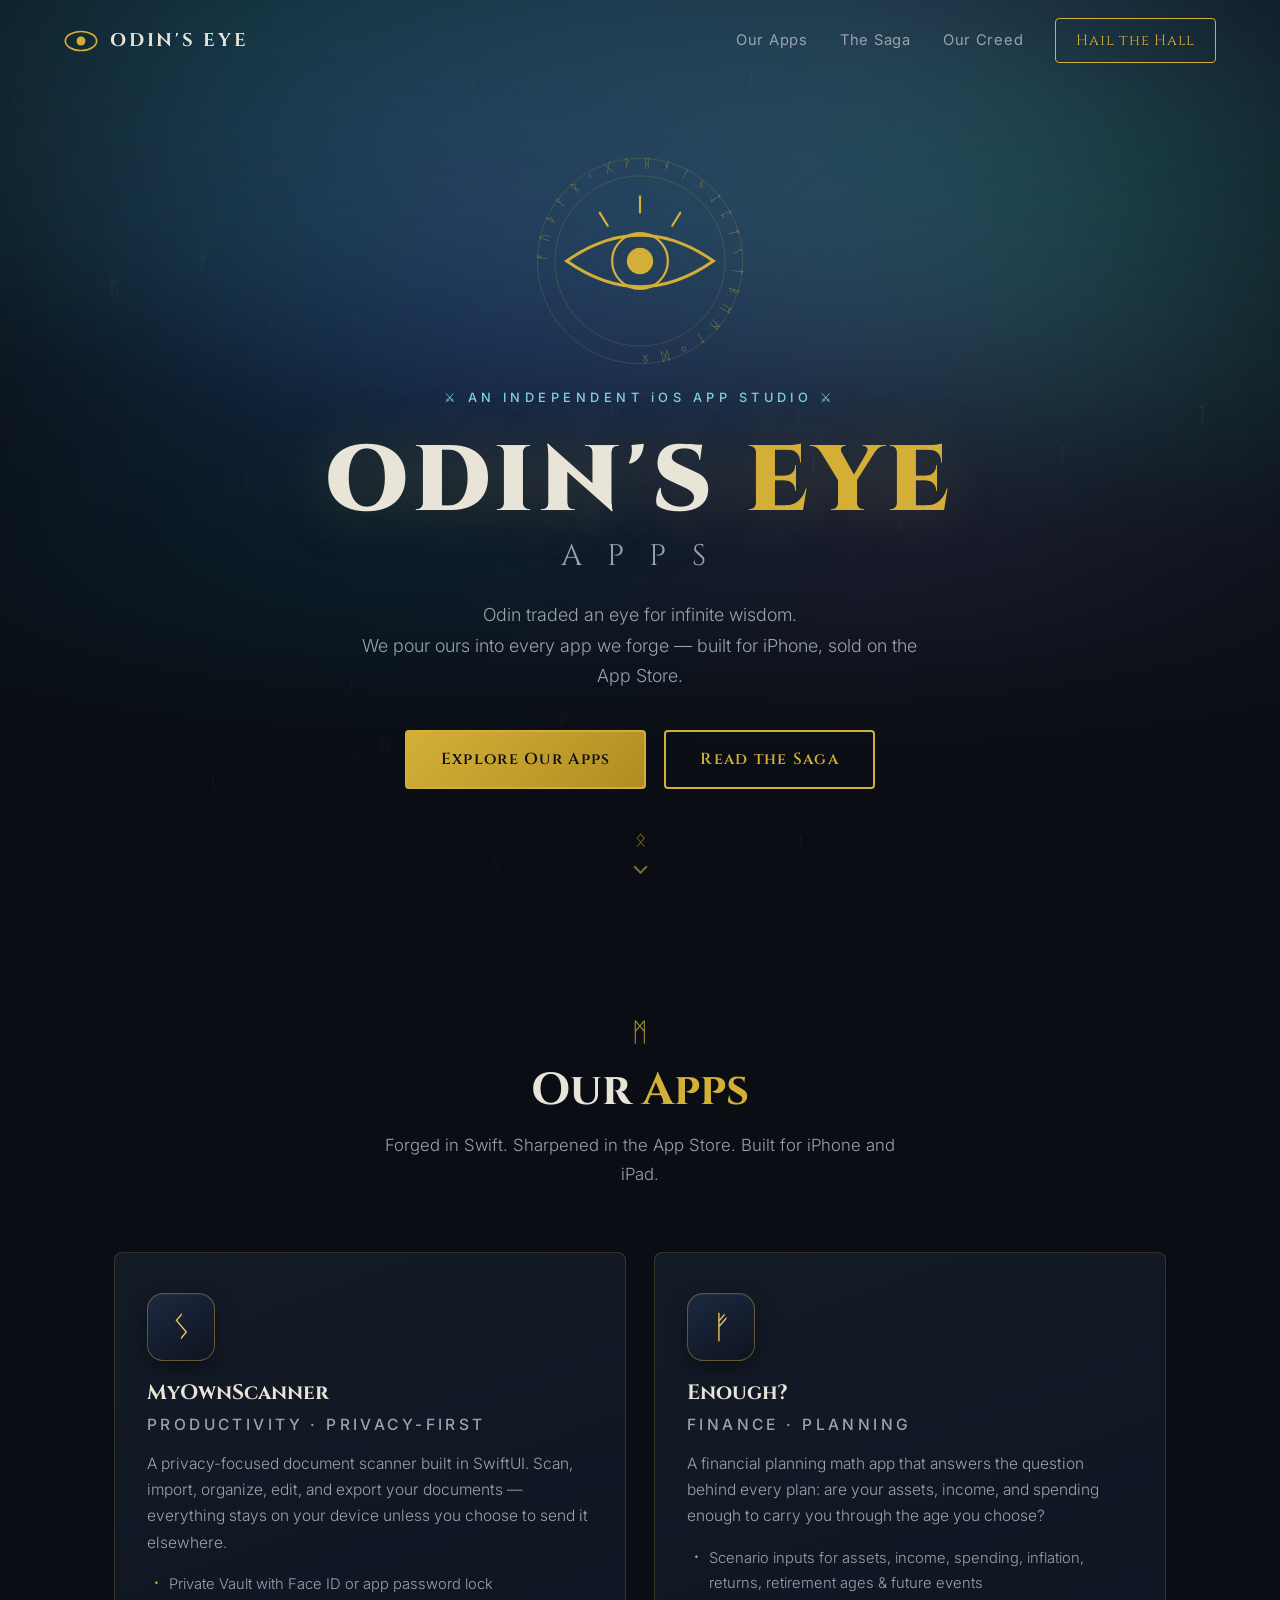
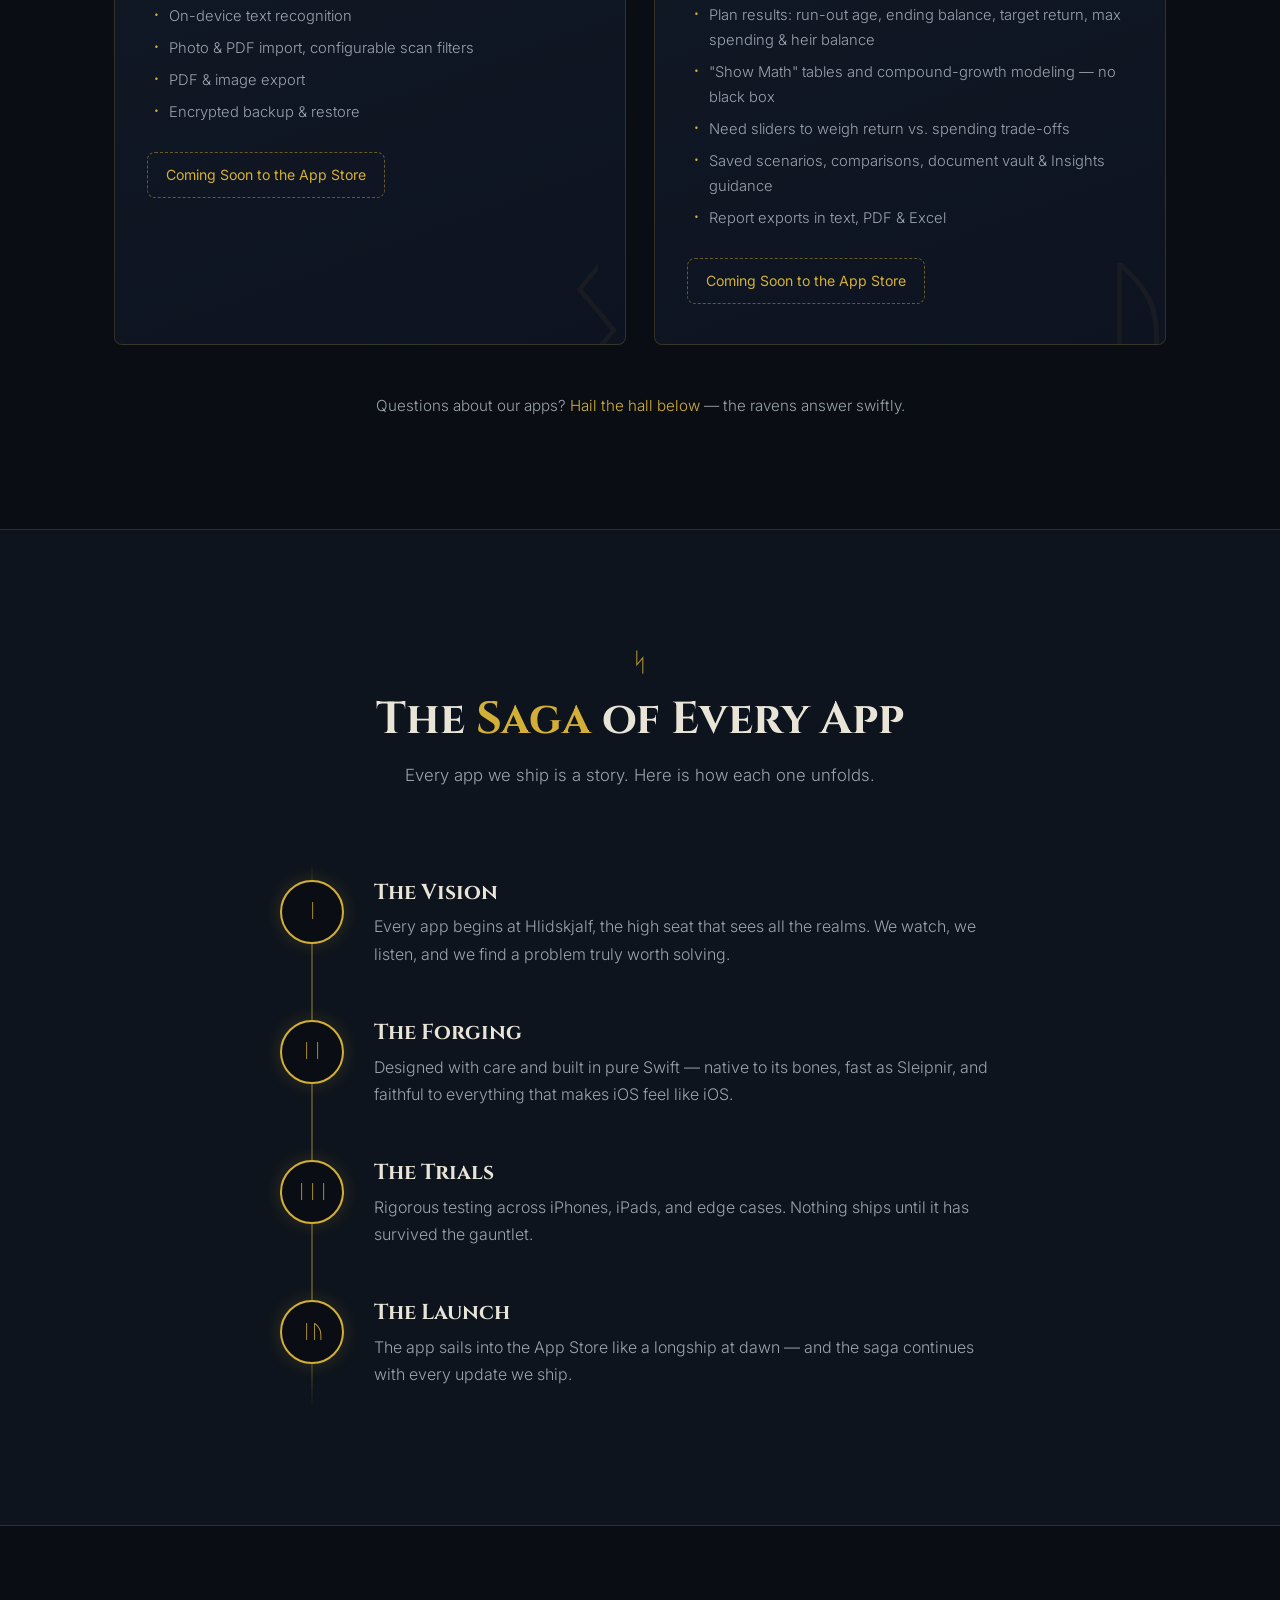
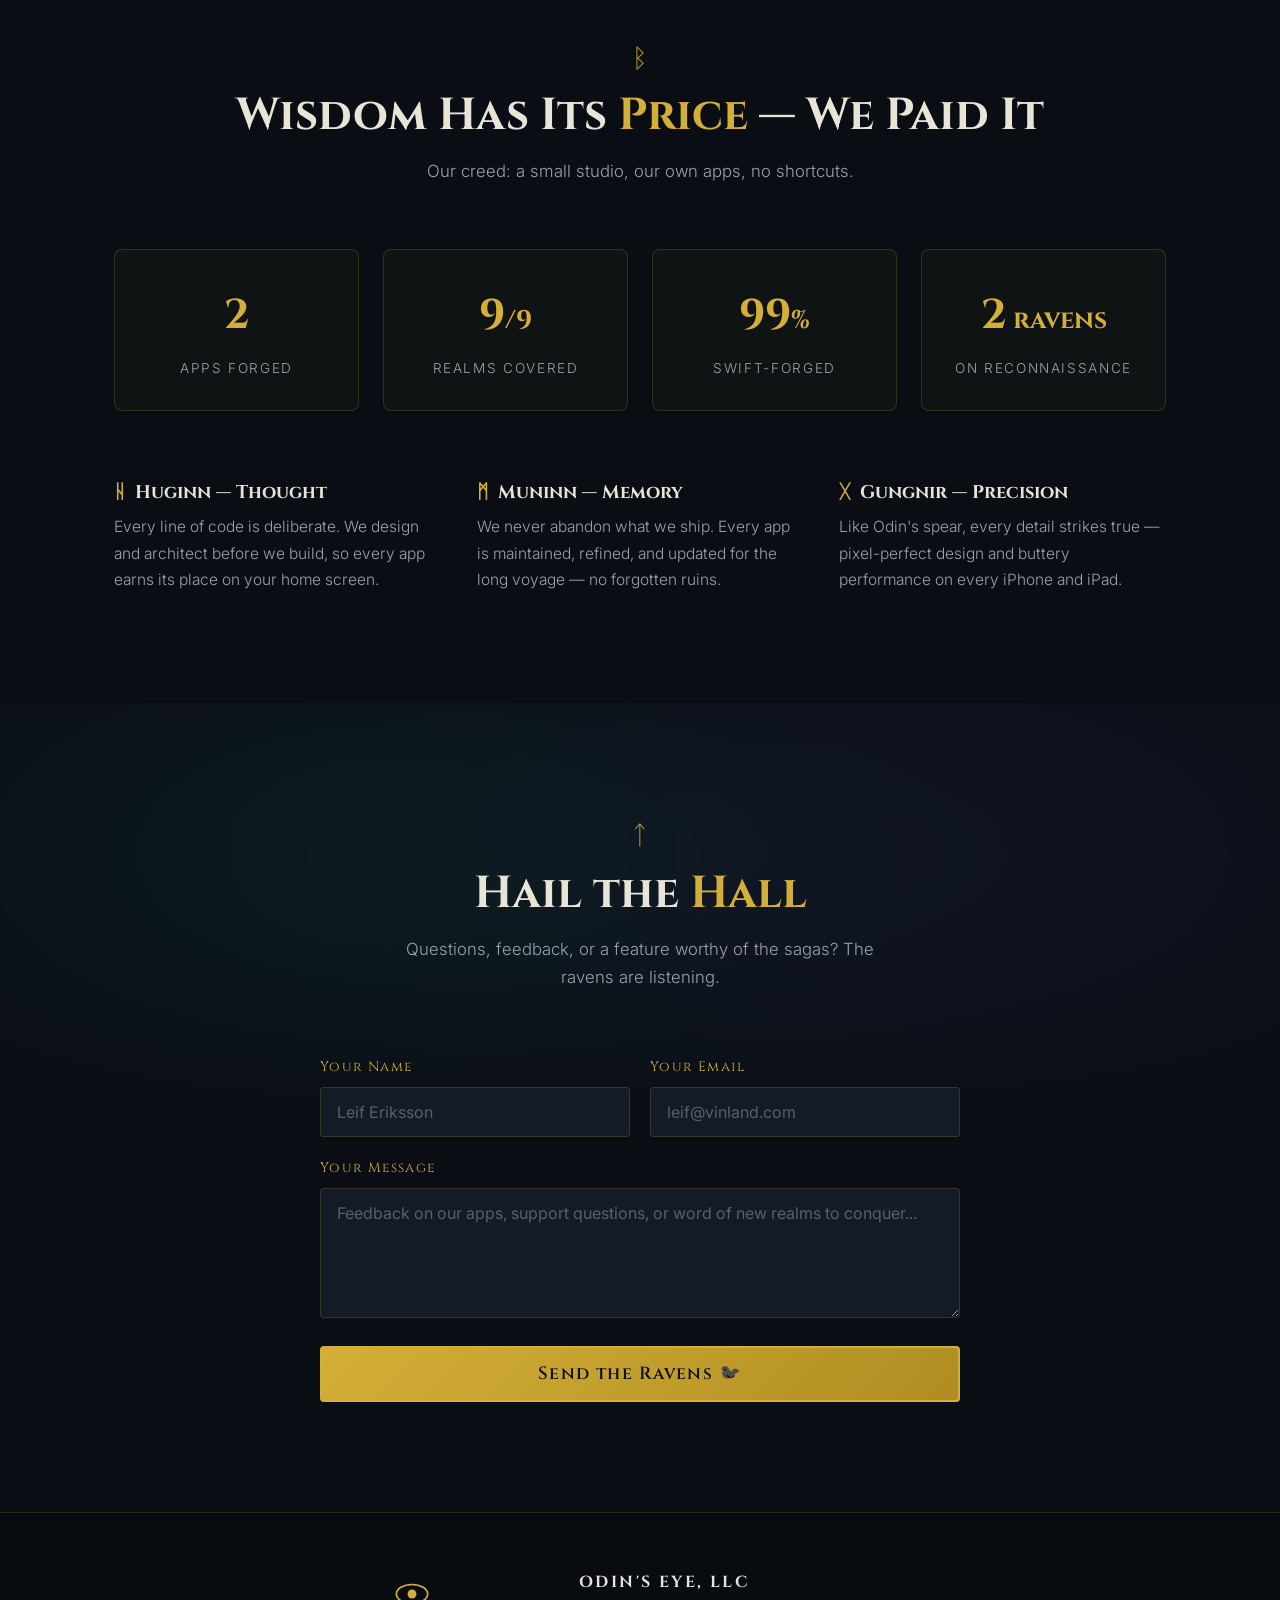
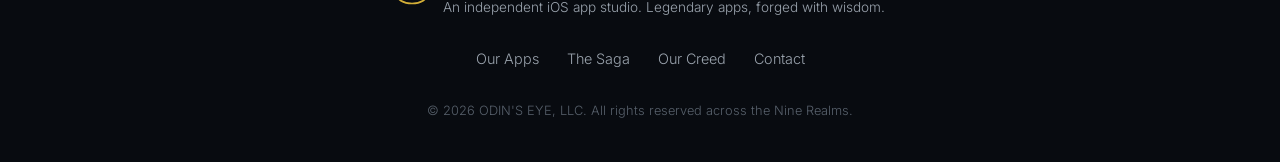
==== index.html @ e886abc3 "Mark both apps as coming soon to the App Store Replace the dead download links with non-clickable da" ====
<!DOCTYPE html>
<html lang="en">
<head>
  <meta charset="UTF-8" />
  <meta name="viewport" content="width=device-width, initial-scale=1.0" />
  <title>Odin's Eye Apps — Independent iOS App Studio</title>
  <meta name="description" content="ODIN'S EYE, LLC is an independent iOS app studio. We craft and sell legendary apps for iPhone and iPad on the App Store." />
  <link rel="preconnect" href="https://fonts.googleapis.com" />
  <link rel="preconnect" href="https://fonts.gstatic.com" crossorigin />
  <link href="https://fonts.googleapis.com/css2?family=Cinzel:wght@400;600;700;900&family=Inter:wght@300;400;500;600&display=swap" rel="stylesheet" />
  <link rel="stylesheet" href="styles.css" />
  <link rel="icon" type="image/svg+xml" href='data:image/svg+xml,<svg xmlns="http://www.w3.org/2000/svg" viewBox="0 0 100 100"><circle cx="50" cy="50" r="45" fill="none" stroke="%23d4af37" stroke-width="6"/><circle cx="50" cy="50" r="14" fill="%23d4af37"/></svg>' />
</head>
<body>

  <!-- ===== Navigation ===== -->
  <header class="nav" id="nav">
    <div class="nav-inner">
      <a href="#top" class="nav-brand">
        <svg class="nav-eye" viewBox="0 0 100 100" aria-hidden="true">
          <ellipse cx="50" cy="50" rx="46" ry="28" fill="none" stroke="currentColor" stroke-width="5"/>
          <circle cx="50" cy="50" r="13" fill="currentColor"/>
        </svg>
        <span>ODIN'S EYE</span>
      </a>
      <nav class="nav-links">
        <a href="#apps">Our Apps</a>
        <a href="#saga">The Saga</a>
        <a href="#wisdom">Our Creed</a>
        <a href="#contact" class="nav-cta">Hail the Hall</a>
      </nav>
      <button class="nav-toggle" id="navToggle" aria-label="Toggle menu">
        <span></span><span></span><span></span>
      </button>
    </div>
  </header>

  <!-- ===== Hero ===== -->
  <section class="hero" id="top">
    <canvas id="runeCanvas" aria-hidden="true"></canvas>
    <div class="aurora aurora-1"></div>
    <div class="aurora aurora-2"></div>
    <div class="aurora aurora-3"></div>

    <div class="hero-content">
      <div class="hero-emblem" aria-hidden="true">
        <svg viewBox="0 0 300 300">
          <!-- rotating rune ring -->
          <g class="rune-ring">
            <circle cx="150" cy="150" r="140" fill="none" stroke="rgba(212,175,55,0.25)" stroke-width="1"/>
            <circle cx="150" cy="150" r="116" fill="none" stroke="rgba(212,175,55,0.25)" stroke-width="1"/>
            <text class="ring-runes">
              <textPath href="#runePath" startOffset="0%">ᚠ ᚢ ᚦ ᚨ ᚱ ᚲ ᚷ ᚹ ᚺ ᚾ ᛁ ᛃ ᛇ ᛈ ᛉ ᛊ ᛏ ᛒ ᛖ ᛗ ᛚ ᛜ ᛞ ᛟ</textPath>
            </text>
            <path id="runePath" d="M 150,150 m -128,0 a 128,128 0 1,1 256,0 a 128,128 0 1,1 -256,0" fill="none"/>
          </g>
          <!-- the eye -->
          <g class="emblem-eye">
            <path d="M 50 150 Q 150 80 250 150 Q 150 220 50 150 Z" fill="none" stroke="#d4af37" stroke-width="4"/>
            <circle cx="150" cy="150" r="38" fill="none" stroke="#d4af37" stroke-width="3"/>
            <circle class="emblem-pupil" cx="150" cy="150" r="18" fill="#d4af37"/>
            <!-- lashes / rays -->
            <g stroke="#d4af37" stroke-width="3" stroke-linecap="round">
              <line x1="150" y1="62" x2="150" y2="84"/>
              <line x1="95"  y1="84" x2="106" y2="102"/>
              <line x1="205" y1="84" x2="194" y2="102"/>
            </g>
          </g>
        </svg>
      </div>

      <p class="hero-kicker">⚔ AN INDEPENDENT iOS APP STUDIO ⚔</p>
      <h1 class="hero-title">ODIN'S<span class="gold"> EYE</span><span class="hero-sub-line">APPS</span></h1>
      <p class="hero-tagline">
        Odin traded an eye for infinite wisdom.<br/>
        We pour ours into every app we forge — built for iPhone, sold on the App Store.
      </p>
      <div class="hero-actions">
        <a href="#apps" class="btn btn-gold">Explore Our Apps</a>
        <a href="#saga" class="btn btn-ghost">Read the Saga</a>
      </div>
    </div>

    <a href="#apps" class="scroll-hint" aria-label="Scroll down">
      <span class="rune-glyph">ᛟ</span>
      <span class="scroll-arrow"></span>
    </a>
  </section>

  <!-- ===== Our Apps ===== -->
  <section class="section" id="apps">
    <div class="container">
      <div class="section-head reveal">
        <span class="section-rune">ᛗ</span>
        <h2>Our <span class="gold">Apps</span></h2>
        <p>Forged in Swift. Sharpened in the App Store. Built for iPhone and iPad.</p>
      </div>

      <div class="cards">
        <article class="card app-card reveal">
          <div class="app-icon" aria-hidden="true">ᛊ</div>
          <h3>MyOwnScanner</h3>
          <p class="app-type">Productivity · Privacy-First</p>
          <p>A privacy-focused document scanner built in SwiftUI. Scan, import, organize, edit, and export your documents — everything stays on your device unless you choose to send it elsewhere.</p>
          <ul class="app-features">
            <li>Private Vault with Face ID or app password lock</li>
            <li>On-device text recognition</li>
            <li>Photo &amp; PDF import, configurable scan filters</li>
            <li>PDF &amp; image export</li>
            <li>Encrypted backup &amp; restore</li>
          </ul>
          <span class="store-badge store-badge-soon">Coming Soon to the App Store</span>
          <span class="card-rune" aria-hidden="true">ᛊ</span>
        </article>

        <article class="card app-card reveal">
          <div class="app-icon" aria-hidden="true">ᚠ</div>
          <h3>Enough?</h3>
          <p class="app-type">Finance · Planning</p>
          <p>A financial planning math app that answers the question behind every plan: are your assets, income, and spending enough to carry you through the age you choose?</p>
          <ul class="app-features">
            <li>Scenario inputs for assets, income, spending, inflation, returns, retirement ages &amp; future events</li>
            <li>Plan results: run-out age, ending balance, target return, max spending &amp; heir balance</li>
            <li>"Show Math" tables and compound-growth modeling — no black box</li>
            <li>Need sliders to weigh return vs. spending trade-offs</li>
            <li>Saved scenarios, comparisons, document vault &amp; Insights guidance</li>
            <li>Report exports in text, PDF &amp; Excel</li>
          </ul>
          <span class="store-badge store-badge-soon">Coming Soon to the App Store</span>
          <span class="card-rune" aria-hidden="true">ᚢ</span>
        </article>
      </div>

      <p class="apps-note reveal">Questions about our apps? <a href="#contact">Hail the hall below</a> — the ravens answer swiftly.</p>
    </div>
  </section>

  <!-- ===== Process / The Saga ===== -->
  <section class="section section-alt" id="saga">
    <div class="container">
      <div class="section-head reveal">
        <span class="section-rune">ᛋ</span>
        <h2>The <span class="gold">Saga</span> of Every App</h2>
        <p>Every app we ship is a story. Here is how each one unfolds.</p>
      </div>

      <ol class="saga">
        <li class="saga-step reveal">
          <div class="saga-marker">ᛁ</div>
          <div class="saga-body">
            <h3>The Vision</h3>
            <p>Every app begins at Hlidskjalf, the high seat that sees all the realms. We watch, we listen, and we find a problem truly worth solving.</p>
          </div>
        </li>
        <li class="saga-step reveal">
          <div class="saga-marker">ᛁᛁ</div>
          <div class="saga-body">
            <h3>The Forging</h3>
            <p>Designed with care and built in pure Swift — native to its bones, fast as Sleipnir, and faithful to everything that makes iOS feel like iOS.</p>
          </div>
        </li>
        <li class="saga-step reveal">
          <div class="saga-marker">ᛁᛁᛁ</div>
          <div class="saga-body">
            <h3>The Trials</h3>
            <p>Rigorous testing across iPhones, iPads, and edge cases. Nothing ships until it has survived the gauntlet.</p>
          </div>
        </li>
        <li class="saga-step reveal">
          <div class="saga-marker">ᛁᚢ</div>
          <div class="saga-body">
            <h3>The Launch</h3>
            <p>The app sails into the App Store like a longship at dawn — and the saga continues with every update we ship.</p>
          </div>
        </li>
      </ol>
    </div>
  </section>

  <!-- ===== Why Us ===== -->
  <section class="section" id="wisdom">
    <div class="container">
      <div class="section-head reveal">
        <span class="section-rune">ᛒ</span>
        <h2>Wisdom Has Its <span class="gold">Price</span> — We Paid It</h2>
        <p>Our creed: a small studio, our own apps, no shortcuts.</p>
      </div>

      <div class="stats reveal">
        <div class="stat">
          <span class="stat-number" data-count="2">0</span><span class="stat-suffix"></span>
          <span class="stat-label">Apps Forged</span>
        </div>
        <div class="stat">
          <span class="stat-number" data-count="9">0</span><span class="stat-suffix">/9</span>
          <span class="stat-label">Realms Covered</span>
        </div>
        <div class="stat">
          <span class="stat-number" data-count="100">0</span><span class="stat-suffix">%</span>
          <span class="stat-label">Swift-Forged</span>
        </div>
        <div class="stat">
          <span class="stat-number" data-count="2">0</span><span class="stat-suffix"> ravens</span>
          <span class="stat-label">On Reconnaissance</span>
        </div>
      </div>

      <div class="virtues">
        <div class="virtue reveal">
          <h3><span class="rune-glyph gold">ᚺ</span> Huginn — Thought</h3>
          <p>Every line of code is deliberate. We design and architect before we build, so every app earns its place on your home screen.</p>
        </div>
        <div class="virtue reveal">
          <h3><span class="rune-glyph gold">ᛗ</span> Muninn — Memory</h3>
          <p>We never abandon what we ship. Every app is maintained, refined, and updated for the long voyage — no forgotten ruins.</p>
        </div>
        <div class="virtue reveal">
          <h3><span class="rune-glyph gold">ᚷ</span> Gungnir — Precision</h3>
          <p>Like Odin's spear, every detail strikes true — pixel-perfect design and buttery performance on every iPhone and iPad.</p>
        </div>
      </div>
    </div>
  </section>

  <!-- ===== Contact ===== -->
  <section class="section section-contact" id="contact">
    <div class="aurora aurora-contact"></div>
    <div class="container">
      <div class="section-head reveal">
        <span class="section-rune">ᛏ</span>
        <h2>Hail the <span class="gold">Hall</span></h2>
        <p>Questions, feedback, or a feature worthy of the sagas? The ravens are listening.</p>
      </div>

      <form class="contact-form reveal" id="contactForm">
        <div class="form-row">
          <label>
            <span>Your Name</span>
            <input type="text" name="name" placeholder="Leif Eriksson" required />
          </label>
          <label>
            <span>Your Email</span>
            <input type="email" name="email" placeholder="leif@vinland.com" required />
          </label>
        </div>
        <label>
          <span>Your Message</span>
          <textarea name="message" rows="5" placeholder="Feedback on our apps, support questions, or word of new realms to conquer..." required></textarea>
        </label>
        <button type="submit" class="btn btn-gold btn-full">Send the Ravens <span aria-hidden="true">🐦‍⬛</span></button>
        <p class="form-note" id="formNote" hidden>⚡ Message received. The ravens fly to us — we'll answer within one sunrise.</p>
      </form>
    </div>
  </section>

  <!-- ===== Footer ===== -->
  <footer class="footer">
    <div class="container footer-inner">
      <div class="footer-brand">
        <svg class="nav-eye" viewBox="0 0 100 100" aria-hidden="true">
          <ellipse cx="50" cy="50" rx="46" ry="28" fill="none" stroke="currentColor" stroke-width="5"/>
          <circle cx="50" cy="50" r="13" fill="currentColor"/>
        </svg>
        <div>
          <strong>ODIN'S EYE, LLC</strong>
          <p>An independent iOS app studio. Legendary apps, forged with wisdom.</p>
        </div>
      </div>
      <div class="footer-links">
        <a href="#apps">Our Apps</a>
        <a href="#saga">The Saga</a>
        <a href="#wisdom">Our Creed</a>
        <a href="#contact">Contact</a>
      </div>
      <p class="footer-legal">© <span id="year"></span> ODIN'S EYE, LLC. All rights reserved across the Nine Realms.</p>
    </div>
  </footer>

  <script src="script.js"></script>
</body>
</html>
---- styles.css ----
/* ============================================================
   ODIN'S EYE APPS — Nordic landing page
   ============================================================ */

:root {
  --bg: #0a0e14;
  --bg-alt: #0e141d;
  --surface: #131b27;
  --line: rgba(212, 175, 55, 0.18);
  --gold: #d4af37;
  --gold-bright: #f0cc5a;
  --ice: #7fd1e0;
  --text: #e8e4d8;
  --text-dim: #9aa3ad;
  --font-display: "Cinzel", serif;
  --font-body: "Inter", system-ui, sans-serif;
}

* { margin: 0; padding: 0; box-sizing: border-box; }

html { scroll-behavior: smooth; }

body {
  background: var(--bg);
  color: var(--text);
  font-family: var(--font-body);
  font-weight: 300;
  line-height: 1.7;
  overflow-x: hidden;
}

h1, h2, h3 { font-family: var(--font-display); font-weight: 700; line-height: 1.2; }

.gold { color: var(--gold); }

.container { max-width: 1100px; margin: 0 auto; padding: 0 24px; }

/* ===== Buttons ===== */
.btn {
  display: inline-block;
  padding: 14px 34px;
  font-family: var(--font-display);
  font-size: 1rem;
  font-weight: 600;
  letter-spacing: 0.08em;
  text-decoration: none;
  border: 2px solid var(--gold);
  border-radius: 4px;
  transition: all 0.3s ease;
  cursor: pointer;
}

.btn-gold {
  background: linear-gradient(135deg, var(--gold), #b08d22);
  color: #0a0e14;
}
.btn-gold:hover {
  background: linear-gradient(135deg, var(--gold-bright), var(--gold));
  box-shadow: 0 0 28px rgba(212, 175, 55, 0.45);
  transform: translateY(-2px);
}

.btn-ghost { background: transparent; color: var(--gold); }
.btn-ghost:hover {
  background: rgba(212, 175, 55, 0.1);
  box-shadow: 0 0 20px rgba(212, 175, 55, 0.25);
  transform: translateY(-2px);
}

.btn-full { width: 100%; font-size: 1.1rem; }

/* ===== Navigation ===== */
.nav {
  position: fixed;
  top: 0; left: 0; right: 0;
  z-index: 100;
  transition: background 0.4s ease, box-shadow 0.4s ease;
}
.nav.scrolled {
  background: rgba(10, 14, 20, 0.92);
  backdrop-filter: blur(12px);
  box-shadow: 0 1px 0 var(--line);
}

.nav-inner {
  max-width: 1200px;
  margin: 0 auto;
  padding: 18px 24px;
  display: flex;
  align-items: center;
  justify-content: space-between;
}

.nav-brand {
  display: flex;
  align-items: center;
  gap: 12px;
  font-family: var(--font-display);
  font-weight: 700;
  font-size: 1.15rem;
  letter-spacing: 0.15em;
  color: var(--text);
  text-decoration: none;
}
.nav-eye { width: 34px; height: 34px; color: var(--gold); flex-shrink: 0; }

.nav-links { display: flex; align-items: center; gap: 32px; }
.nav-links a {
  color: var(--text-dim);
  text-decoration: none;
  font-size: 0.92rem;
  font-weight: 400;
  letter-spacing: 0.05em;
  transition: color 0.25s;
}
.nav-links a:hover { color: var(--gold-bright); }

.nav-cta {
  padding: 9px 20px;
  border: 1.5px solid var(--gold);
  border-radius: 4px;
  color: var(--gold) !important;
  font-family: var(--font-display);
}
.nav-cta:hover { background: rgba(212, 175, 55, 0.12); }

.nav-toggle { display: none; background: none; border: none; flex-direction: column; gap: 5px; padding: 6px; cursor: pointer; }
.nav-toggle span { width: 26px; height: 2px; background: var(--gold); transition: 0.3s; }

/* ===== Hero ===== */
.hero {
  position: relative;
  min-height: 100vh;
  display: flex;
  align-items: center;
  justify-content: center;
  text-align: center;
  overflow: hidden;
  background:
    radial-gradient(ellipse 80% 60% at 50% -10%, rgba(30, 58, 95, 0.55), transparent),
    var(--bg);
}

#runeCanvas {
  position: absolute;
  inset: 0;
  width: 100%;
  height: 100%;
  opacity: 0.6;
}

/* aurora ribbons */
.aurora {
  position: absolute;
  width: 130%;
  height: 380px;
  filter: blur(70px);
  opacity: 0.16;
  pointer-events: none;
  animation: auroraDrift 16s ease-in-out infinite alternate;
}
.aurora-1 { top: -8%; left: -20%; background: linear-gradient(100deg, transparent, #2dd4bf, #7fd1e0, transparent); }
.aurora-2 { top: 8%; left: -5%; background: linear-gradient(80deg, transparent, #6366f1, #2dd4bf, transparent); animation-delay: -6s; animation-duration: 21s; }
.aurora-3 { top: 30%; left: -15%; background: linear-gradient(95deg, transparent, #0ea5e9, #a78bfa, transparent); animation-delay: -11s; animation-duration: 26s; opacity: 0.1; }

@keyframes auroraDrift {
  from { transform: translateX(-6%) skewY(-4deg) scaleY(1); }
  to   { transform: translateX(6%)  skewY(3deg)  scaleY(1.25); }
}

.hero-content { position: relative; z-index: 2; padding: 120px 24px 80px; max-width: 860px; }

.hero-emblem { width: 220px; margin: 0 auto 8px; }
.hero-emblem svg { width: 100%; height: auto; overflow: visible; }

.rune-ring { transform-origin: 150px 150px; animation: ringSpin 60s linear infinite; }
@keyframes ringSpin { to { transform: rotate(360deg); } }

.ring-runes {
  font-size: 17px;
  fill: rgba(212, 175, 55, 0.55);
  letter-spacing: 6px;
}

.emblem-pupil { animation: pupilPulse 4s ease-in-out infinite; transform-origin: 150px 150px; }
@keyframes pupilPulse {
  0%, 100% { opacity: 1; transform: scale(1); }
  50%      { opacity: 0.7; transform: scale(0.82); }
}

.hero-kicker {
  font-size: 0.8rem;
  letter-spacing: 0.35em;
  color: var(--ice);
  margin-bottom: 18px;
  font-weight: 500;
}

.hero-title {
  font-size: clamp(3rem, 9vw, 5.8rem);
  font-weight: 900;
  letter-spacing: 0.06em;
  text-shadow: 0 0 60px rgba(212, 175, 55, 0.25);
}
.hero-sub-line {
  display: block;
  font-size: 0.32em;
  letter-spacing: 0.85em;
  margin-left: 0.4em;
  color: var(--text-dim);
  font-weight: 400;
}

.hero-tagline {
  margin: 26px auto 38px;
  max-width: 560px;
  font-size: 1.12rem;
  color: var(--text-dim);
}

.hero-actions { display: flex; gap: 18px; justify-content: center; flex-wrap: wrap; }

.scroll-hint {
  position: absolute;
  bottom: 28px;
  left: 50%;
  transform: translateX(-50%);
  display: flex;
  flex-direction: column;
  align-items: center;
  gap: 6px;
  color: var(--gold);
  text-decoration: none;
  opacity: 0.6;
  animation: hintBob 2.4s ease-in-out infinite;
  z-index: 2;
}
.scroll-arrow {
  width: 10px; height: 10px;
  border-right: 2px solid var(--gold);
  border-bottom: 2px solid var(--gold);
  transform: rotate(45deg);
}
@keyframes hintBob {
  0%, 100% { transform: translateX(-50%) translateY(0); }
  50%      { transform: translateX(-50%) translateY(8px); }
}

.rune-glyph { font-size: 1.2rem; }

/* ===== Sections ===== */
.section { padding: 110px 0; position: relative; }
.section-alt { background: var(--bg-alt); border-top: 1px solid var(--line); border-bottom: 1px solid var(--line); }

.section-head { text-align: center; margin-bottom: 64px; }
.section-rune {
  display: inline-block;
  font-size: 1.6rem;
  color: var(--gold);
  opacity: 0.8;
  margin-bottom: 10px;
}
.section-head h2 { font-size: clamp(1.9rem, 4.5vw, 2.8rem); margin-bottom: 14px; }
.section-head p { color: var(--text-dim); font-size: 1.05rem; max-width: 520px; margin: 0 auto; }

/* ===== Cards ===== */
.cards { display: grid; grid-template-columns: repeat(auto-fit, minmax(280px, 1fr)); gap: 28px; }

.card {
  position: relative;
  background: linear-gradient(160deg, var(--surface), #0d1320);
  border: 1px solid var(--line);
  border-radius: 8px;
  padding: 40px 32px;
  overflow: hidden;
  transition: transform 0.35s ease, border-color 0.35s ease, box-shadow 0.35s ease;
}
.card:hover {
  transform: translateY(-8px);
  border-color: rgba(212, 175, 55, 0.5);
  box-shadow: 0 18px 44px rgba(0, 0, 0, 0.5), 0 0 30px rgba(212, 175, 55, 0.08);
}

.card-icon { width: 56px; height: 56px; color: var(--gold); margin-bottom: 22px; }
.card-icon svg { width: 100%; height: 100%; }

.card h3 { font-size: 1.3rem; margin-bottom: 12px; }
.card p { color: var(--text-dim); font-size: 0.97rem; }

/* app showcase cards */
.app-icon {
  width: 68px;
  height: 68px;
  border-radius: 16px;
  display: flex;
  align-items: center;
  justify-content: center;
  font-size: 2rem;
  color: var(--gold-bright);
  background: linear-gradient(150deg, #1d2940, #0e1420);
  border: 1px solid rgba(212, 175, 55, 0.4);
  box-shadow: inset 0 1px 0 rgba(255, 255, 255, 0.06), 0 8px 20px rgba(0, 0, 0, 0.4);
  margin-bottom: 20px;
}

.app-type {
  font-size: 0.75rem;
  letter-spacing: 0.22em;
  text-transform: uppercase;
  color: var(--ice);
  margin: -6px 0 12px;
  font-weight: 500;
}

.app-features {
  list-style: none;
  margin: 16px 0 0;
  padding: 0;
}
.app-features li {
  position: relative;
  padding-left: 22px;
  color: var(--text-dim);
  font-size: 0.92rem;
  margin-bottom: 7px;
}
.app-features li::before {
  content: "᛫";
  position: absolute;
  left: 4px;
  color: var(--gold);
  font-size: 1.1rem;
  line-height: 1.4;
}

.store-badge {
  display: inline-block;
  margin-top: 20px;
  padding: 10px 18px;
  border: 1.5px solid var(--text-dim);
  border-radius: 8px;
  color: var(--text);
  text-decoration: none;
  font-size: 0.88rem;
  font-weight: 400;
  transition: border-color 0.3s, color 0.3s, box-shadow 0.3s;
  position: relative;
  z-index: 1;
}
.store-badge:hover {
  border-color: var(--gold);
  color: var(--gold-bright);
  box-shadow: 0 0 16px rgba(212, 175, 55, 0.2);
}

.store-badge-soon {
  border-style: dashed;
  border-color: rgba(212, 175, 55, 0.45);
  color: var(--gold);
  cursor: default;
}
.store-badge-soon:hover {
  border-color: rgba(212, 175, 55, 0.45);
  color: var(--gold);
  box-shadow: none;
}

.apps-note {
  text-align: center;
  margin-top: 48px;
  color: var(--text-dim);
  font-size: 0.95rem;
}
.apps-note a { color: var(--gold); text-decoration: none; }
.apps-note a:hover { color: var(--gold-bright); }

.card-rune {
  position: absolute;
  bottom: -22px;
  right: -6px;
  font-size: 7rem;
  color: rgba(212, 175, 55, 0.06);
  pointer-events: none;
  line-height: 1;
}

/* ===== Saga timeline ===== */
.saga { list-style: none; max-width: 720px; margin: 0 auto; position: relative; }
.saga::before {
  content: "";
  position: absolute;
  left: 31px;
  top: 8px;
  bottom: 8px;
  width: 2px;
  background: linear-gradient(to bottom, transparent, var(--gold) 12%, var(--gold) 88%, transparent);
  opacity: 0.35;
}

.saga-step { display: flex; gap: 30px; padding: 26px 0; position: relative; }

.saga-marker {
  flex-shrink: 0;
  width: 64px;
  height: 64px;
  border: 2px solid var(--gold);
  border-radius: 50%;
  background: var(--bg);
  color: var(--gold);
  font-family: var(--font-display);
  font-size: 1.2rem;
  display: flex;
  align-items: center;
  justify-content: center;
  z-index: 1;
  box-shadow: 0 0 18px rgba(212, 175, 55, 0.18);
}

.saga-body h3 { font-size: 1.35rem; margin-bottom: 8px; }
.saga-body p { color: var(--text-dim); }

/* ===== Stats ===== */
.stats {
  display: grid;
  grid-template-columns: repeat(auto-fit, minmax(180px, 1fr));
  gap: 24px;
  margin-bottom: 70px;
  text-align: center;
}

.stat {
  padding: 30px 16px;
  border: 1px solid var(--line);
  border-radius: 8px;
  background: rgba(212, 175, 55, 0.03);
}
.stat-number, .stat-suffix {
  font-family: var(--font-display);
  font-size: 2.6rem;
  font-weight: 700;
  color: var(--gold);
}
.stat-suffix { font-size: 1.6rem; }
.stat-label {
  display: block;
  margin-top: 6px;
  font-size: 0.85rem;
  letter-spacing: 0.12em;
  text-transform: uppercase;
  color: var(--text-dim);
}

/* ===== Virtues ===== */
.virtues { display: grid; grid-template-columns: repeat(auto-fit, minmax(280px, 1fr)); gap: 36px; }
.virtue h3 { font-size: 1.15rem; margin-bottom: 10px; display: flex; align-items: center; gap: 10px; }
.virtue p { color: var(--text-dim); font-size: 0.97rem; }

/* ===== Contact ===== */
.section-contact { overflow: hidden; }
.aurora-contact {
  position: absolute;
  top: 0; left: -15%;
  width: 130%;
  height: 300px;
  background: linear-gradient(90deg, transparent, #2dd4bf, #6366f1, transparent);
  filter: blur(90px);
  opacity: 0.08;
  animation: auroraDrift 20s ease-in-out infinite alternate;
}

.contact-form { max-width: 640px; margin: 0 auto; position: relative; z-index: 1; }

.form-row { display: grid; grid-template-columns: 1fr 1fr; gap: 20px; }

.contact-form label { display: block; margin-bottom: 20px; }
.contact-form label span {
  display: block;
  font-family: var(--font-display);
  font-size: 0.85rem;
  letter-spacing: 0.1em;
  color: var(--gold);
  margin-bottom: 8px;
}

.contact-form input,
.contact-form textarea {
  width: 100%;
  padding: 14px 16px;
  background: var(--surface);
  border: 1px solid var(--line);
  border-radius: 4px;
  color: var(--text);
  font-family: var(--font-body);
  font-size: 1rem;
  transition: border-color 0.3s, box-shadow 0.3s;
  resize: vertical;
}
.contact-form input:focus,
.contact-form textarea:focus {
  outline: none;
  border-color: var(--gold);
  box-shadow: 0 0 14px rgba(212, 175, 55, 0.18);
}
.contact-form ::placeholder { color: #57606b; }

.form-note {
  margin-top: 18px;
  text-align: center;
  color: var(--ice);
  font-size: 0.95rem;
}

/* ===== Footer ===== */
.footer {
  border-top: 1px solid var(--line);
  padding: 56px 0 40px;
  background: #080b10;
}

.footer-inner { display: flex; flex-direction: column; align-items: center; gap: 28px; text-align: center; }

.footer-brand { display: flex; align-items: center; gap: 14px; color: var(--gold); }
.footer-brand strong {
  font-family: var(--font-display);
  letter-spacing: 0.15em;
  color: var(--text);
  display: block;
}
.footer-brand p { color: var(--text-dim); font-size: 0.85rem; }

.footer-links { display: flex; gap: 28px; flex-wrap: wrap; justify-content: center; }
.footer-links a { color: var(--text-dim); text-decoration: none; font-size: 0.9rem; transition: color 0.25s; }
.footer-links a:hover { color: var(--gold-bright); }

.footer-legal { color: #57606b; font-size: 0.8rem; }

/* ===== Reveal animation ===== */
.reveal { opacity: 0; transform: translateY(28px); transition: opacity 0.7s ease, transform 0.7s ease; }
.reveal.visible { opacity: 1; transform: translateY(0); }

@media (prefers-reduced-motion: reduce) {
  *, *::before, *::after { animation: none !important; transition: none !important; }
  .reveal { opacity: 1; transform: none; }
  html { scroll-behavior: auto; }
}

/* ===== Mobile ===== */
@media (max-width: 760px) {
  .nav-links {
    position: fixed;
    top: 64px; right: 0;
    flex-direction: column;
    align-items: flex-end;
    gap: 0;
    background: rgba(10, 14, 20, 0.97);
    backdrop-filter: blur(12px);
    width: 100%;
    padding: 12px 24px 24px;
    border-bottom: 1px solid var(--line);
    transform: translateY(-130%);
    transition: transform 0.35s ease;
  }
  .nav-links.open { transform: translateY(0); }
  .nav-links a { padding: 12px 0; font-size: 1.05rem; }
  .nav-cta { margin-top: 10px; }

  .nav-toggle { display: flex; }

  .hero-emblem { width: 170px; }
  .form-row { grid-template-columns: 1fr; gap: 0; }
  .section { padding: 80px 0; }
  .saga::before { left: 23px; }
  .saga-marker { width: 48px; height: 48px; font-size: 1rem; }
  .saga-step { gap: 20px; }
}
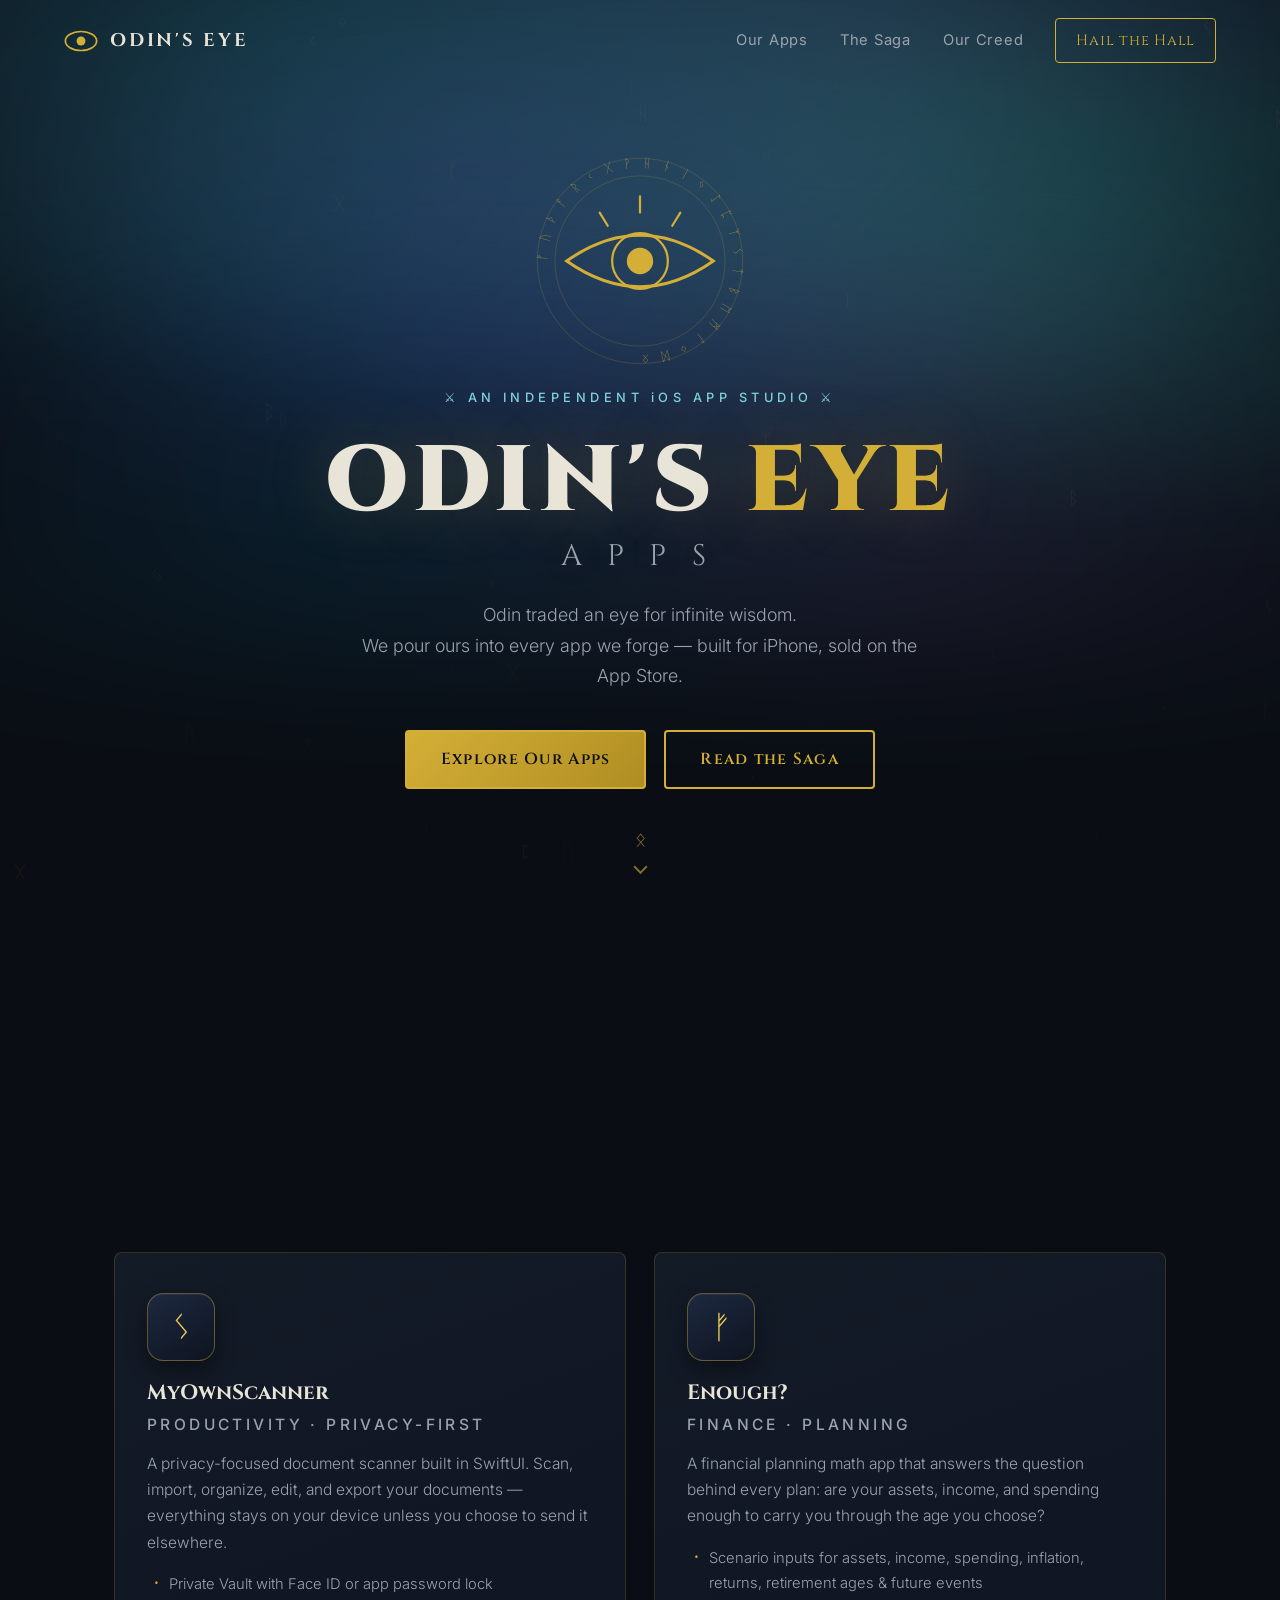
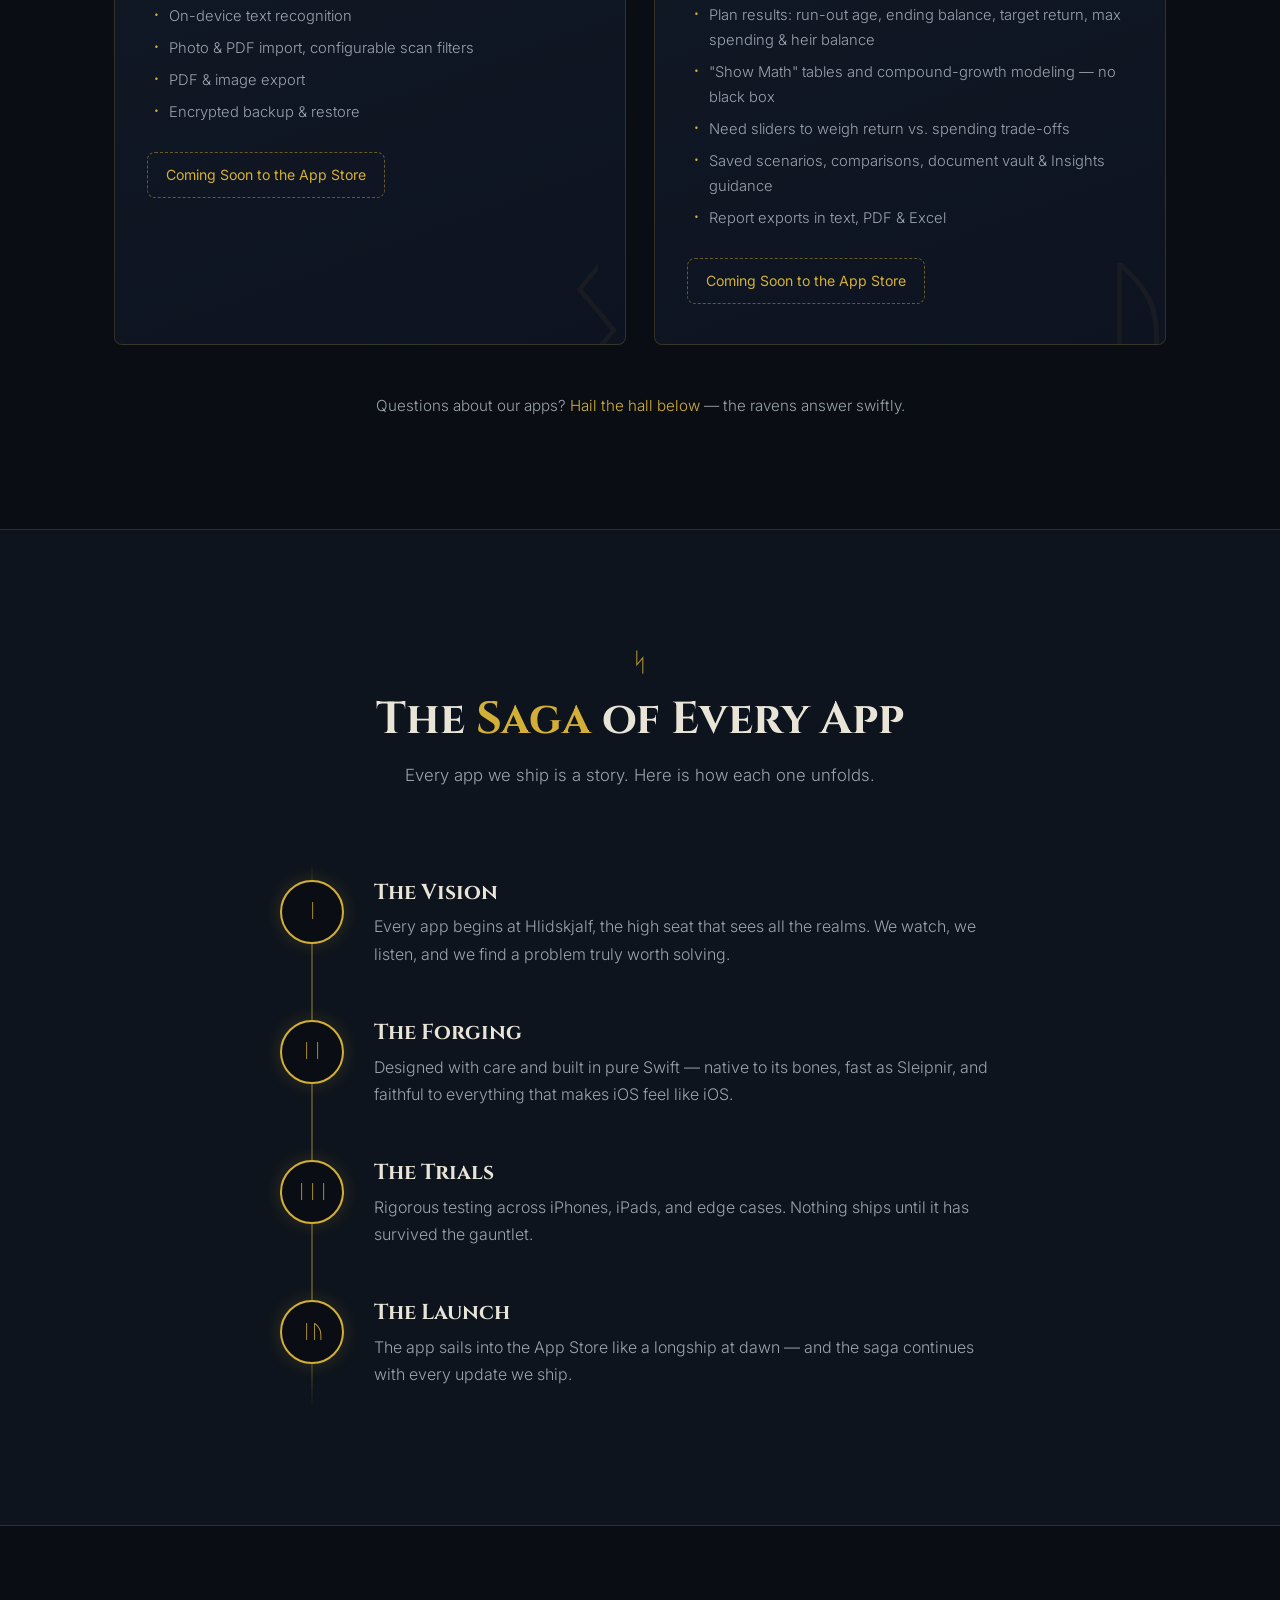
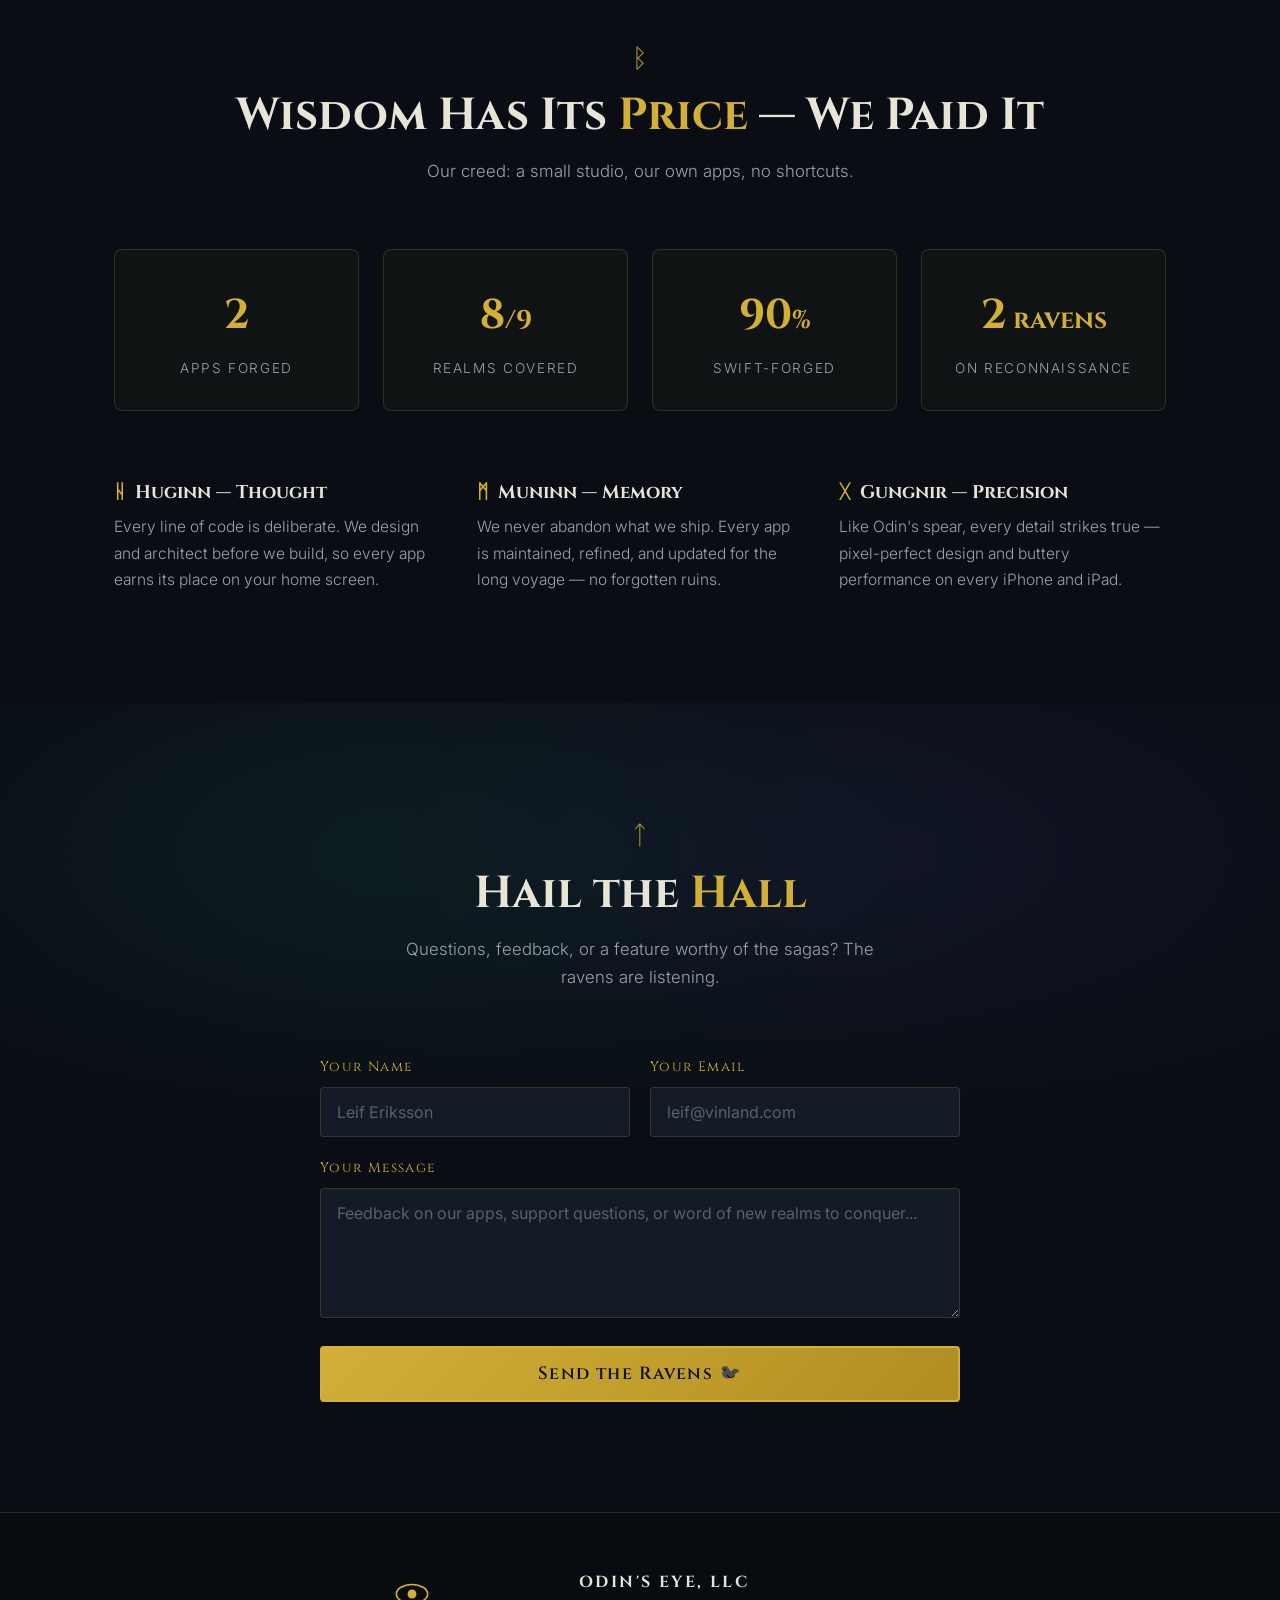
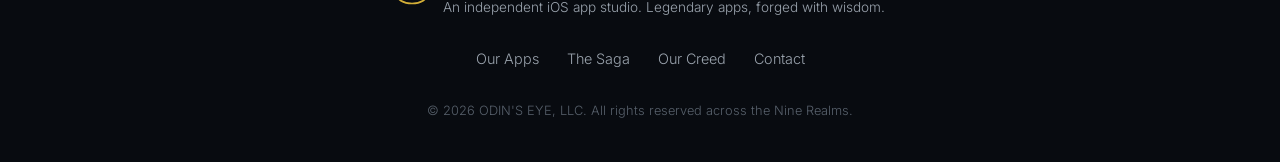
==== commit 0e7723f0: "Wire contact form to Formspree POST submissions to the Formspree endpoint with a JSON Accept header," ====
--- a/index.html
+++ b/index.html
@@ -232,7 +232,7 @@
         <p>Questions, feedback, or a feature worthy of the sagas? The ravens are listening.</p>
       </div>
 
-      <form class="contact-form reveal" id="contactForm">
+      <form class="contact-form reveal" id="contactForm" action="https://formspree.io/f/xojznkdk" method="POST">
         <div class="form-row">
           <label>
             <span>Your Name</span>
--- a/styles.css
+++ b/styles.css
@@ -509,6 +509,9 @@
   color: var(--ice);
   font-size: 0.95rem;
 }
+.form-note-error { color: #e0907f; }
+
+.btn:disabled { opacity: 0.6; cursor: wait; transform: none; }
 
 /* ===== Footer ===== */
 .footer {
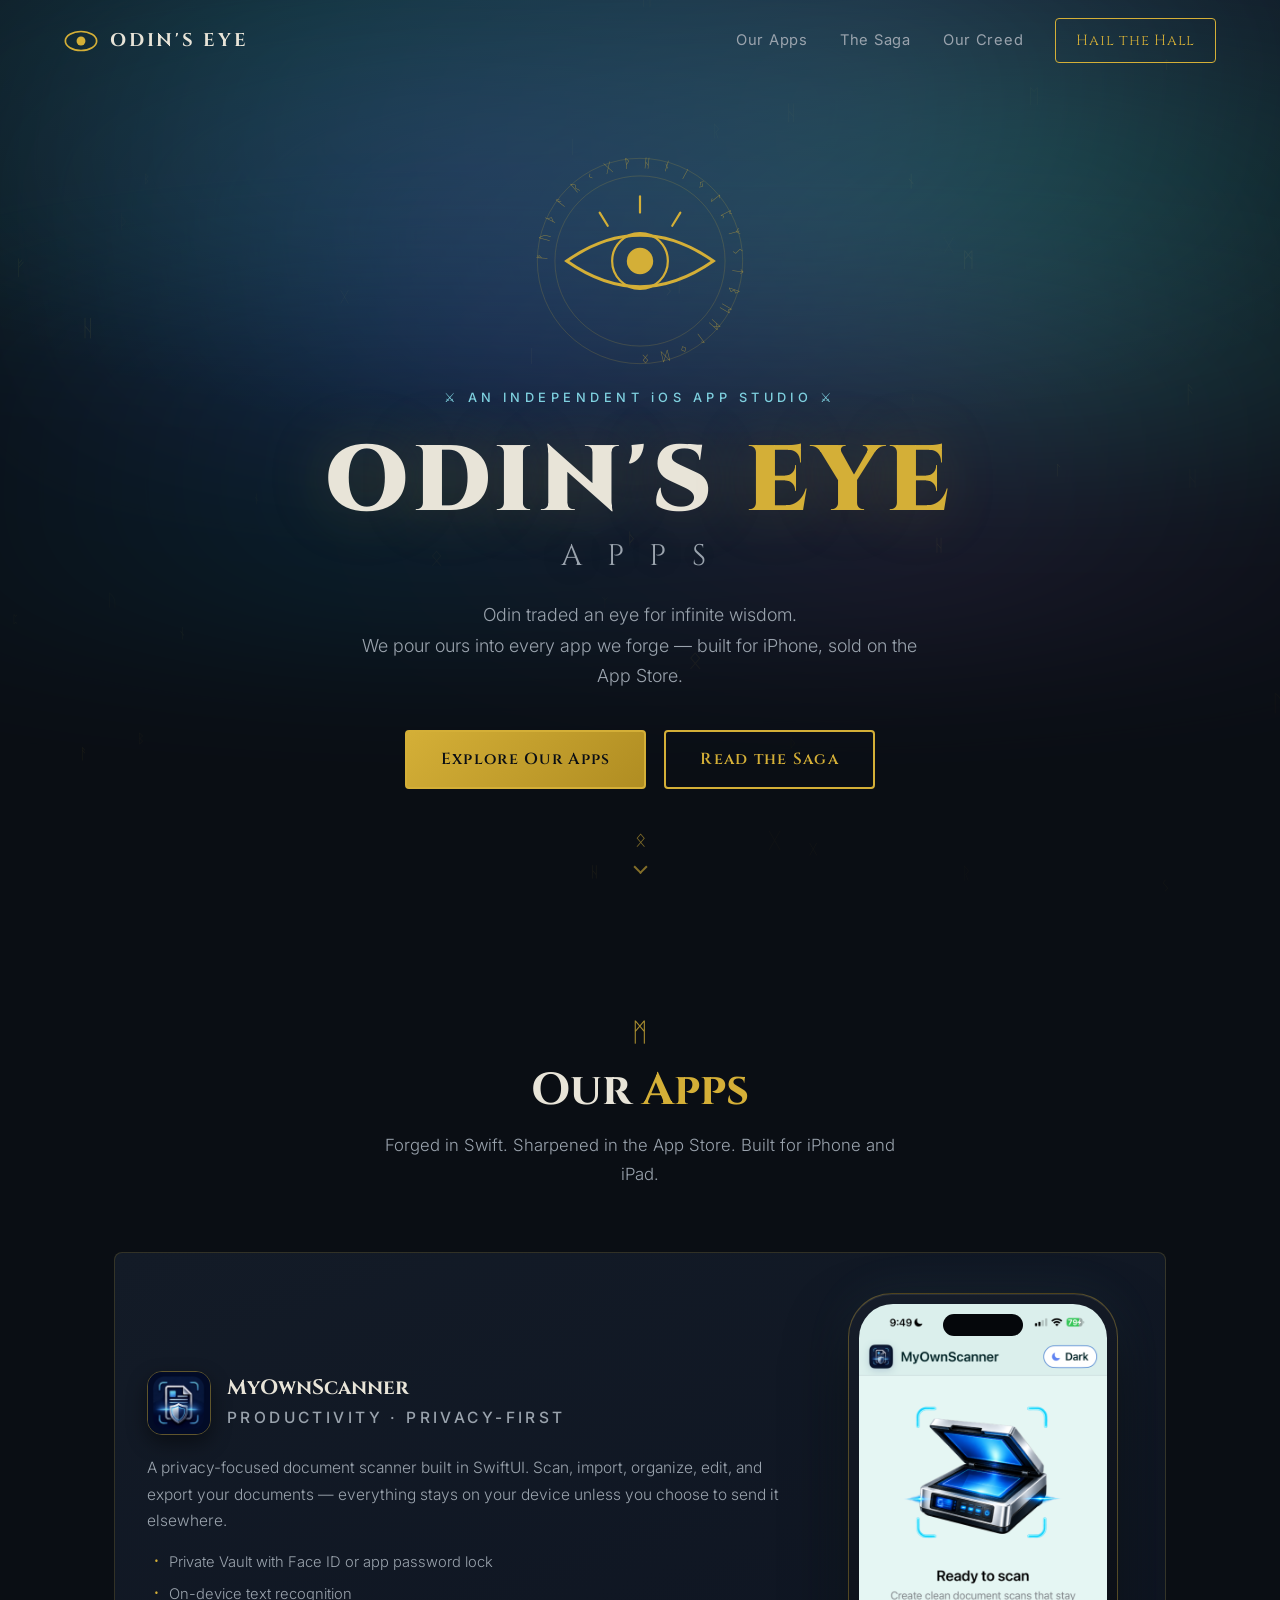
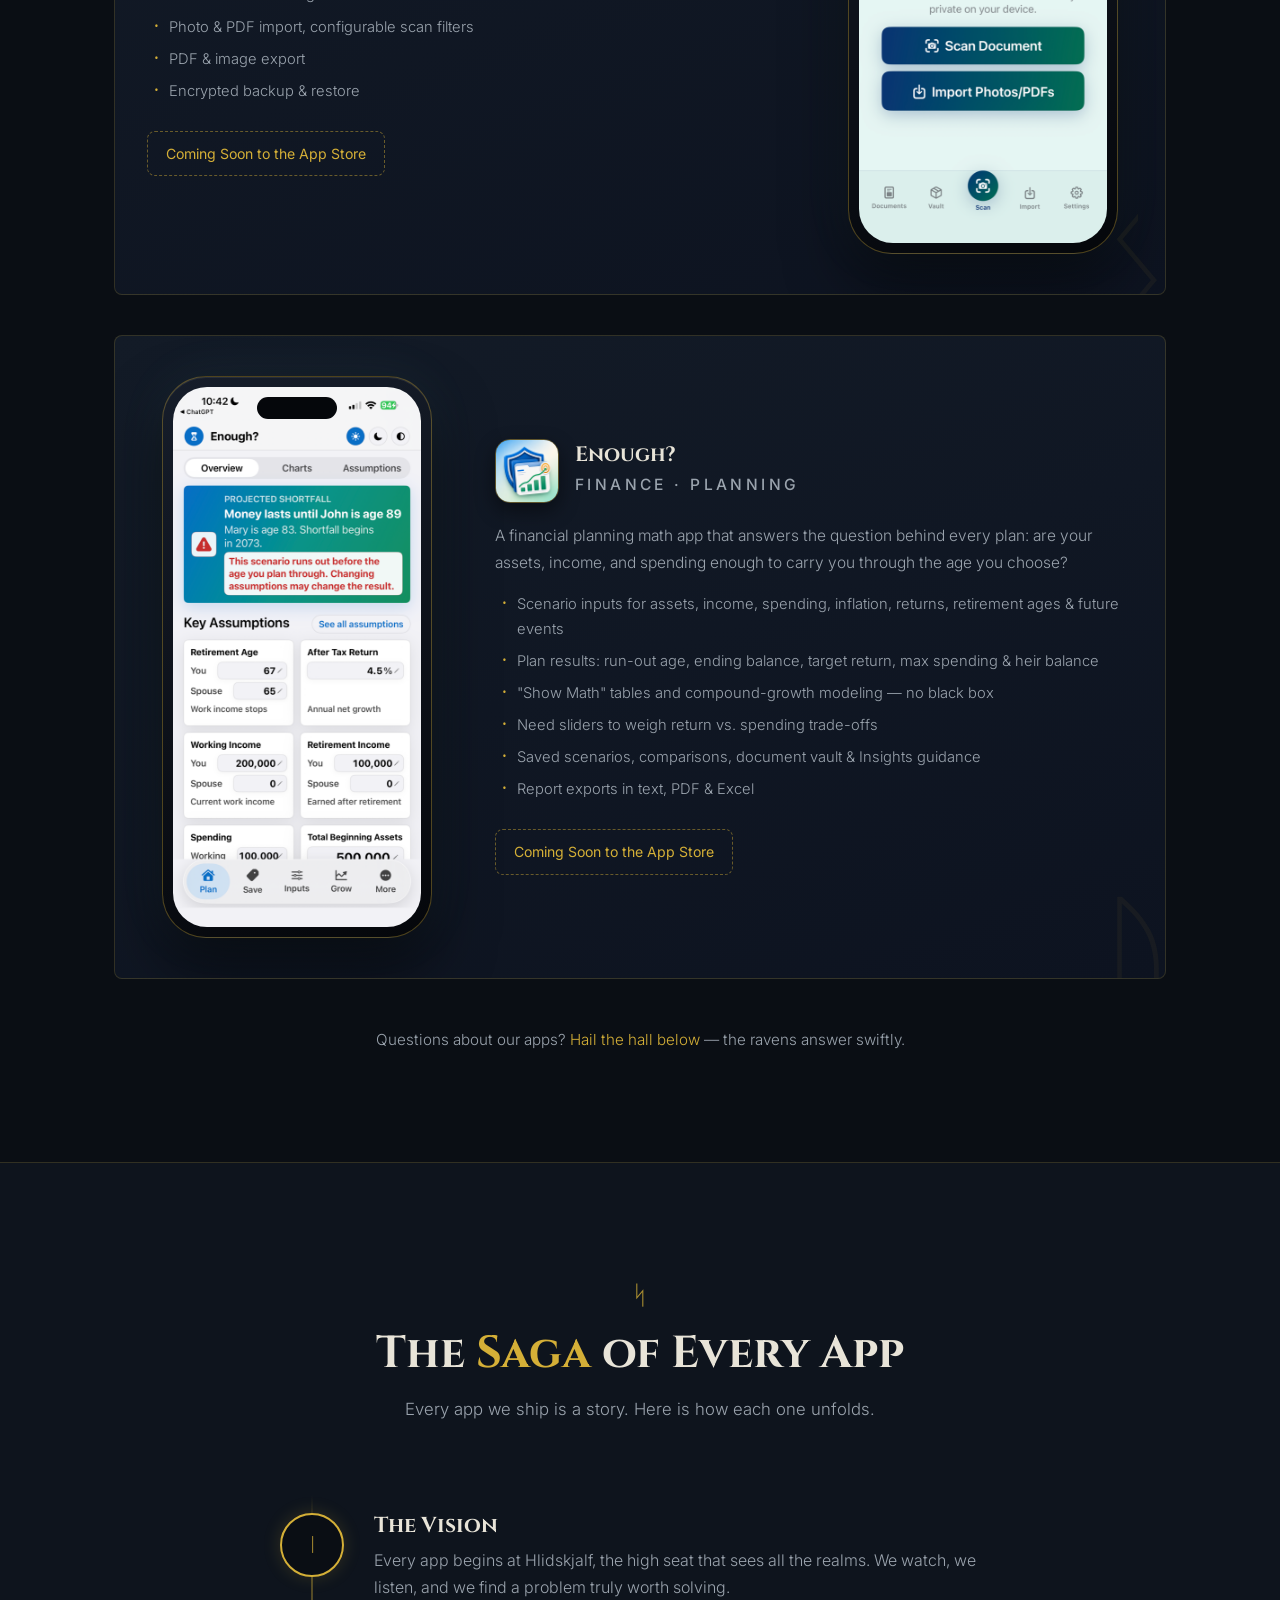
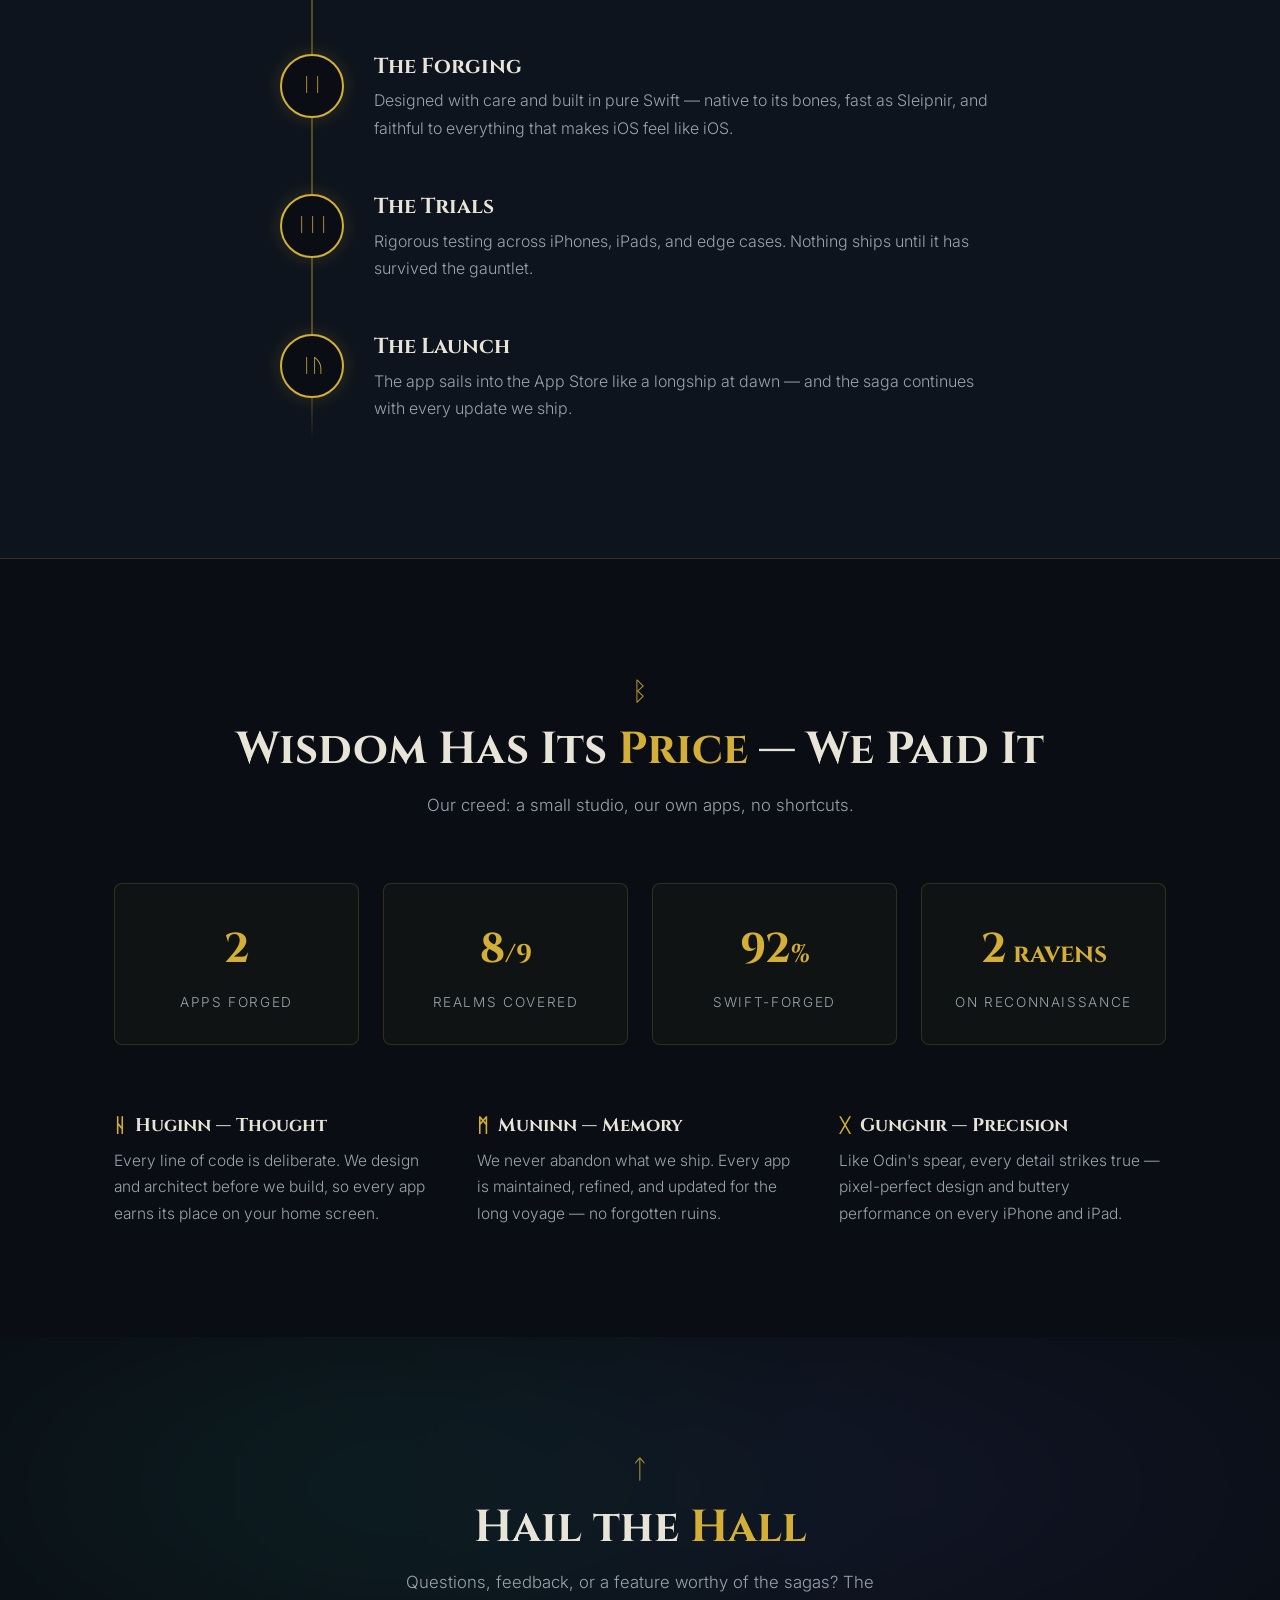
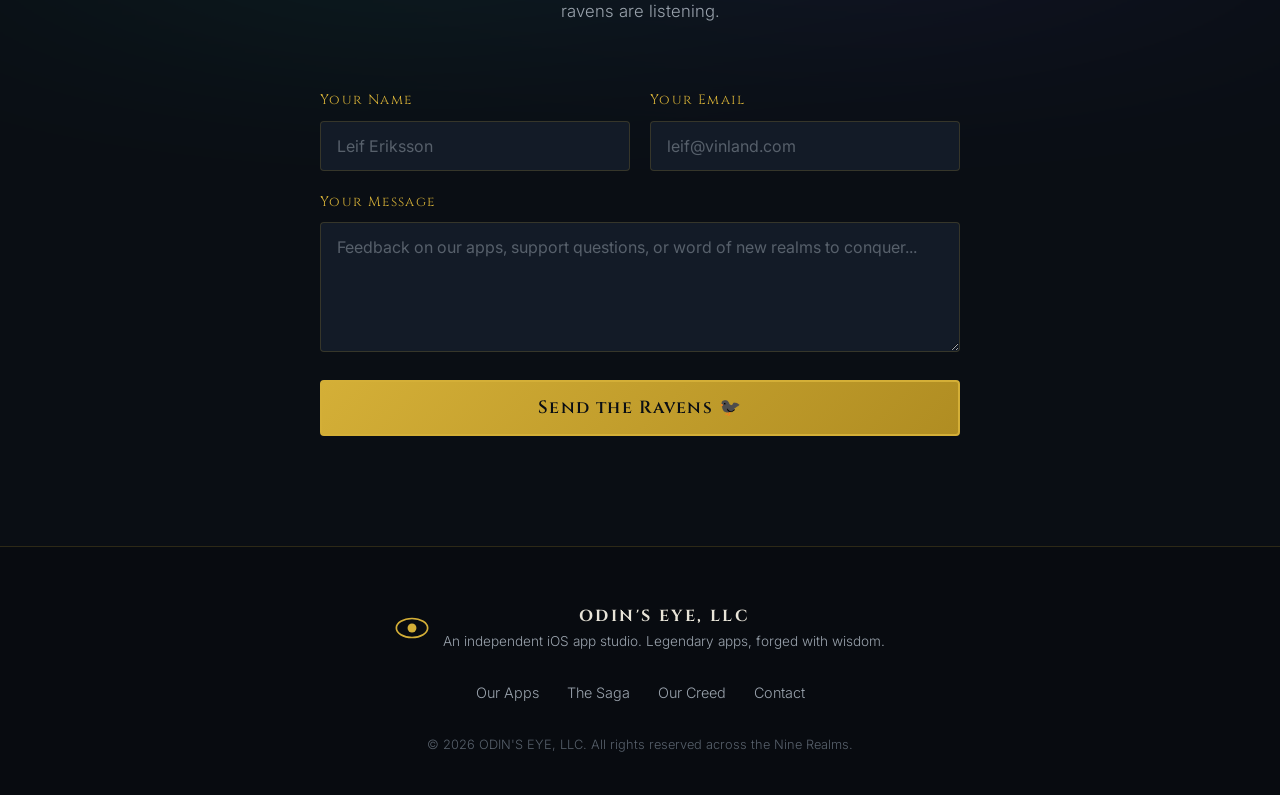
==== commit fb7010dd: "Add app icons and framed screenshots to app cards Show each app's real icon beside its name and its " ====
--- a/index.html
+++ b/index.html
@@ -98,35 +98,57 @@
 
       <div class="cards">
         <article class="card app-card reveal">
-          <div class="app-icon" aria-hidden="true">ᛊ</div>
-          <h3>MyOwnScanner</h3>
-          <p class="app-type">Productivity · Privacy-First</p>
-          <p>A privacy-focused document scanner built in SwiftUI. Scan, import, organize, edit, and export your documents — everything stays on your device unless you choose to send it elsewhere.</p>
-          <ul class="app-features">
-            <li>Private Vault with Face ID or app password lock</li>
-            <li>On-device text recognition</li>
-            <li>Photo &amp; PDF import, configurable scan filters</li>
-            <li>PDF &amp; image export</li>
-            <li>Encrypted backup &amp; restore</li>
-          </ul>
-          <span class="store-badge store-badge-soon">Coming Soon to the App Store</span>
+          <div class="app-info">
+            <div class="app-head">
+              <img class="app-icon-img" src="assets/myownscanner-icon.png" alt="MyOwnScanner app icon" />
+              <div>
+                <h3>MyOwnScanner</h3>
+                <p class="app-type">Productivity · Privacy-First</p>
+              </div>
+            </div>
+            <p>A privacy-focused document scanner built in SwiftUI. Scan, import, organize, edit, and export your documents — everything stays on your device unless you choose to send it elsewhere.</p>
+            <ul class="app-features">
+              <li>Private Vault with Face ID or app password lock</li>
+              <li>On-device text recognition</li>
+              <li>Photo &amp; PDF import, configurable scan filters</li>
+              <li>PDF &amp; image export</li>
+              <li>Encrypted backup &amp; restore</li>
+            </ul>
+            <span class="store-badge store-badge-soon">Coming Soon to the App Store</span>
+          </div>
+          <div class="app-phone">
+            <div class="phone-frame">
+              <img src="assets/myownscanner-screen.png" alt="MyOwnScanner scan screen on an iPhone" />
+            </div>
+          </div>
           <span class="card-rune" aria-hidden="true">ᛊ</span>
         </article>
 
         <article class="card app-card reveal">
-          <div class="app-icon" aria-hidden="true">ᚠ</div>
-          <h3>Enough?</h3>
-          <p class="app-type">Finance · Planning</p>
-          <p>A financial planning math app that answers the question behind every plan: are your assets, income, and spending enough to carry you through the age you choose?</p>
-          <ul class="app-features">
-            <li>Scenario inputs for assets, income, spending, inflation, returns, retirement ages &amp; future events</li>
-            <li>Plan results: run-out age, ending balance, target return, max spending &amp; heir balance</li>
-            <li>"Show Math" tables and compound-growth modeling — no black box</li>
-            <li>Need sliders to weigh return vs. spending trade-offs</li>
-            <li>Saved scenarios, comparisons, document vault &amp; Insights guidance</li>
-            <li>Report exports in text, PDF &amp; Excel</li>
-          </ul>
-          <span class="store-badge store-badge-soon">Coming Soon to the App Store</span>
+          <div class="app-info">
+            <div class="app-head">
+              <img class="app-icon-img" src="assets/enough-icon.png" alt="Enough? app icon" />
+              <div>
+                <h3>Enough?</h3>
+                <p class="app-type">Finance · Planning</p>
+              </div>
+            </div>
+            <p>A financial planning math app that answers the question behind every plan: are your assets, income, and spending enough to carry you through the age you choose?</p>
+            <ul class="app-features">
+              <li>Scenario inputs for assets, income, spending, inflation, returns, retirement ages &amp; future events</li>
+              <li>Plan results: run-out age, ending balance, target return, max spending &amp; heir balance</li>
+              <li>"Show Math" tables and compound-growth modeling — no black box</li>
+              <li>Need sliders to weigh return vs. spending trade-offs</li>
+              <li>Saved scenarios, comparisons, document vault &amp; Insights guidance</li>
+              <li>Report exports in text, PDF &amp; Excel</li>
+            </ul>
+            <span class="store-badge store-badge-soon">Coming Soon to the App Store</span>
+          </div>
+          <div class="app-phone">
+            <div class="phone-frame">
+              <img src="assets/enough-screen.png" alt="Enough? plan overview screen on an iPhone" />
+            </div>
+          </div>
           <span class="card-rune" aria-hidden="true">ᚢ</span>
         </article>
       </div>
--- a/styles.css
+++ b/styles.css
@@ -288,19 +288,32 @@
 .card p { color: var(--text-dim); font-size: 0.97rem; }
 
 /* app showcase cards */
-.app-icon {
-  width: 68px;
-  height: 68px;
-  border-radius: 16px;
+#apps .cards { grid-template-columns: 1fr; gap: 40px; }
+
+.app-card {
+  display: grid;
+  grid-template-columns: 1fr 300px;
+  gap: 48px;
+  align-items: center;
+}
+.app-card:nth-child(even) { grid-template-columns: 300px 1fr; }
+.app-card:nth-child(even) .app-phone { order: -1; }
+
+.app-head {
   display: flex;
   align-items: center;
-  justify-content: center;
-  font-size: 2rem;
-  color: var(--gold-bright);
-  background: linear-gradient(150deg, #1d2940, #0e1420);
+  gap: 16px;
+  margin-bottom: 20px;
+}
+.app-head h3 { margin: 0; }
+
+.app-icon-img {
+  width: 64px;
+  height: 64px;
+  border-radius: 15px;
   border: 1px solid rgba(212, 175, 55, 0.4);
-  box-shadow: inset 0 1px 0 rgba(255, 255, 255, 0.06), 0 8px 20px rgba(0, 0, 0, 0.4);
-  margin-bottom: 20px;
+  box-shadow: 0 8px 20px rgba(0, 0, 0, 0.45);
+  flex-shrink: 0;
 }
 
 .app-type {
@@ -308,8 +321,43 @@
   letter-spacing: 0.22em;
   text-transform: uppercase;
   color: var(--ice);
-  margin: -6px 0 12px;
+  margin: 4px 0 0;
   font-weight: 500;
+}
+
+/* CSS iPhone frame around screenshots */
+.app-phone { display: flex; justify-content: center; }
+
+.phone-frame {
+  position: relative;
+  width: 100%;
+  max-width: 270px;
+  padding: 10px;
+  border-radius: 44px;
+  background: linear-gradient(160deg, #161d2a, #05070b);
+  border: 1px solid rgba(212, 175, 55, 0.35);
+  box-shadow:
+    0 30px 60px rgba(0, 0, 0, 0.55),
+    0 0 50px rgba(127, 209, 224, 0.07),
+    inset 0 1px 0 rgba(255, 255, 255, 0.08);
+}
+.phone-frame::before {
+  /* dynamic island */
+  content: "";
+  position: absolute;
+  top: 20px;
+  left: 50%;
+  transform: translateX(-50%);
+  width: 80px;
+  height: 22px;
+  border-radius: 12px;
+  background: #05070b;
+  z-index: 1;
+}
+.phone-frame img {
+  display: block;
+  width: 100%;
+  border-radius: 34px;
 }
 
 .app-features {
@@ -570,6 +618,9 @@
   .nav-toggle { display: flex; }
 
   .hero-emblem { width: 170px; }
+  .app-card,
+  .app-card:nth-child(even) { grid-template-columns: 1fr; gap: 32px; }
+  .app-card:nth-child(even) .app-phone { order: 0; }
   .form-row { grid-template-columns: 1fr; gap: 0; }
   .section { padding: 80px 0; }
   .saga::before { left: 23px; }
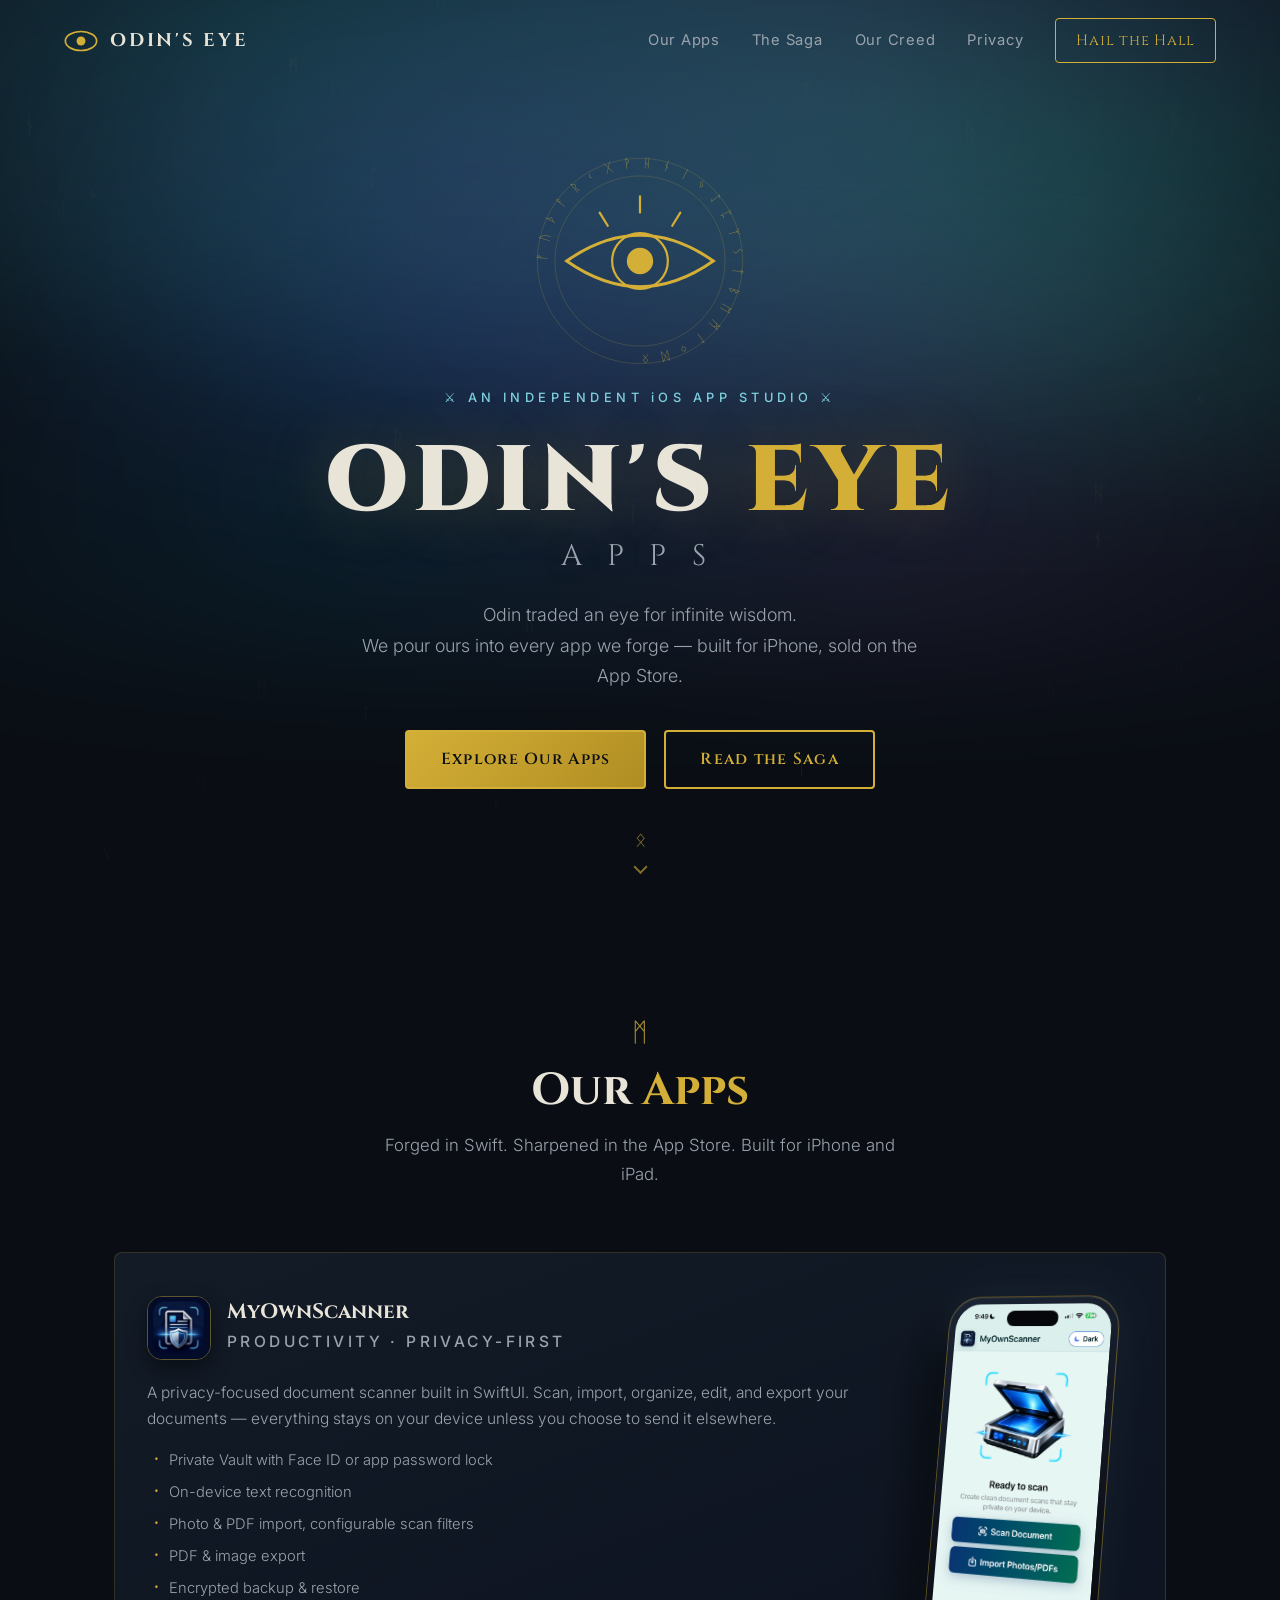
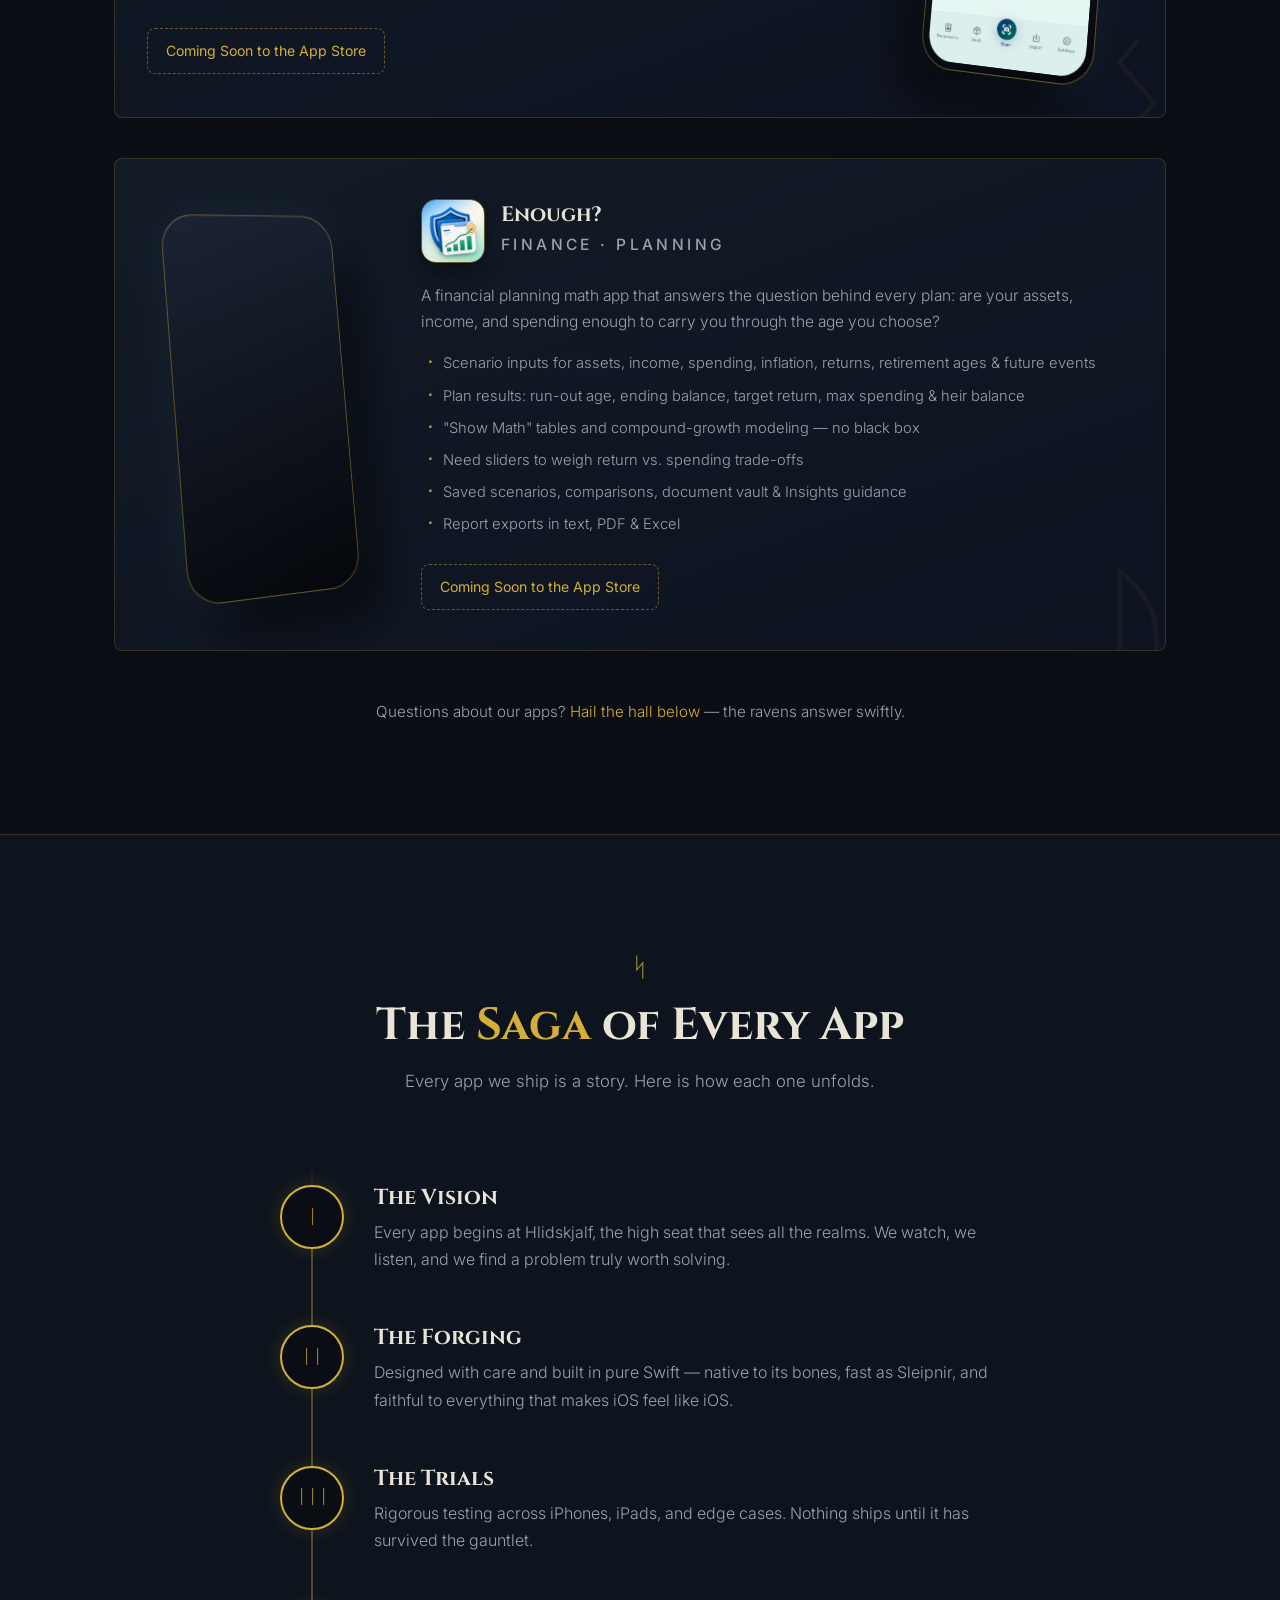
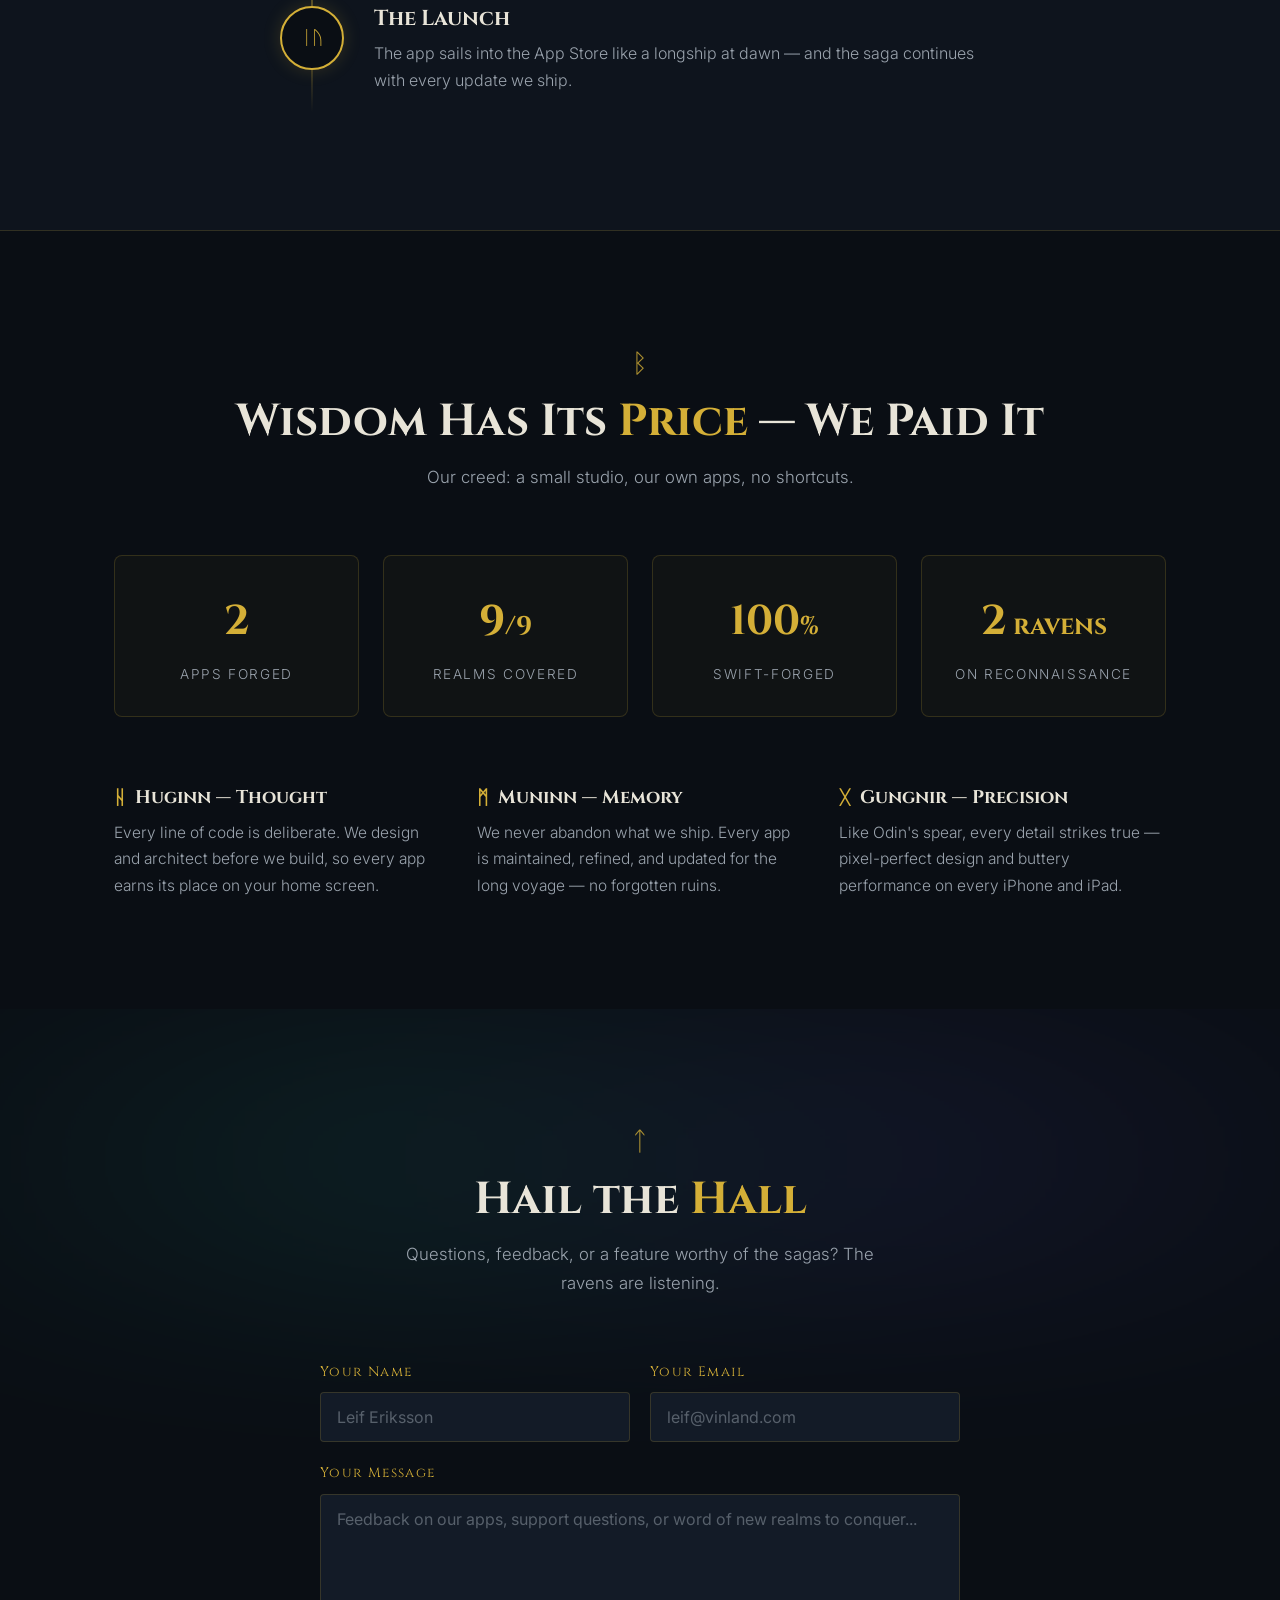
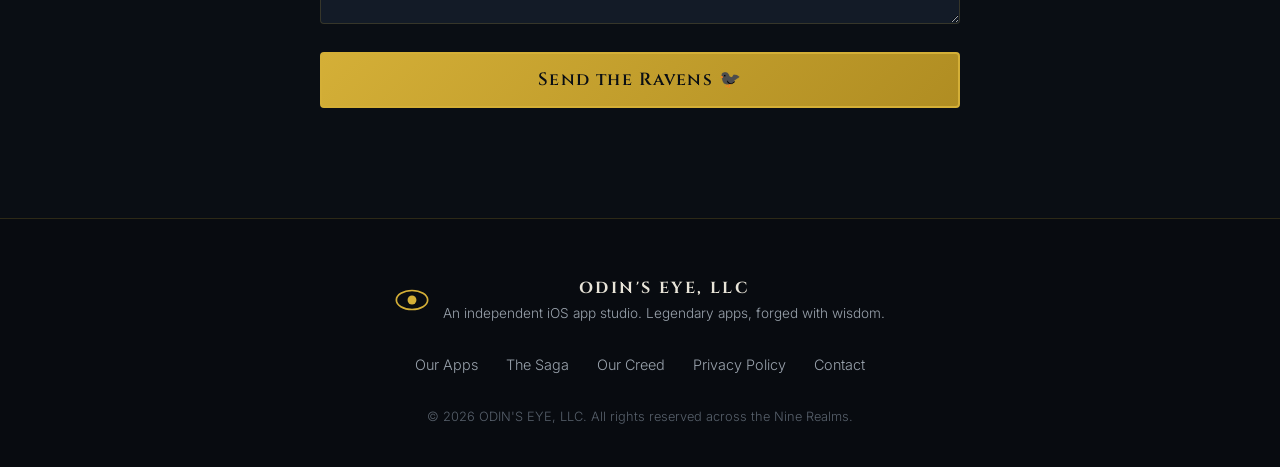
==== commit b2b752df: "Add Apple-focused privacy policy page Adapt the Private Pulse privacy policy for ODIN'S EYE, LLC, co" ====
--- a/index.html
+++ b/index.html
@@ -27,6 +27,7 @@
         <a href="#apps">Our Apps</a>
         <a href="#saga">The Saga</a>
         <a href="#wisdom">Our Creed</a>
+        <a href="privacy-policy.html">Privacy</a>
         <a href="#contact" class="nav-cta">Hail the Hall</a>
       </nav>
       <button class="nav-toggle" id="navToggle" aria-label="Toggle menu">
@@ -292,6 +293,7 @@
         <a href="#apps">Our Apps</a>
         <a href="#saga">The Saga</a>
         <a href="#wisdom">Our Creed</a>
+        <a href="privacy-policy.html">Privacy Policy</a>
         <a href="#contact">Contact</a>
       </div>
       <p class="footer-legal">© <span id="year"></span> ODIN'S EYE, LLC. All rights reserved across the Nine Realms.</p>
--- a/styles.css
+++ b/styles.css
@@ -292,11 +292,11 @@
 
 .app-card {
   display: grid;
-  grid-template-columns: 1fr 300px;
-  gap: 48px;
+  grid-template-columns: 1fr 230px;
+  gap: 44px;
   align-items: center;
 }
-.app-card:nth-child(even) { grid-template-columns: 300px 1fr; }
+.app-card:nth-child(even) { grid-template-columns: 230px 1fr; }
 .app-card:nth-child(even) .app-phone { order: -1; }
 
 .app-head {
@@ -325,39 +325,58 @@
   font-weight: 500;
 }
 
-/* CSS iPhone frame around screenshots */
-.app-phone { display: flex; justify-content: center; }
+/* angled iPhone mockup around screenshots */
+.app-phone {
+  display: flex;
+  justify-content: center;
+  perspective: 1100px;
+}
 
 .phone-frame {
   position: relative;
   width: 100%;
-  max-width: 270px;
-  padding: 10px;
-  border-radius: 44px;
-  background: linear-gradient(160deg, #161d2a, #05070b);
-  border: 1px solid rgba(212, 175, 55, 0.35);
+  max-width: 185px;
+  padding: 7px;
+  border-radius: 34px;
+  background: linear-gradient(160deg, #1b2434, #05070b);
+  border: 1px solid rgba(212, 175, 55, 0.4);
+  transform: rotateY(-22deg) rotateX(5deg) rotateZ(3deg);
+  transform-style: preserve-3d;
+  transition: transform 0.5s ease;
   box-shadow:
-    0 30px 60px rgba(0, 0, 0, 0.55),
-    0 0 50px rgba(127, 209, 224, 0.07),
+    -28px 36px 50px rgba(0, 0, 0, 0.55),
+    0 0 44px rgba(127, 209, 224, 0.08),
     inset 0 1px 0 rgba(255, 255, 255, 0.08);
 }
+/* mirror the tilt when the phone sits on the left */
+.app-card:nth-child(even) .phone-frame {
+  transform: rotateY(22deg) rotateX(5deg) rotateZ(-3deg);
+  box-shadow:
+    28px 36px 50px rgba(0, 0, 0, 0.55),
+    0 0 44px rgba(127, 209, 224, 0.08),
+    inset 0 1px 0 rgba(255, 255, 255, 0.08);
+}
+/* straighten gently on hover, as if turned toward the viewer */
+.app-card:hover .phone-frame { transform: rotateY(-8deg) rotateX(2deg) rotateZ(1deg); }
+.app-card:nth-child(even):hover .phone-frame { transform: rotateY(8deg) rotateX(2deg) rotateZ(-1deg); }
+
 .phone-frame::before {
   /* dynamic island */
   content: "";
   position: absolute;
-  top: 20px;
+  top: 14px;
   left: 50%;
   transform: translateX(-50%);
-  width: 80px;
-  height: 22px;
-  border-radius: 12px;
+  width: 56px;
+  height: 16px;
+  border-radius: 9px;
   background: #05070b;
   z-index: 1;
 }
 .phone-frame img {
   display: block;
   width: 100%;
-  border-radius: 34px;
+  border-radius: 27px;
 }
 
 .app-features {
@@ -584,6 +603,105 @@
 .footer-links a:hover { color: var(--gold-bright); }
 
 .footer-legal { color: #57606b; font-size: 0.8rem; }
+
+/* ===== Legal pages ===== */
+.legal-page { padding-top: 140px; }
+.legal-container { max-width: 780px; }
+
+.legal-head { text-align: center; margin-bottom: 40px; }
+.legal-kicker {
+  font-size: 0.75rem;
+  letter-spacing: 0.3em;
+  text-transform: uppercase;
+  color: var(--ice);
+  font-weight: 500;
+  margin-bottom: 10px;
+}
+.legal-head h1 {
+  font-size: clamp(2.2rem, 5vw, 3.2rem);
+  margin-bottom: 14px;
+}
+.legal-sub {
+  font-family: var(--font-display);
+  letter-spacing: 0.12em;
+  color: var(--text);
+  margin-bottom: 10px;
+}
+.legal-meta { color: var(--text-dim); font-size: 0.95rem; }
+.legal-meta strong { color: var(--text); font-weight: 500; }
+
+.legal-intro {
+  background: rgba(212, 175, 55, 0.05);
+  border: 1px solid var(--line);
+  border-radius: 8px;
+  padding: 24px 28px;
+  margin-bottom: 56px;
+  color: var(--text-dim);
+}
+.legal-intro strong { color: var(--text); font-weight: 500; }
+
+.legal-sections { list-style: none; display: flex; flex-direction: column; gap: 44px; }
+
+.legal-sections h2 {
+  display: flex;
+  align-items: baseline;
+  gap: 14px;
+  font-size: 1.25rem;
+  margin-bottom: 14px;
+}
+.legal-num {
+  flex-shrink: 0;
+  width: 30px;
+  height: 30px;
+  display: inline-flex;
+  align-items: center;
+  justify-content: center;
+  border: 1.5px solid var(--gold);
+  border-radius: 50%;
+  color: var(--gold);
+  font-size: 0.8rem;
+  transform: translateY(4px);
+}
+
+.legal-sections p,
+.legal-sections li {
+  color: var(--text-dim);
+  font-size: 0.98rem;
+}
+.legal-sections p { margin-bottom: 12px; }
+.legal-sections p:last-child { margin-bottom: 0; }
+.legal-sections strong { color: var(--text); font-weight: 500; }
+.legal-sections em { color: var(--text); }
+
+.legal-sections ul {
+  list-style: none;
+  padding: 0;
+  margin: 0 0 12px;
+}
+.legal-sections ul li {
+  position: relative;
+  padding-left: 24px;
+  margin-bottom: 9px;
+}
+.legal-sections ul li::before {
+  content: "᛫";
+  position: absolute;
+  left: 6px;
+  color: var(--gold);
+  font-size: 1.1rem;
+}
+
+.legal-sections a { color: var(--gold); text-decoration: none; }
+.legal-sections a:hover { color: var(--gold-bright); text-decoration: underline; }
+
+.legal-footer-note {
+  margin-top: 70px;
+  padding-top: 28px;
+  border-top: 1px solid var(--line);
+  text-align: center;
+  color: #57606b;
+  font-size: 0.85rem;
+}
 
 /* ===== Reveal animation ===== */
 .reveal { opacity: 0; transform: translateY(28px); transition: opacity 0.7s ease, transform 0.7s ease; }
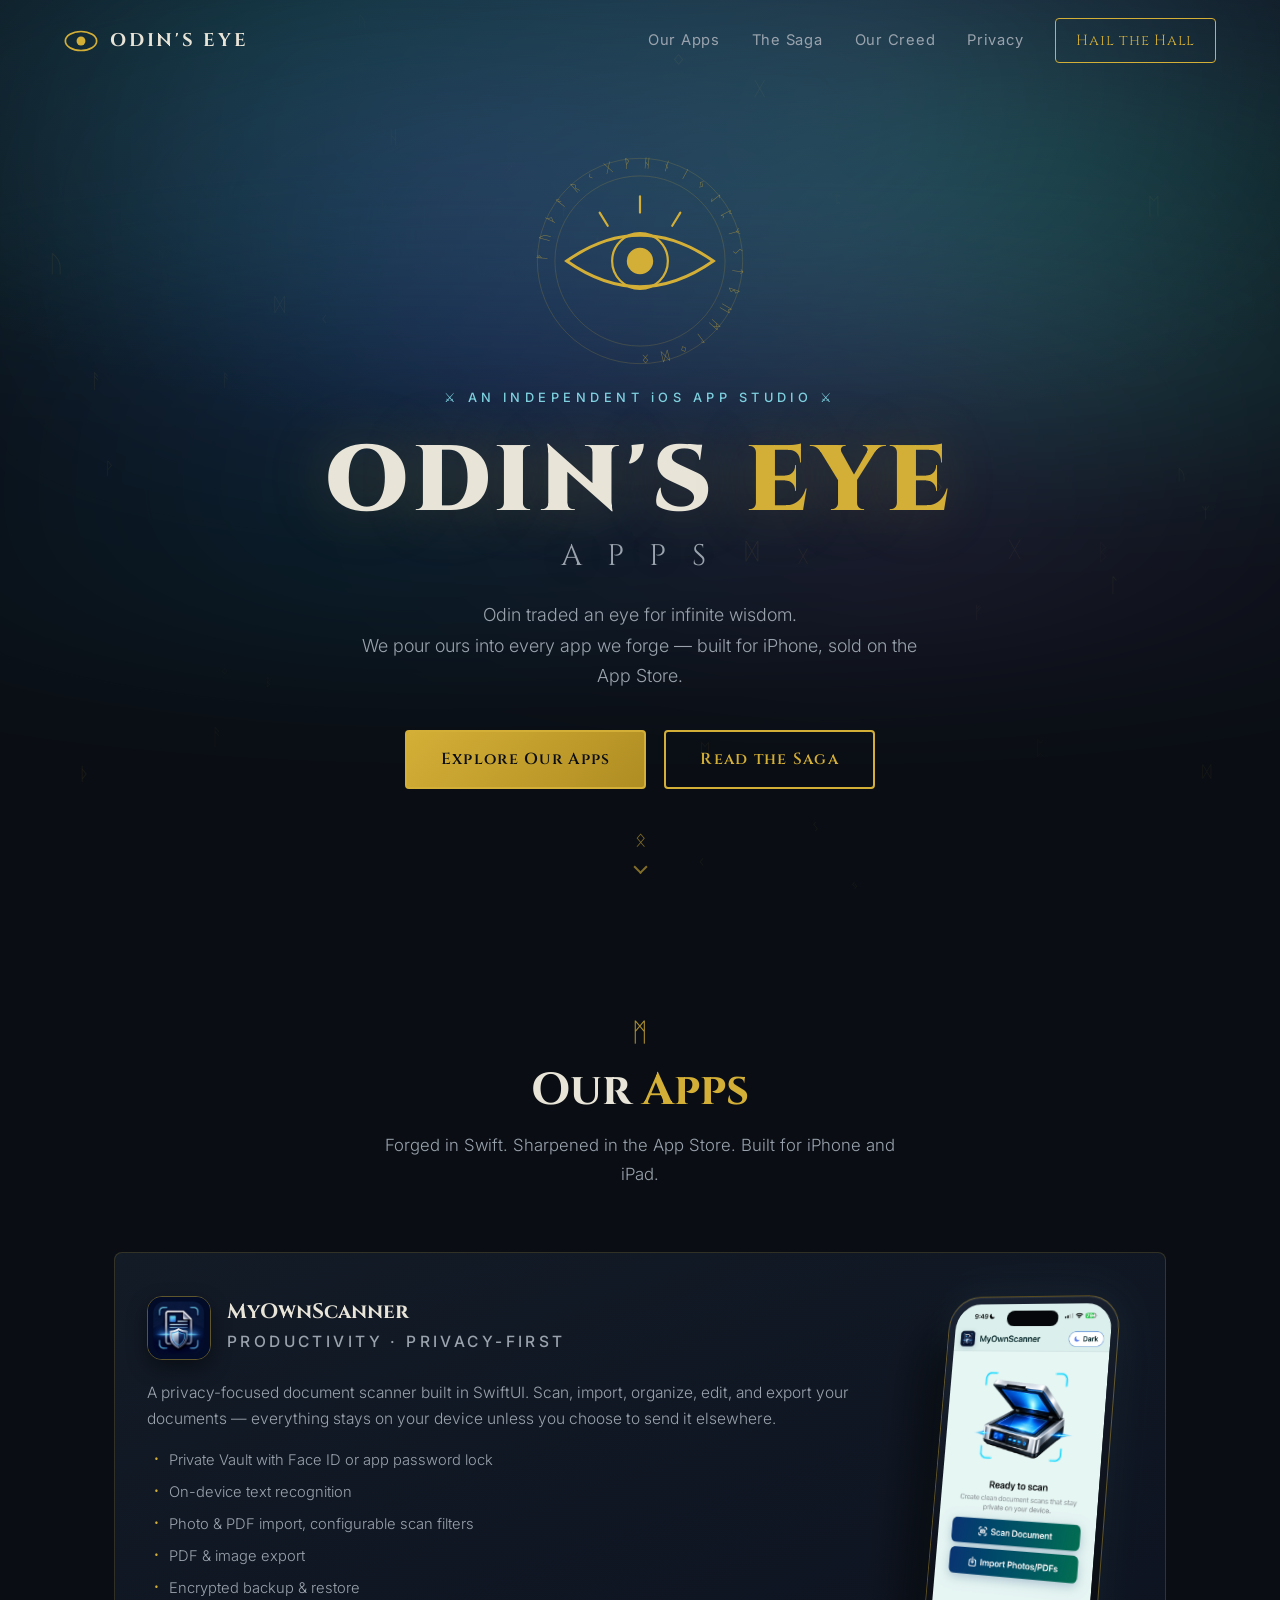
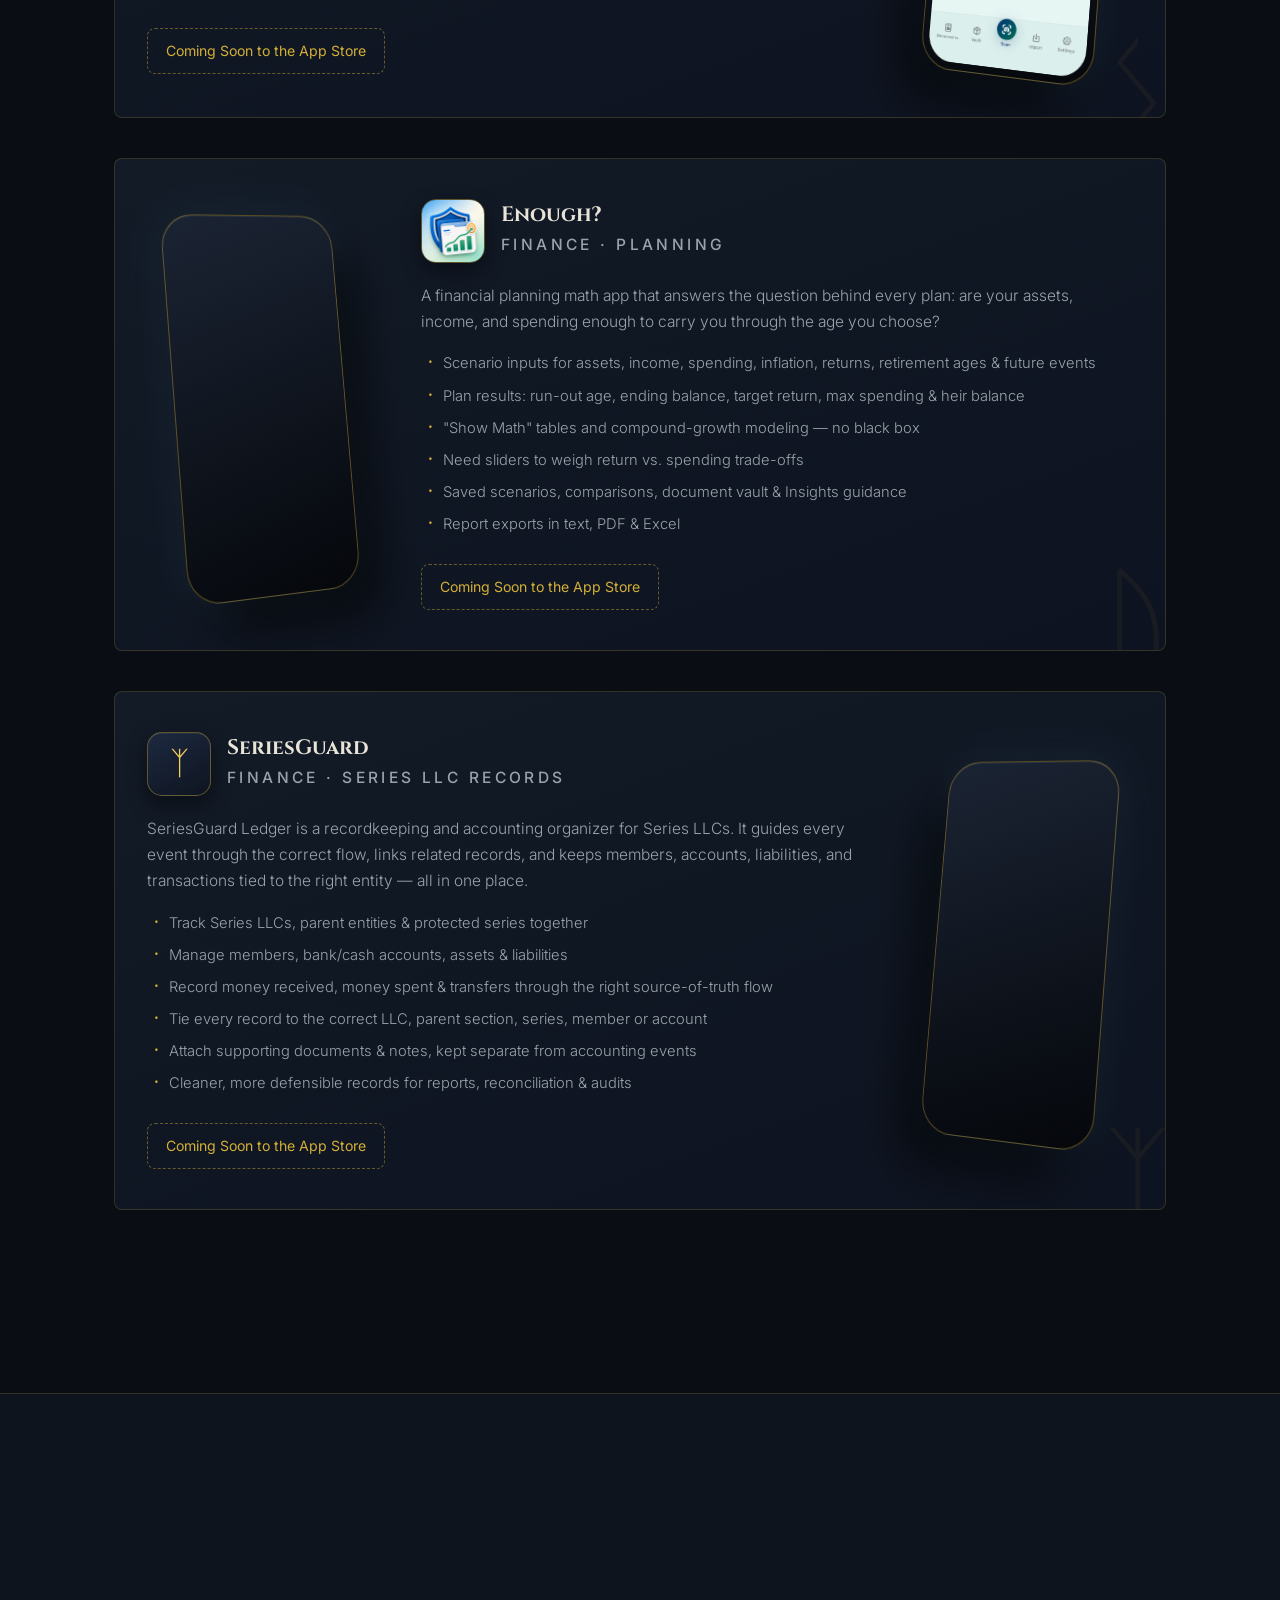
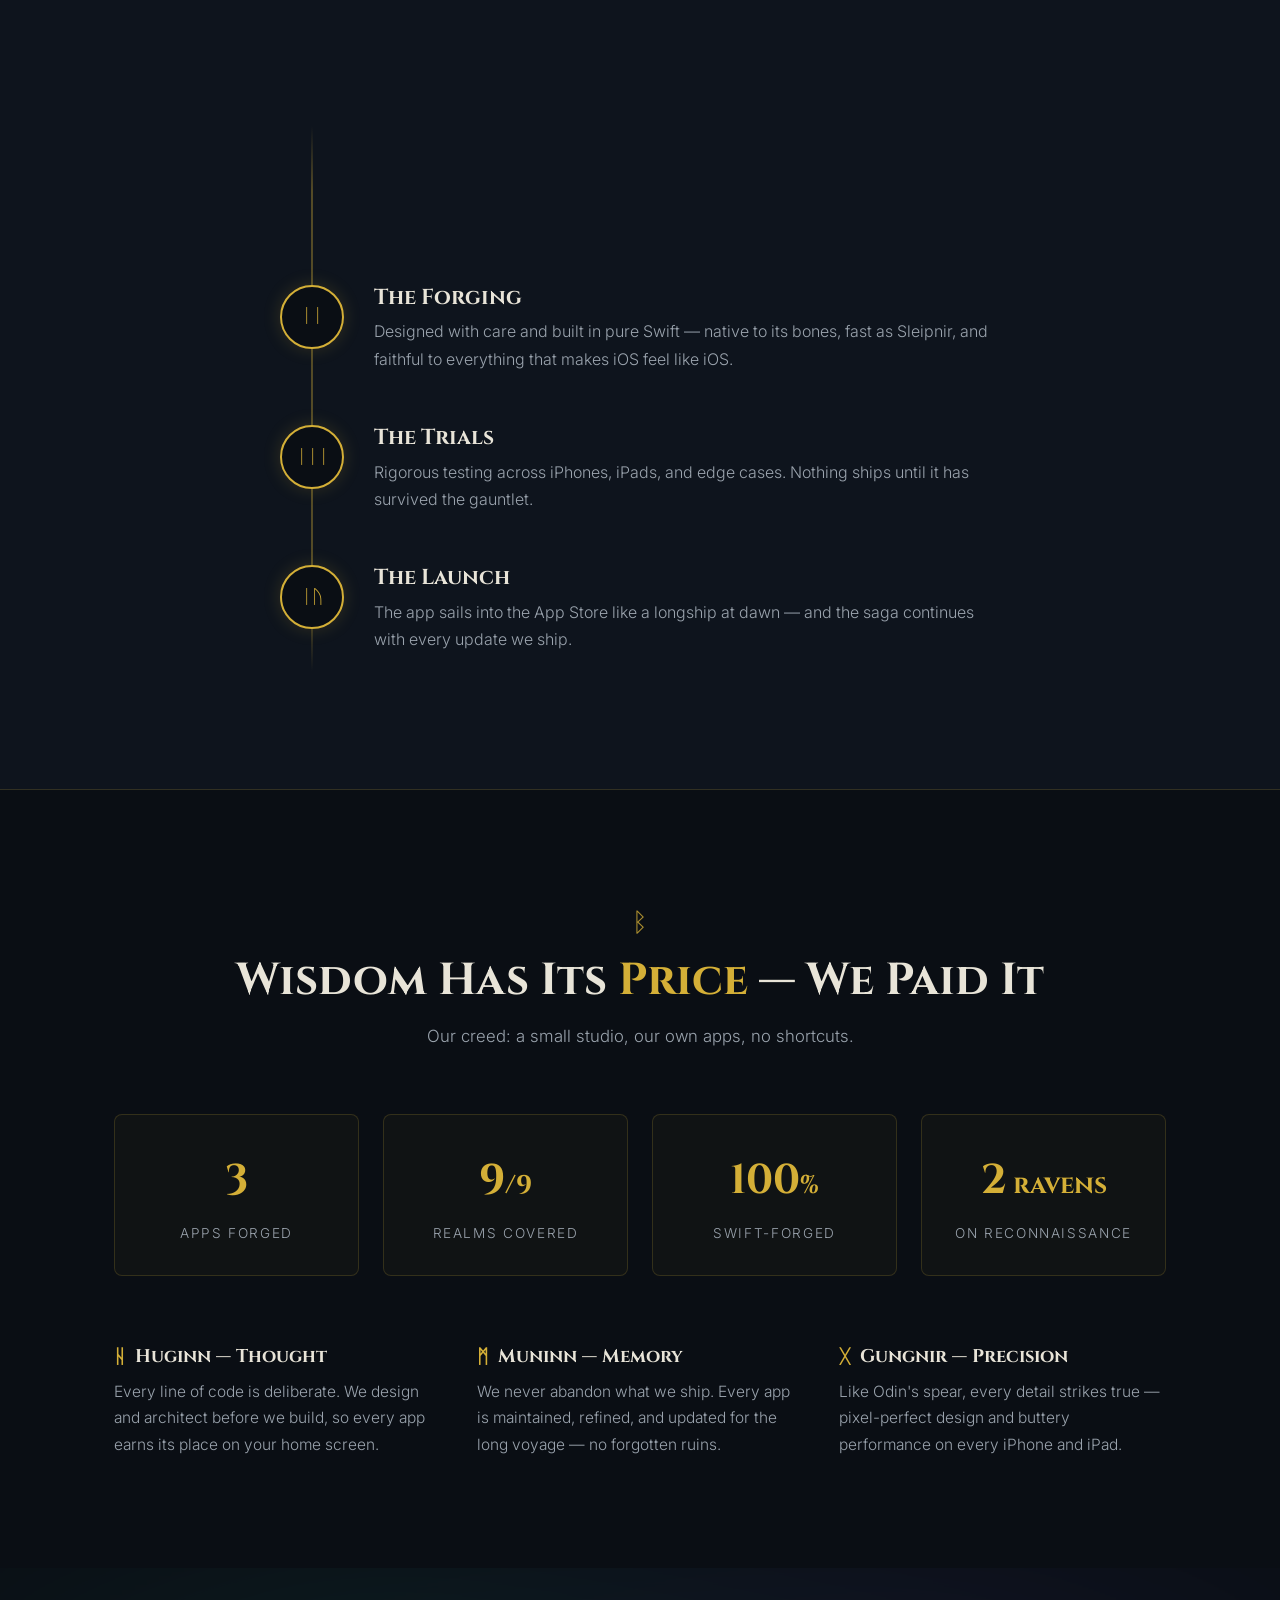
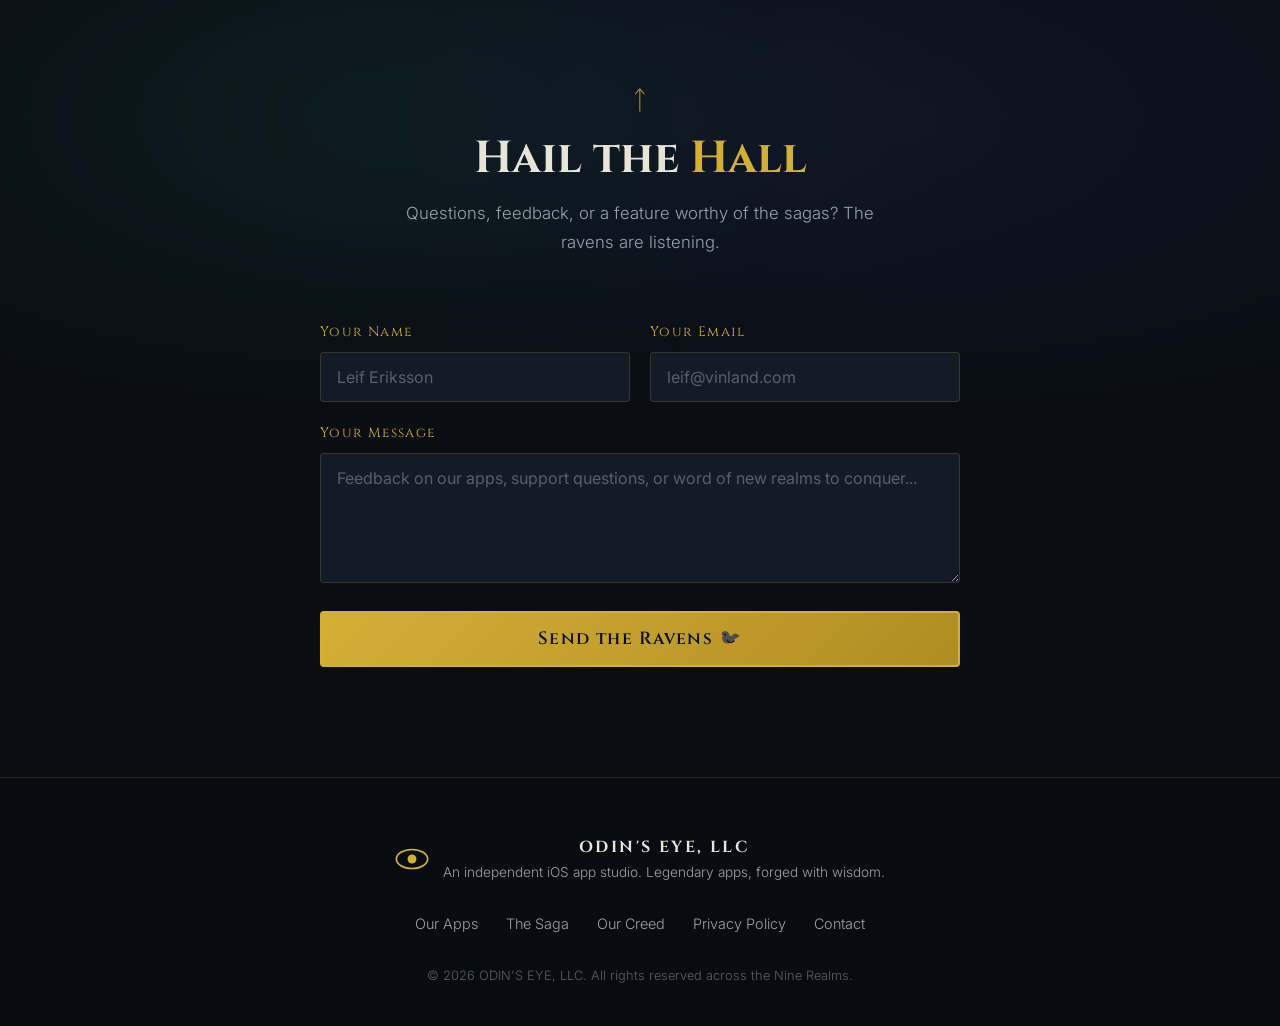
==== commit 2bd6e827: "Add SeriesGuard app card Add SeriesGuard (SeriesGuard Ledger) as a third showcase card — a recordkee" ====
--- a/index.html
+++ b/index.html
@@ -152,6 +152,38 @@
           </div>
           <span class="card-rune" aria-hidden="true">ᚢ</span>
         </article>
+
+        <article class="card app-card reveal">
+          <div class="app-info">
+            <div class="app-head">
+              <span class="app-icon-glyph" aria-hidden="true">ᛉ</span>
+              <div>
+                <h3>SeriesGuard</h3>
+                <p class="app-type">Finance · Series LLC Records</p>
+              </div>
+            </div>
+            <p>SeriesGuard Ledger is a recordkeeping and accounting organizer for Series LLCs. It guides every event through the correct flow, links related records, and keeps members, accounts, liabilities, and transactions tied to the right entity — all in one place.</p>
+            <ul class="app-features">
+              <li>Track Series LLCs, parent entities &amp; protected series together</li>
+              <li>Manage members, bank/cash accounts, assets &amp; liabilities</li>
+              <li>Record money received, money spent &amp; transfers through the right source-of-truth flow</li>
+              <li>Tie every record to the correct LLC, parent section, series, member or account</li>
+              <li>Attach supporting documents &amp; notes, kept separate from accounting events</li>
+              <li>Cleaner, more defensible records for reports, reconciliation &amp; audits</li>
+            </ul>
+            <span class="store-badge store-badge-soon">Coming Soon to the App Store</span>
+          </div>
+          <div class="app-phone">
+            <div class="phone-frame phone-soon">
+              <div class="phone-soon-screen">
+                <span class="phone-soon-rune" aria-hidden="true">ᛉ</span>
+                <span class="phone-soon-name">SeriesGuard</span>
+                <span class="phone-soon-label">Coming Soon</span>
+              </div>
+            </div>
+          </div>
+          <span class="card-rune" aria-hidden="true">ᛉ</span>
+        </article>
       </div>
 
       <p class="apps-note reveal">Questions about our apps? <a href="#contact">Hail the hall below</a> — the ravens answer swiftly.</p>
@@ -211,7 +243,7 @@
 
       <div class="stats reveal">
         <div class="stat">
-          <span class="stat-number" data-count="2">0</span><span class="stat-suffix"></span>
+          <span class="stat-number" data-count="3">0</span><span class="stat-suffix"></span>
           <span class="stat-label">Apps Forged</span>
         </div>
         <div class="stat">
--- a/styles.css
+++ b/styles.css
@@ -313,6 +313,22 @@
   border-radius: 15px;
   border: 1px solid rgba(212, 175, 55, 0.4);
   box-shadow: 0 8px 20px rgba(0, 0, 0, 0.45);
+  flex-shrink: 0;
+}
+
+/* rune icon box (placeholder until a real app icon exists) */
+.app-icon-glyph {
+  width: 64px;
+  height: 64px;
+  border-radius: 15px;
+  border: 1px solid rgba(212, 175, 55, 0.4);
+  box-shadow: inset 0 1px 0 rgba(255, 255, 255, 0.06), 0 8px 20px rgba(0, 0, 0, 0.45);
+  background: linear-gradient(150deg, #1d2940, #0e1420);
+  display: flex;
+  align-items: center;
+  justify-content: center;
+  font-size: 2rem;
+  color: var(--gold-bright);
   flex-shrink: 0;
 }
 
@@ -377,6 +393,39 @@
   display: block;
   width: 100%;
   border-radius: 27px;
+}
+
+/* "coming soon" placeholder screen (no screenshot yet) */
+.phone-soon-screen {
+  display: flex;
+  flex-direction: column;
+  align-items: center;
+  justify-content: center;
+  gap: 10px;
+  aspect-ratio: 1320 / 2868;
+  border-radius: 27px;
+  background:
+    radial-gradient(ellipse 90% 50% at 50% 30%, rgba(30, 58, 95, 0.6), transparent),
+    linear-gradient(170deg, #131b27, #070b11);
+  text-align: center;
+  padding: 0 18px;
+}
+.phone-soon-rune {
+  font-size: 3.4rem;
+  color: var(--gold);
+  text-shadow: 0 0 26px rgba(212, 175, 55, 0.4);
+}
+.phone-soon-name {
+  font-family: var(--font-display);
+  font-size: 1.05rem;
+  letter-spacing: 0.08em;
+  color: var(--text);
+}
+.phone-soon-label {
+  font-size: 0.68rem;
+  letter-spacing: 0.28em;
+  text-transform: uppercase;
+  color: var(--ice);
 }
 
 .app-features {
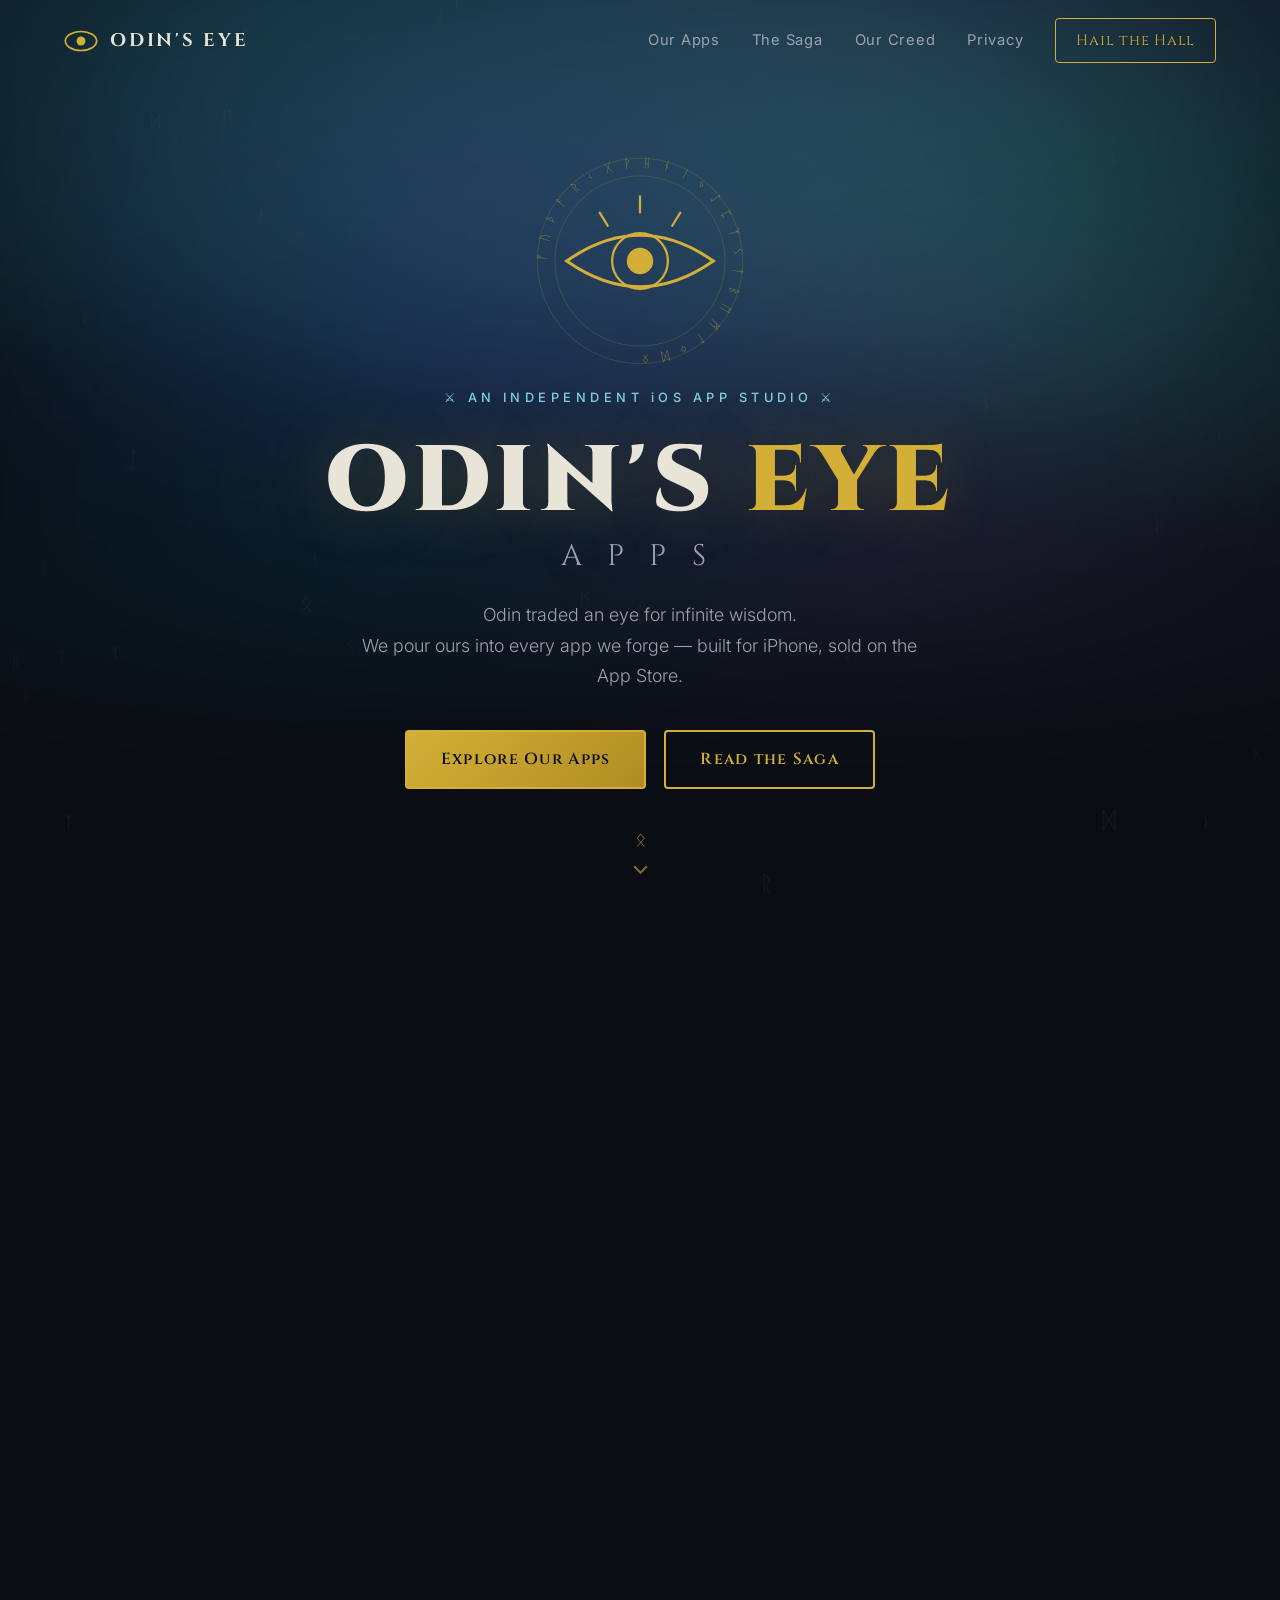
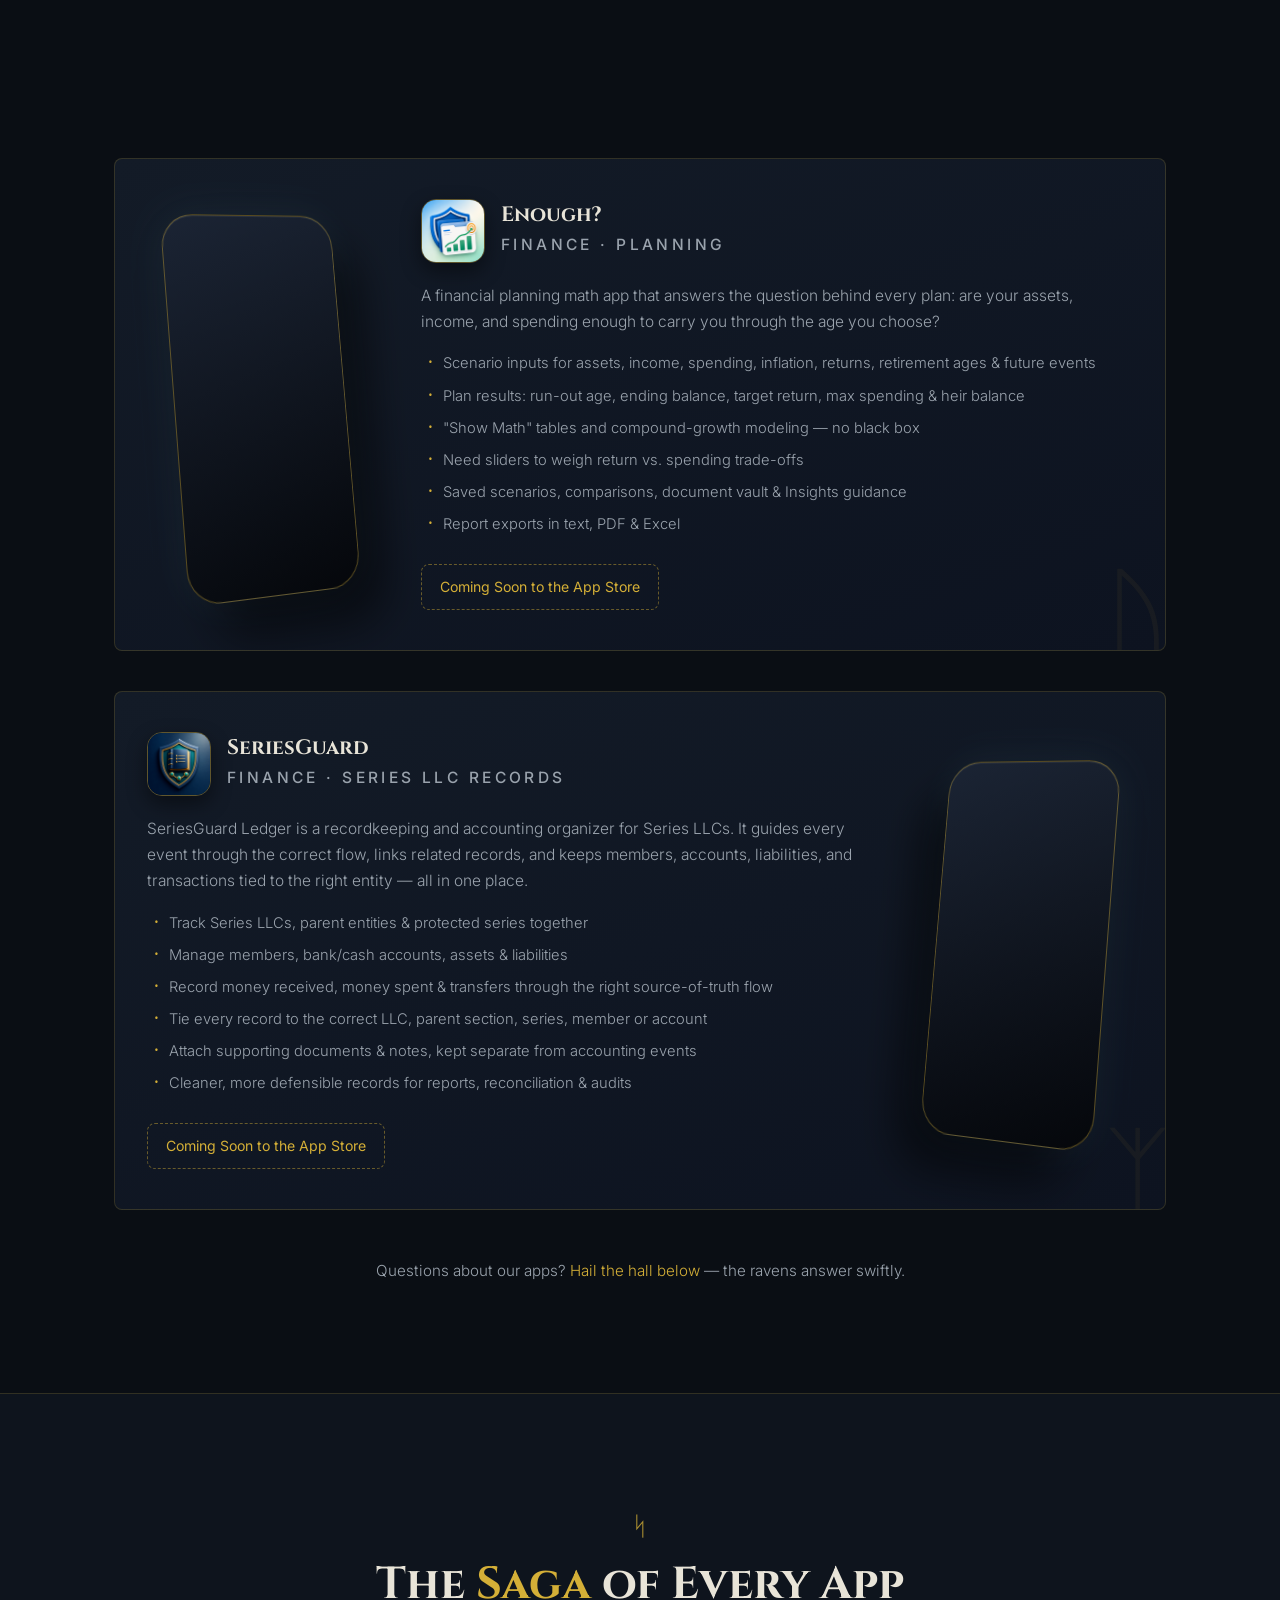
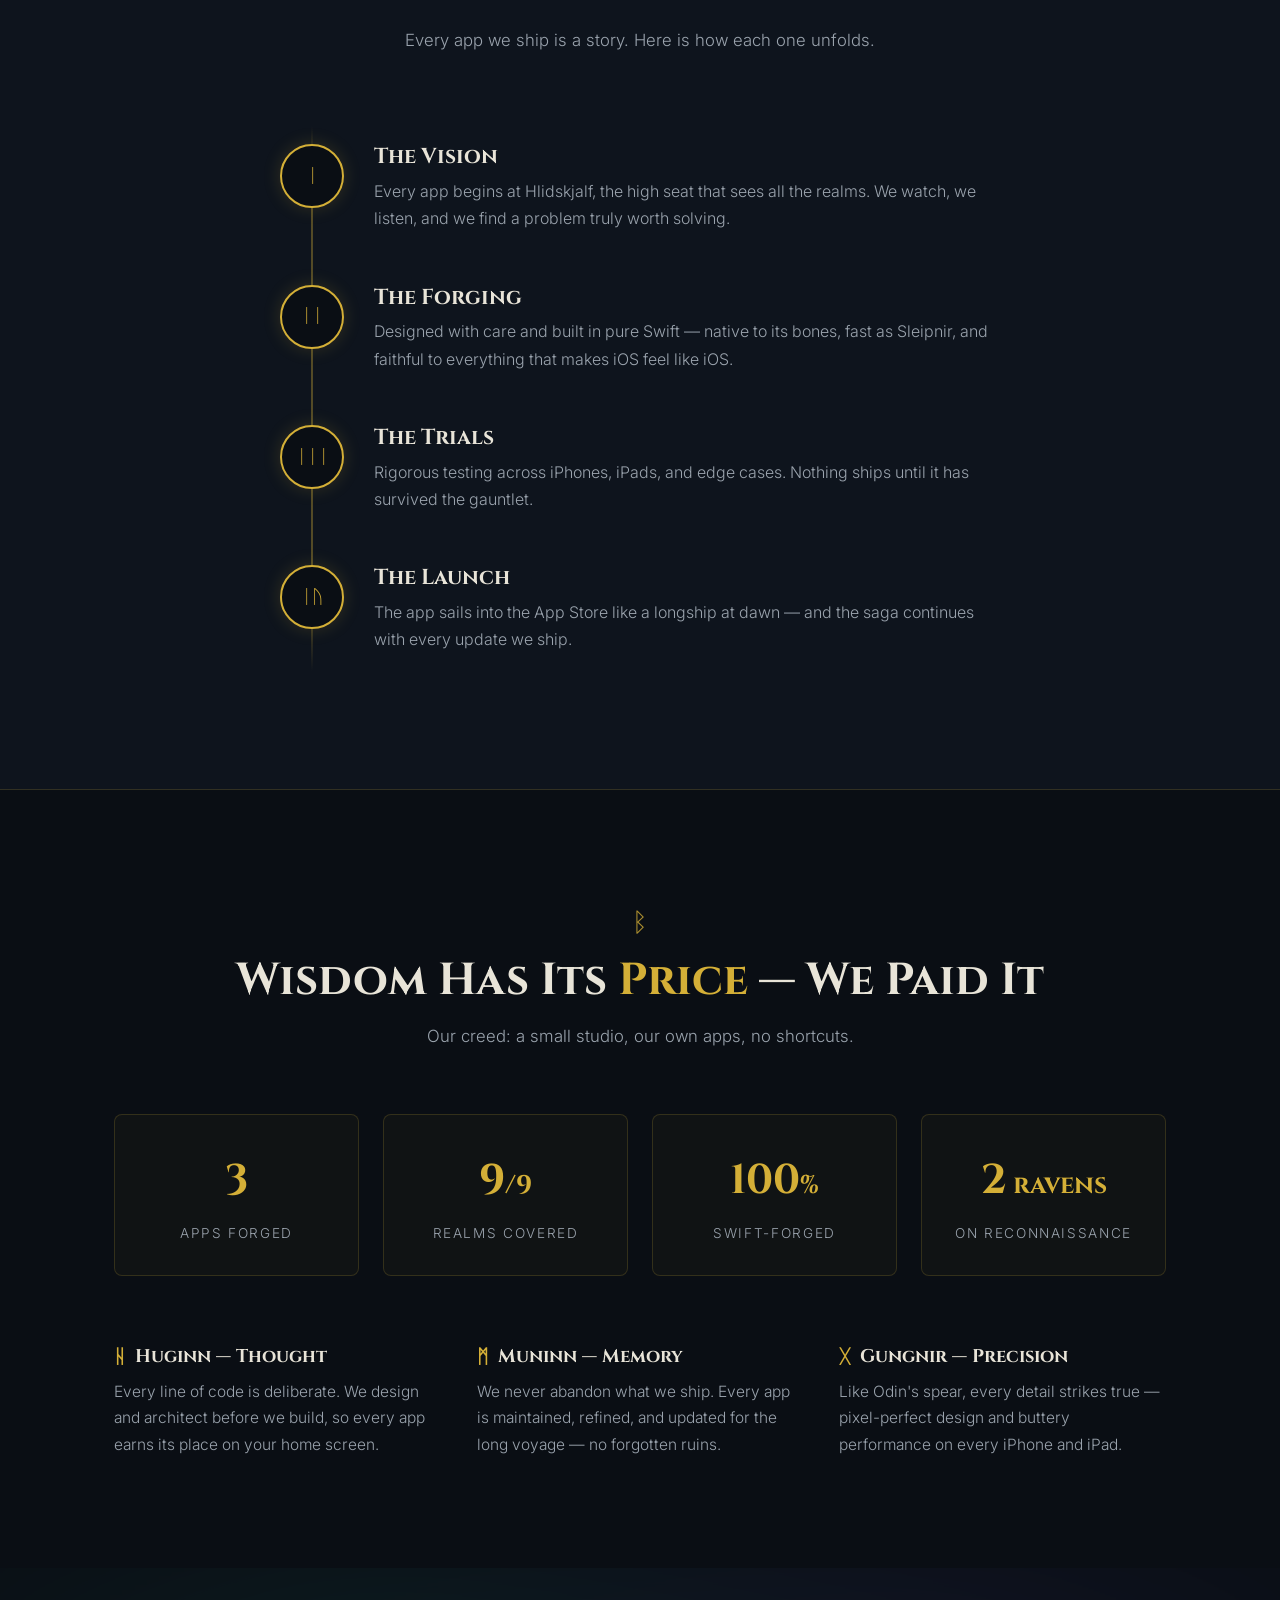
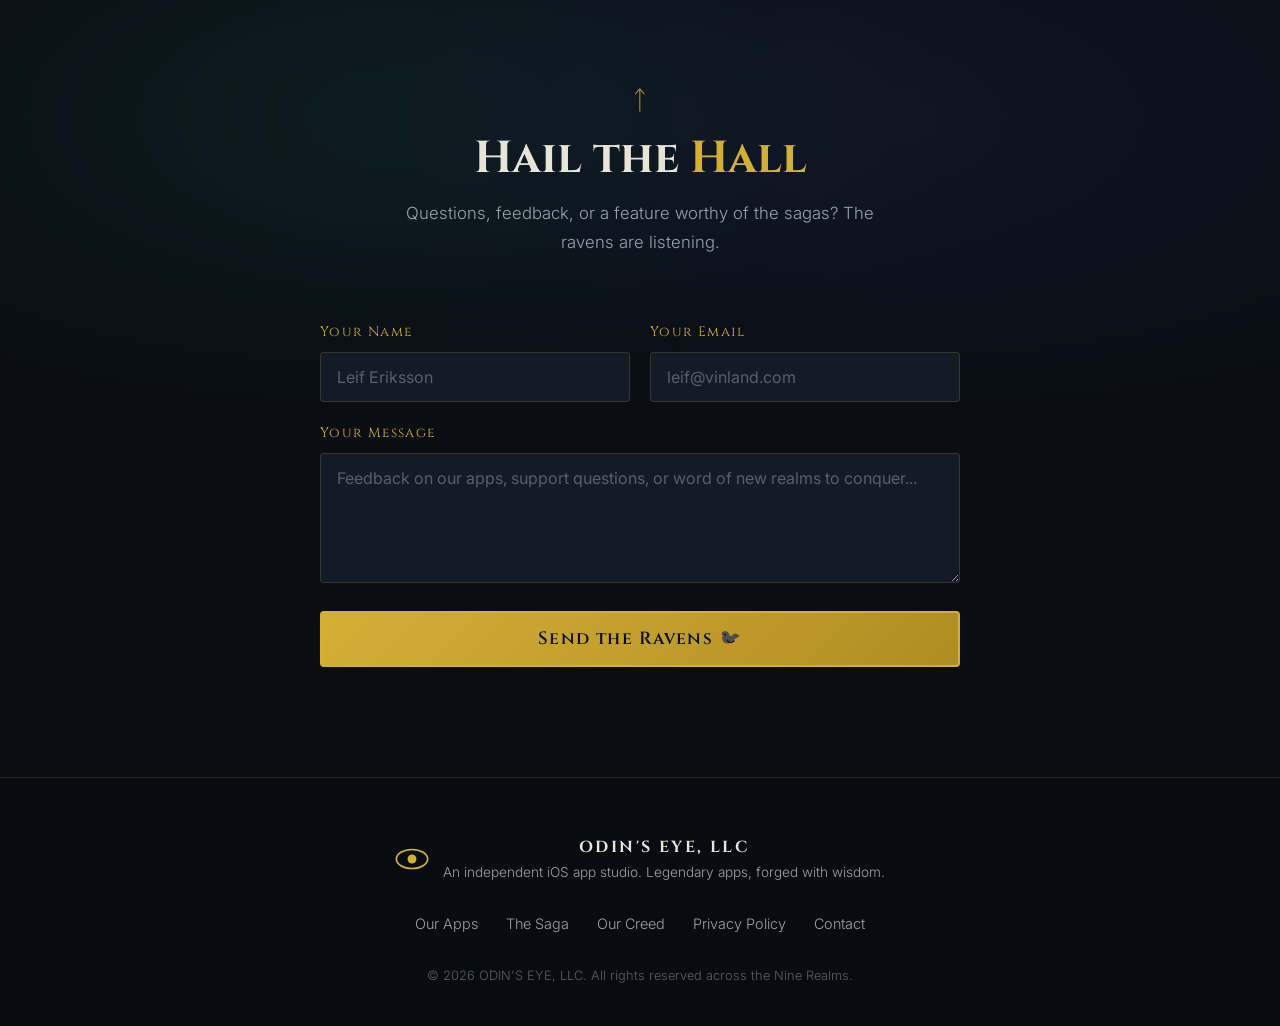
==== commit a37aa4a9: "Add real SeriesGuard app icon Replace the rune placeholder in the SeriesGuard card header with the a" ====
--- a/index.html
+++ b/index.html
@@ -156,7 +156,7 @@
         <article class="card app-card reveal">
           <div class="app-info">
             <div class="app-head">
-              <span class="app-icon-glyph" aria-hidden="true">ᛉ</span>
+              <img class="app-icon-img" src="assets/seriesguard-icon.png" alt="SeriesGuard app icon" />
               <div>
                 <h3>SeriesGuard</h3>
                 <p class="app-type">Finance · Series LLC Records</p>
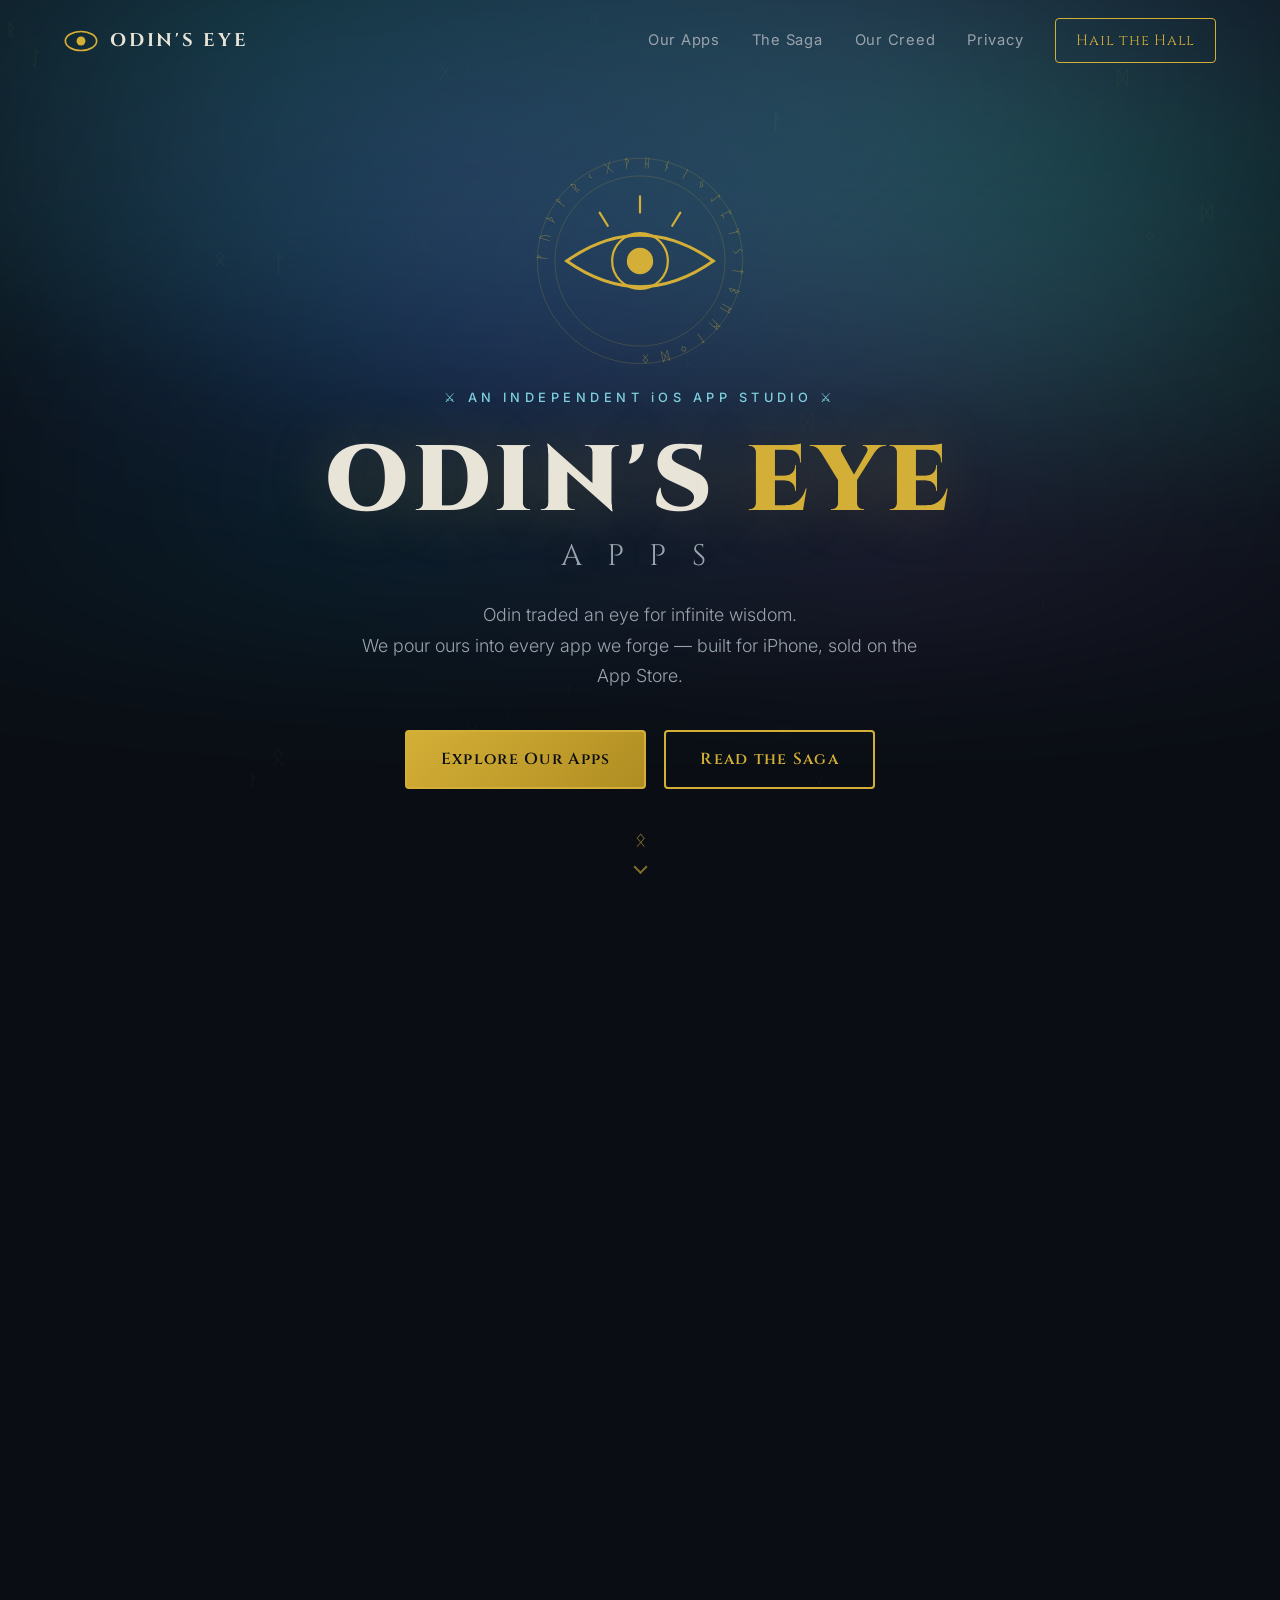
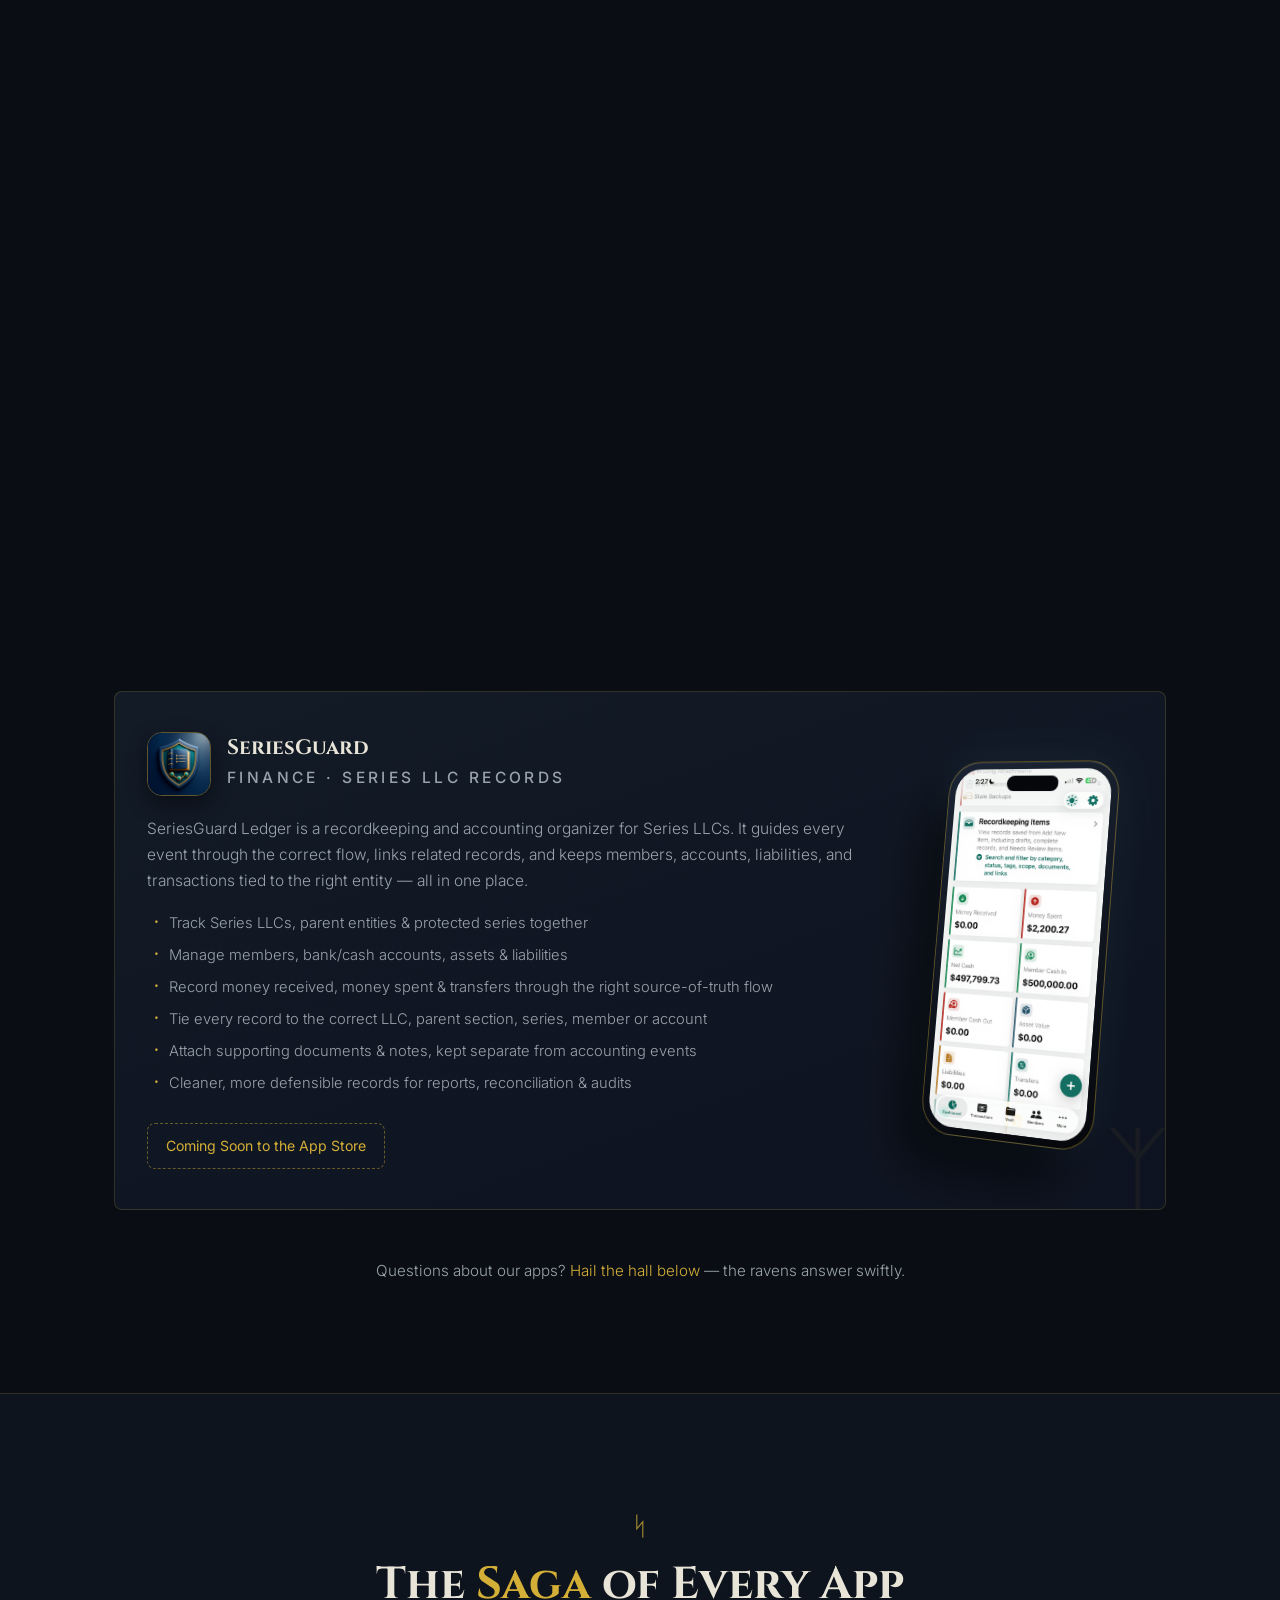
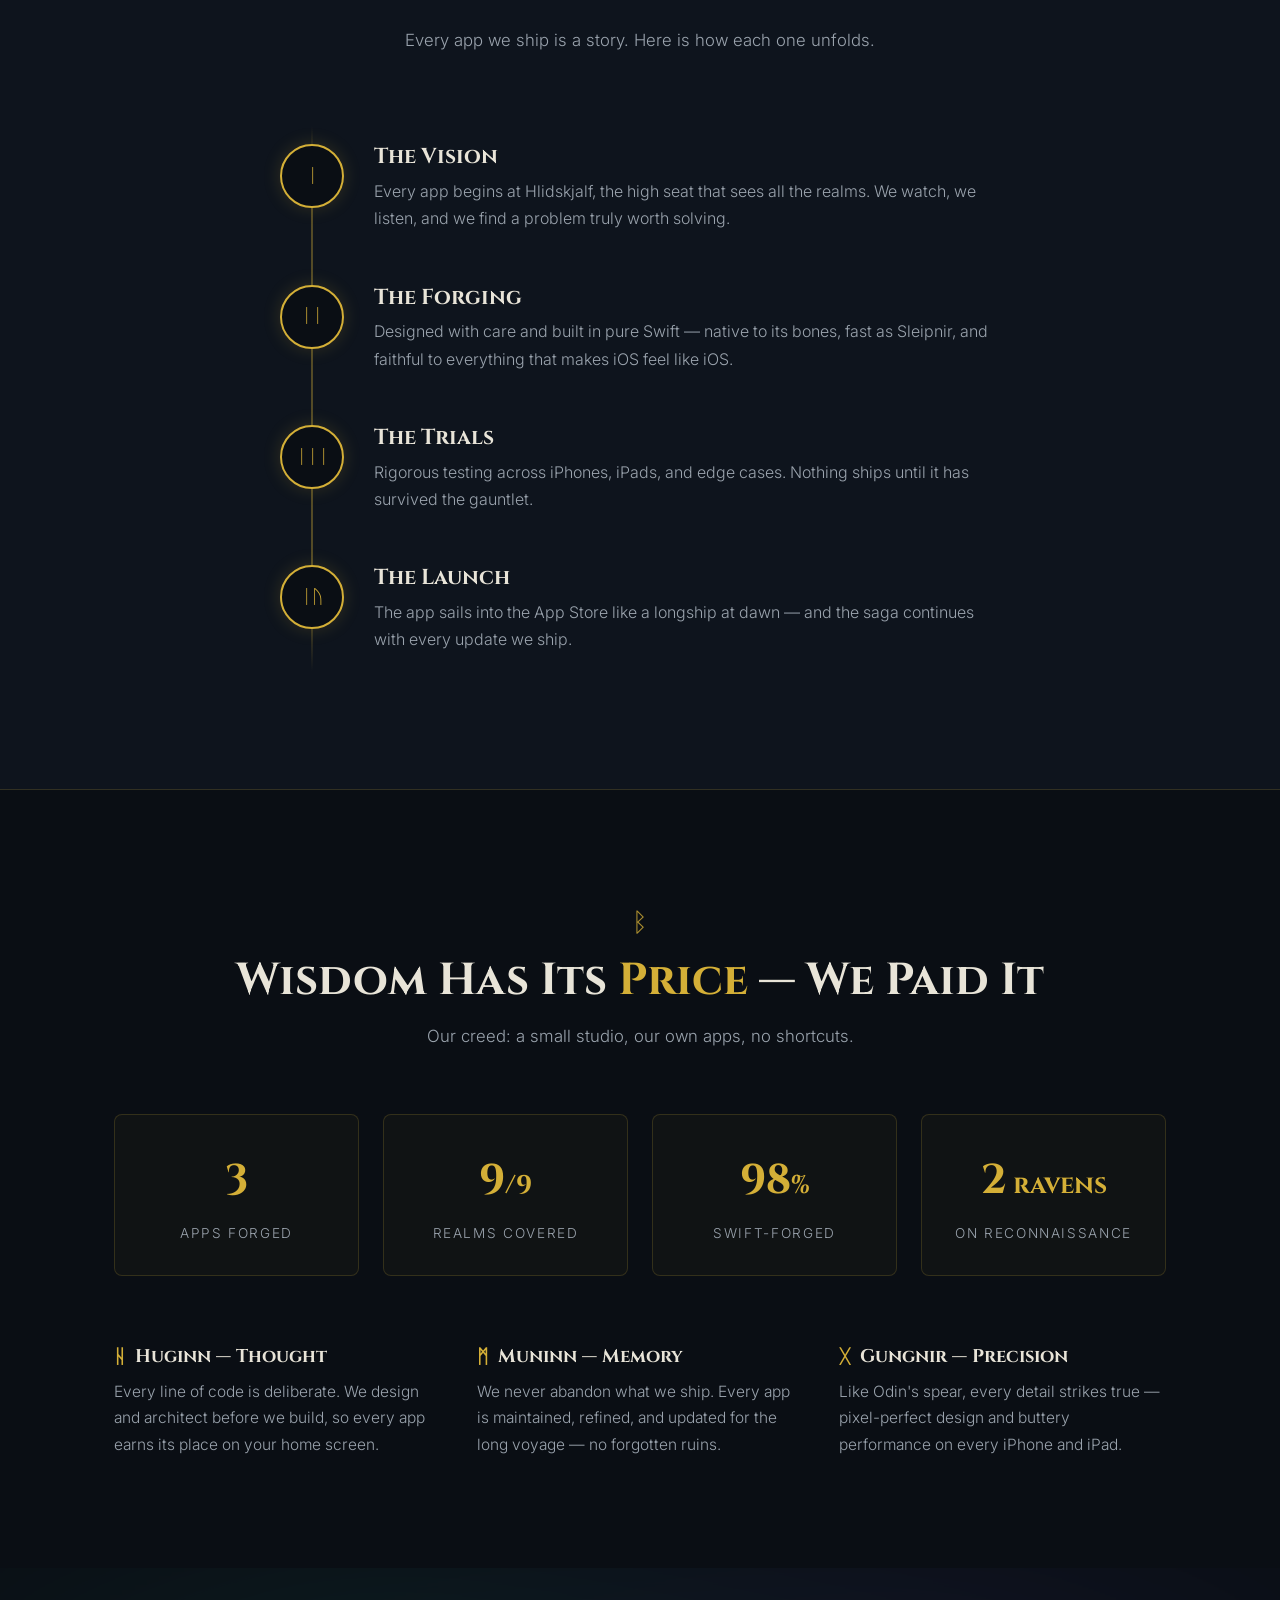
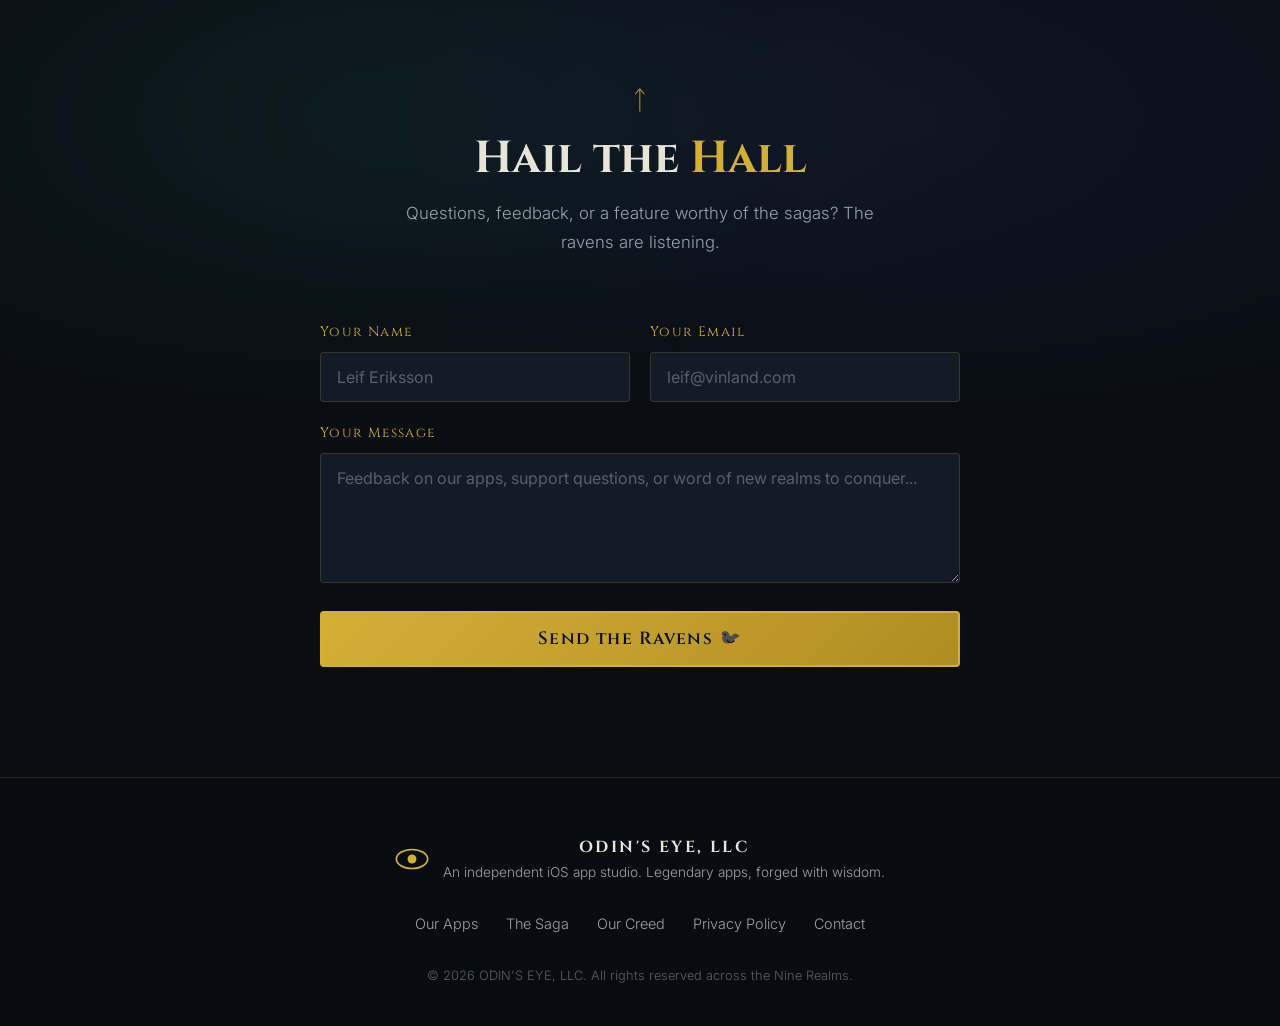
==== commit b3392585: "Add SeriesGuard screenshot to its app card Replace the "coming soon" placeholder phone with the real" ====
--- a/index.html
+++ b/index.html
@@ -174,12 +174,8 @@
             <span class="store-badge store-badge-soon">Coming Soon to the App Store</span>
           </div>
           <div class="app-phone">
-            <div class="phone-frame phone-soon">
-              <div class="phone-soon-screen">
-                <span class="phone-soon-rune" aria-hidden="true">ᛉ</span>
-                <span class="phone-soon-name">SeriesGuard</span>
-                <span class="phone-soon-label">Coming Soon</span>
-              </div>
+            <div class="phone-frame">
+              <img src="assets/seriesguard-screen.png" alt="SeriesGuard dashboard screen on an iPhone" />
             </div>
           </div>
           <span class="card-rune" aria-hidden="true">ᛉ</span>
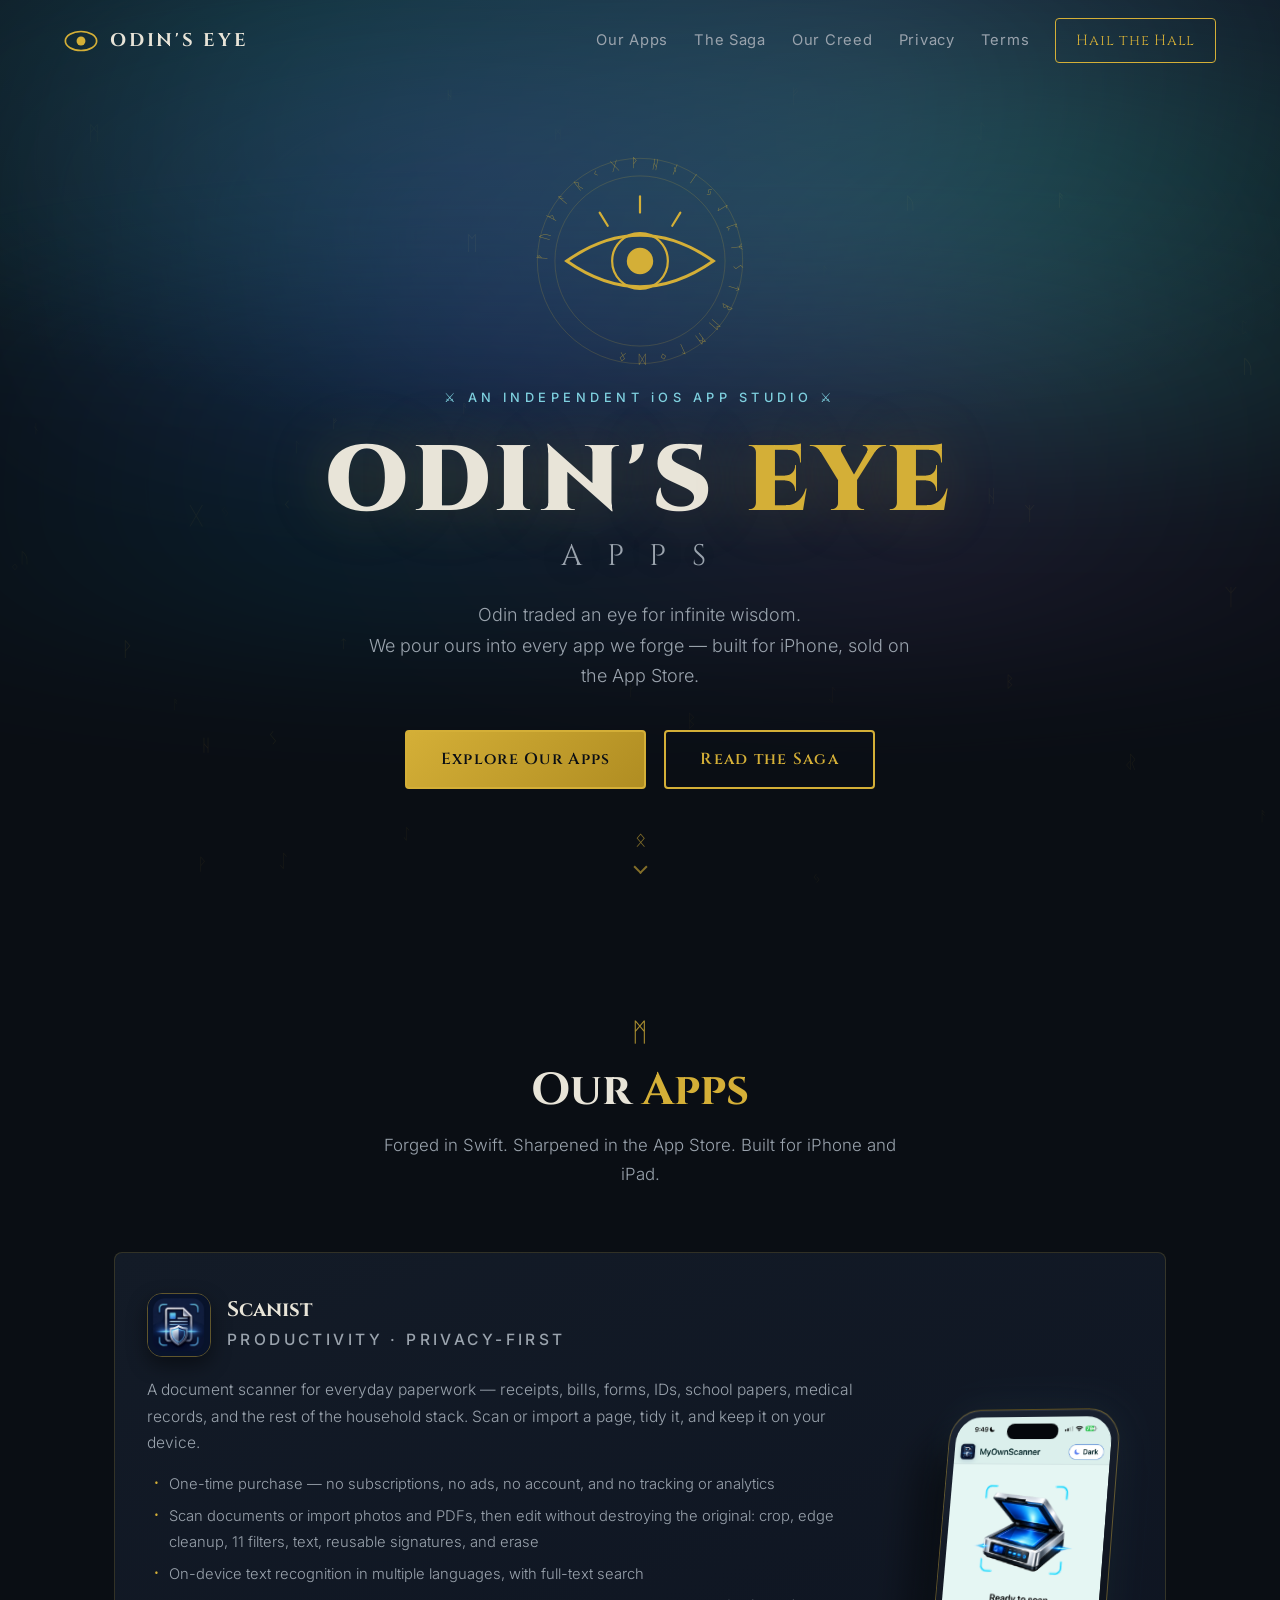
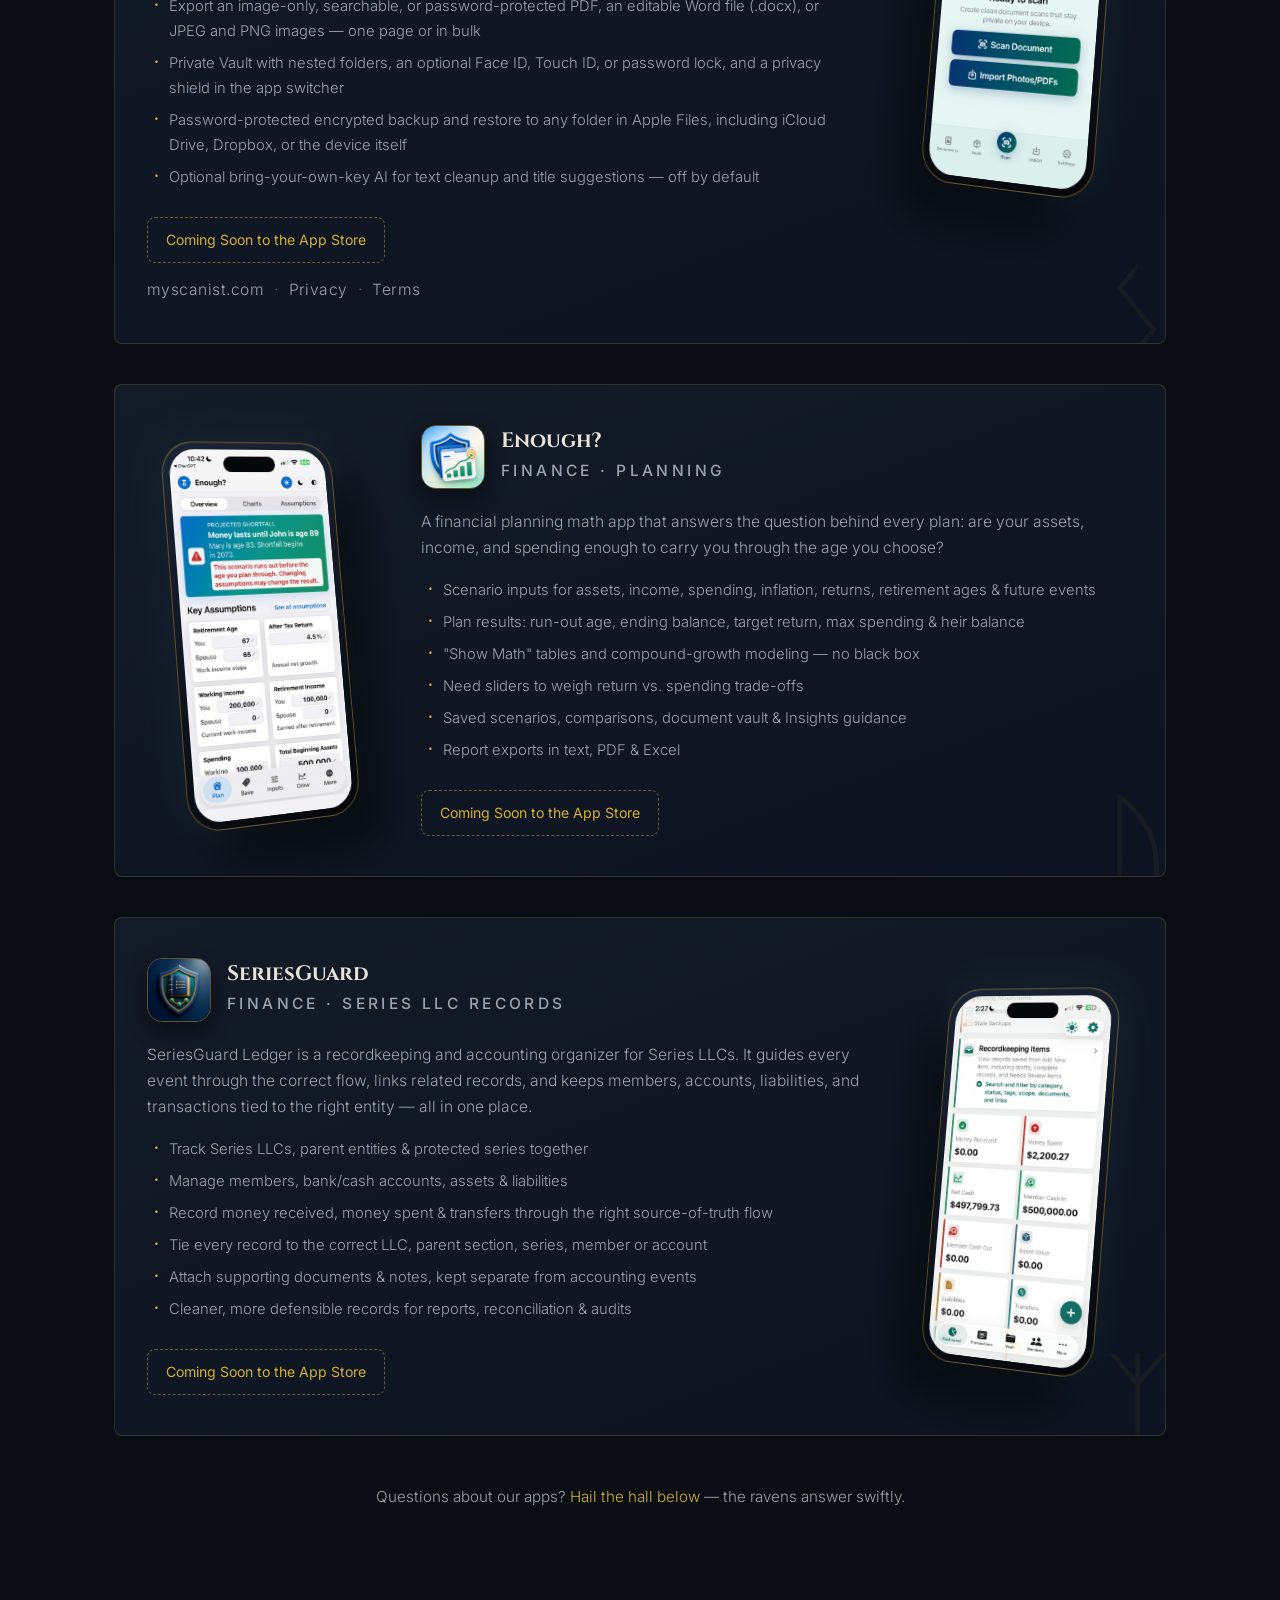
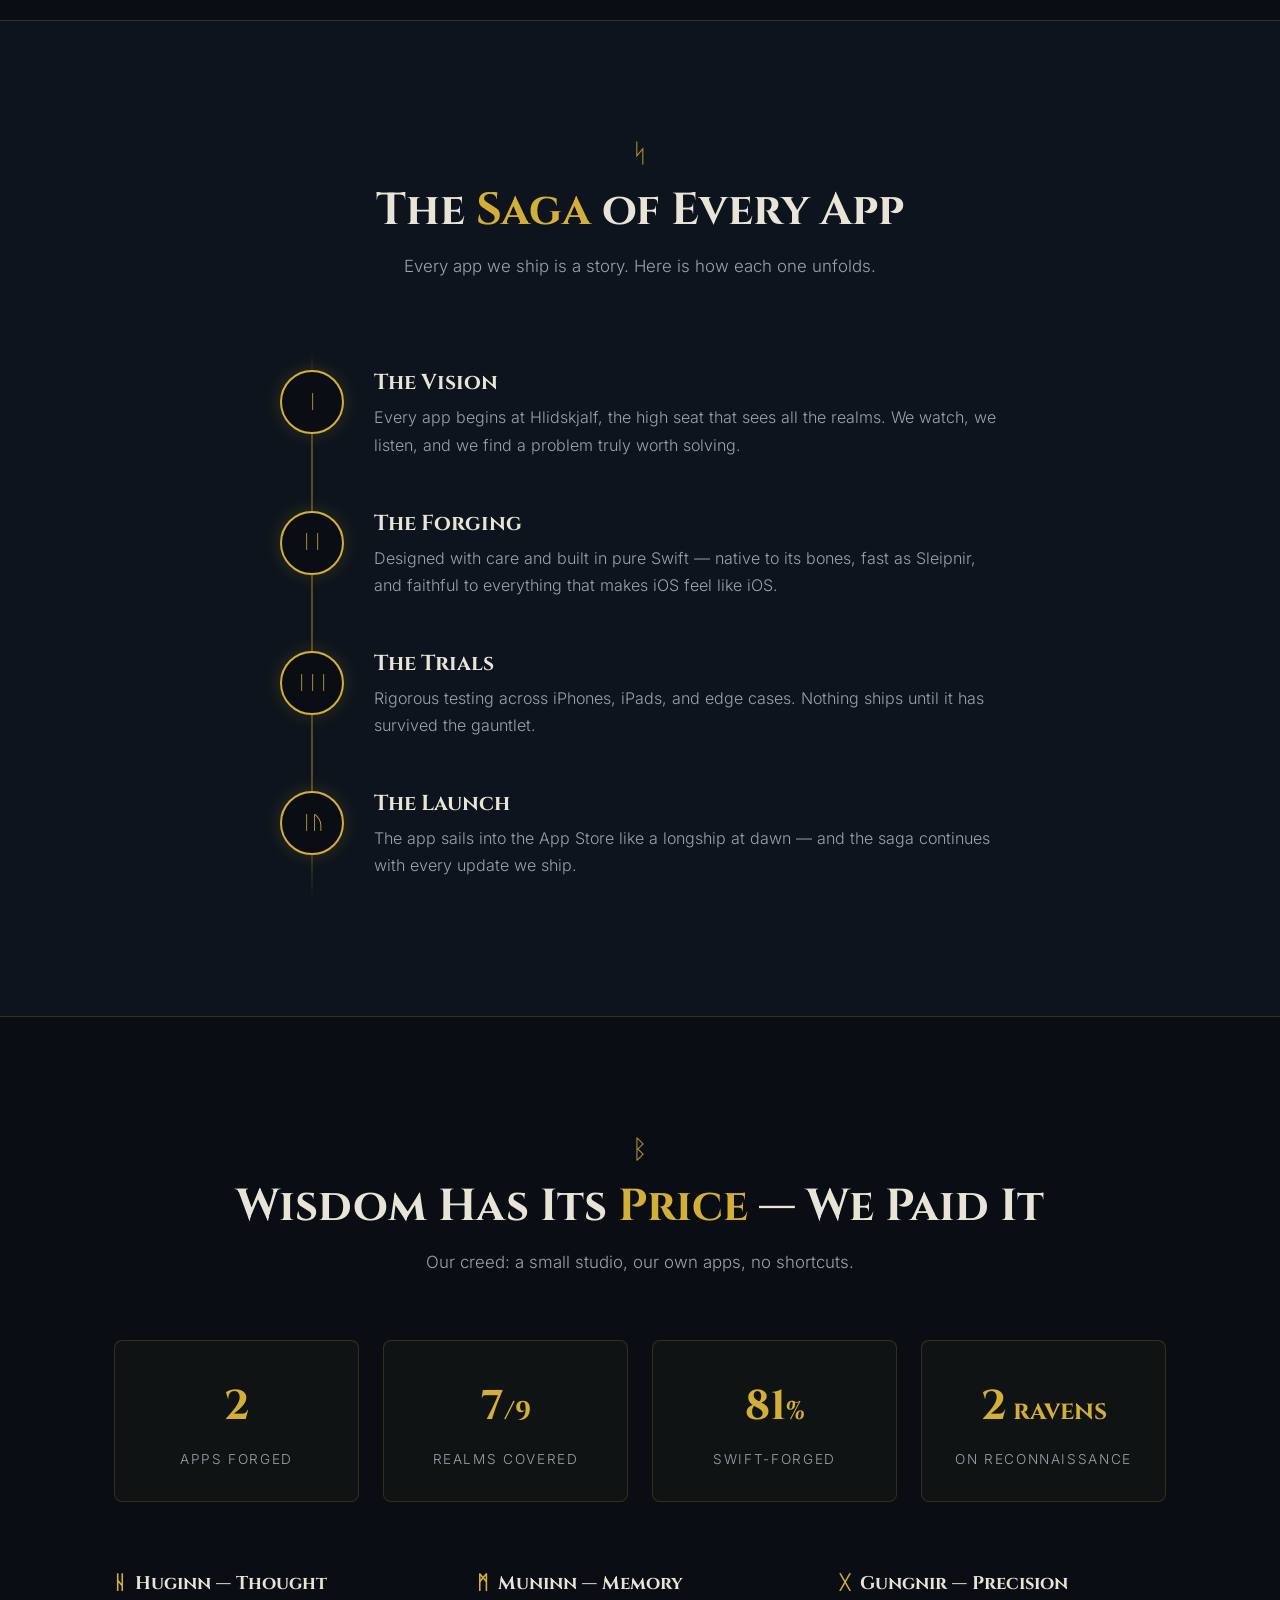
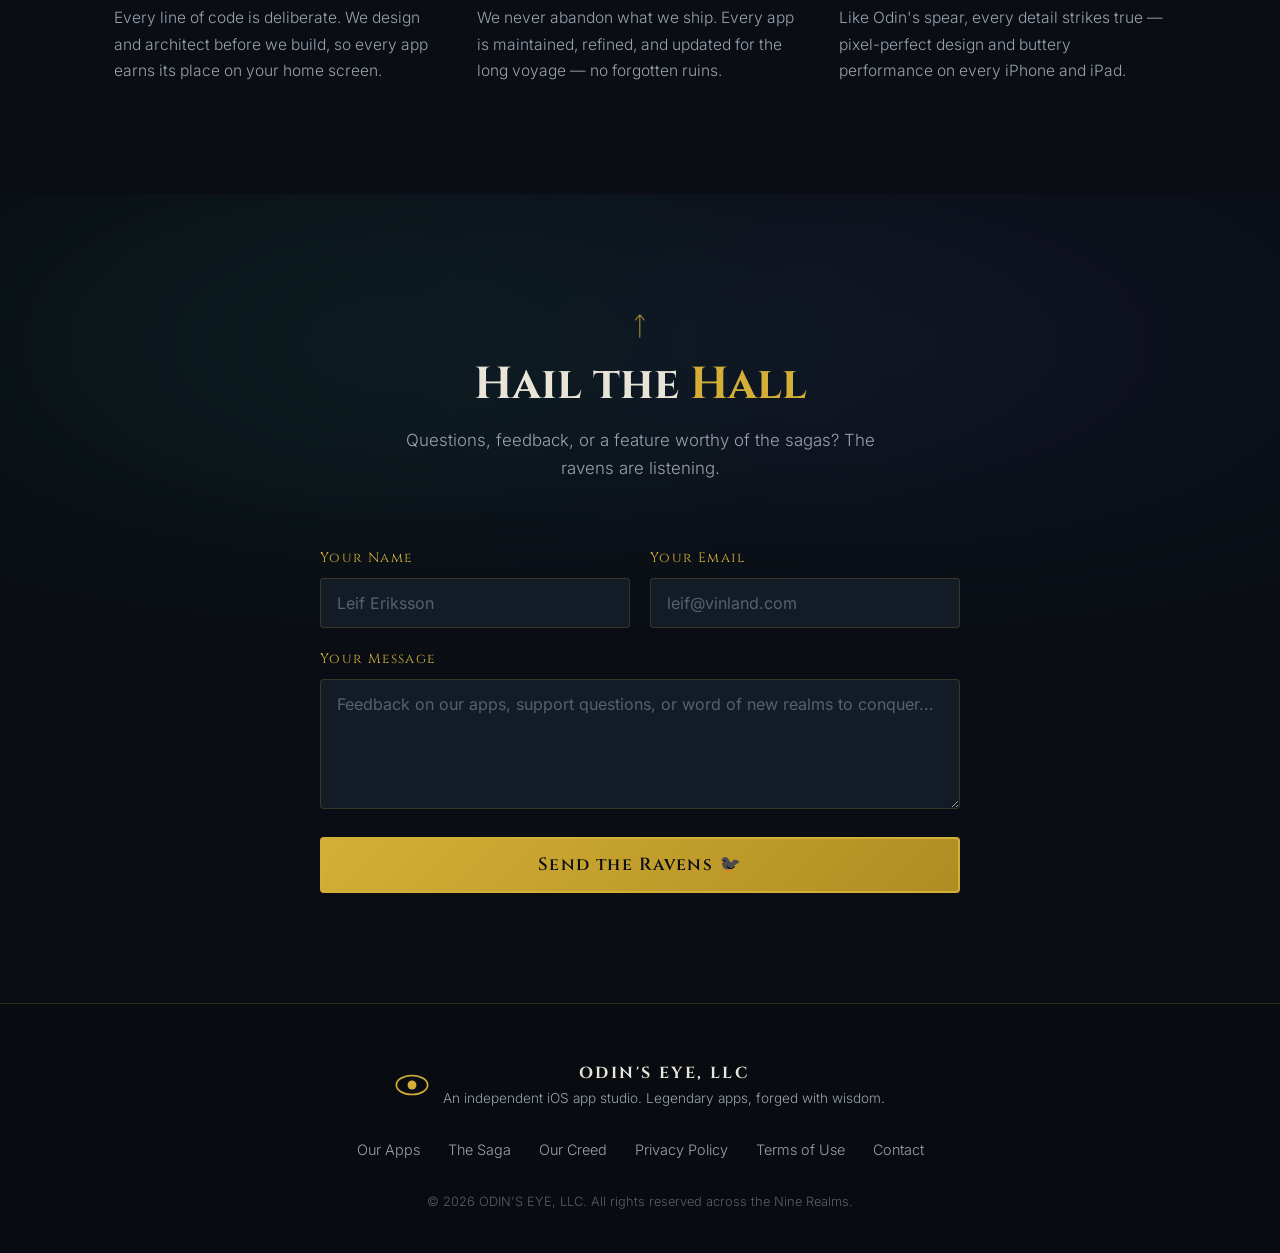
==== commit a5c1f96a: "Rename MyOwnScanner to Scanist and add Terms of Use Update the Scanist card, privacy policy, and App" ====
--- a/index.html
+++ b/index.html
@@ -5,9 +5,6 @@
   <meta name="viewport" content="width=device-width, initial-scale=1.0" />
   <title>Odin's Eye Apps — Independent iOS App Studio</title>
   <meta name="description" content="ODIN'S EYE, LLC is an independent iOS app studio. We craft and sell legendary apps for iPhone and iPad on the App Store." />
-  <link rel="preconnect" href="https://fonts.googleapis.com" />
-  <link rel="preconnect" href="https://fonts.gstatic.com" crossorigin />
-  <link href="https://fonts.googleapis.com/css2?family=Cinzel:wght@400;600;700;900&family=Inter:wght@300;400;500;600&display=swap" rel="stylesheet" />
   <link rel="stylesheet" href="styles.css" />
   <link rel="icon" type="image/svg+xml" href='data:image/svg+xml,<svg xmlns="http://www.w3.org/2000/svg" viewBox="0 0 100 100"><circle cx="50" cy="50" r="45" fill="none" stroke="%23d4af37" stroke-width="6"/><circle cx="50" cy="50" r="14" fill="%23d4af37"/></svg>' />
 </head>
@@ -28,6 +25,7 @@
         <a href="#saga">The Saga</a>
         <a href="#wisdom">Our Creed</a>
         <a href="privacy-policy.html">Privacy</a>
+        <a href="terms.html">Terms</a>
         <a href="#contact" class="nav-cta">Hail the Hall</a>
       </nav>
       <button class="nav-toggle" id="navToggle" aria-label="Toggle menu">
@@ -101,25 +99,32 @@
         <article class="card app-card reveal">
           <div class="app-info">
             <div class="app-head">
-              <img class="app-icon-img" src="assets/myownscanner-icon.png" alt="MyOwnScanner app icon" />
+              <img class="app-icon-img" src="assets/scanist-icon.png" alt="Scanist app icon" />
               <div>
-                <h3>MyOwnScanner</h3>
+                <h3>Scanist</h3>
                 <p class="app-type">Productivity · Privacy-First</p>
               </div>
             </div>
-            <p>A privacy-focused document scanner built in SwiftUI. Scan, import, organize, edit, and export your documents — everything stays on your device unless you choose to send it elsewhere.</p>
+            <p>A document scanner for everyday paperwork — receipts, bills, forms, IDs, school papers, medical records, and the rest of the household stack. Scan or import a page, tidy it, and keep it on your device.</p>
             <ul class="app-features">
-              <li>Private Vault with Face ID or app password lock</li>
-              <li>On-device text recognition</li>
-              <li>Photo &amp; PDF import, configurable scan filters</li>
-              <li>PDF &amp; image export</li>
-              <li>Encrypted backup &amp; restore</li>
+              <li>One-time purchase — no subscriptions, no ads, no account, and no tracking or analytics</li>
+              <li>Scan documents or import photos and PDFs, then edit without destroying the original: crop, edge cleanup, 11 filters, text, reusable signatures, and erase</li>
+              <li>On-device text recognition in multiple languages, with full-text search</li>
+              <li>Export an image-only, searchable, or password-protected PDF, an editable Word file (.docx), or JPEG and PNG images — one page or in bulk</li>
+              <li>Private Vault with nested folders, an optional Face ID, Touch ID, or password lock, and a privacy shield in the app switcher</li>
+              <li>Password-protected encrypted backup and restore to any folder in Apple Files, including iCloud Drive, Dropbox, or the device itself</li>
+              <li>Optional bring-your-own-key AI for text cleanup and title suggestions — off by default</li>
             </ul>
             <span class="store-badge store-badge-soon">Coming Soon to the App Store</span>
+            <p class="app-links">
+              <a href="https://myscanist.com" target="_blank" rel="noopener noreferrer">myscanist.com</a>
+              <a href="privacy-policy.html">Privacy</a>
+              <a href="terms.html">Terms</a>
+            </p>
           </div>
           <div class="app-phone">
             <div class="phone-frame">
-              <img src="assets/myownscanner-screen.png" alt="MyOwnScanner scan screen on an iPhone" />
+              <img src="assets/scanist-screen.png" alt="Scanist scan screen on an iPhone" />
             </div>
           </div>
           <span class="card-rune" aria-hidden="true">ᛊ</span>
@@ -322,6 +327,7 @@
         <a href="#saga">The Saga</a>
         <a href="#wisdom">Our Creed</a>
         <a href="privacy-policy.html">Privacy Policy</a>
+        <a href="terms.html">Terms of Use</a>
         <a href="#contact">Contact</a>
       </div>
       <p class="footer-legal">© <span id="year"></span> ODIN'S EYE, LLC. All rights reserved across the Nine Realms.</p>
--- a/styles.css
+++ b/styles.css
@@ -1,6 +1,27 @@
 /* ============================================================
    ODIN'S EYE APPS — Nordic landing page
+   Self-hosted SIL OFL fonts (no Google Fonts or other CDN):
+   assets/fonts/OFL-Cinzel.txt and assets/fonts/OFL-Inter.txt
+   Latin subsets only. Runes and emoji use the fallback stack.
    ============================================================ */
+
+@font-face {
+  font-family: "Cinzel";
+  font-style: normal;
+  font-weight: 400 900;
+  font-display: swap;
+  src: url("assets/fonts/cinzel-latin-wght-normal.woff2") format("woff2");
+  unicode-range: U+0000-00FF, U+0131, U+0152-0153, U+02BB-02BC, U+02C6, U+02DA, U+02DC, U+0304, U+0308, U+0329, U+2000-206F, U+20AC, U+2122, U+2191, U+2193, U+2212, U+2215, U+FEFF, U+FFFD;
+}
+
+@font-face {
+  font-family: "Inter";
+  font-style: normal;
+  font-weight: 100 900;
+  font-display: swap;
+  src: url("assets/fonts/inter-latin-wght-normal.woff2") format("woff2");
+  unicode-range: U+0000-00FF, U+0131, U+0152-0153, U+02BB-02BC, U+02C6, U+02DA, U+02DC, U+0304, U+0308, U+0329, U+2000-206F, U+20AC, U+2122, U+2191, U+2193, U+2212, U+2215, U+FEFF, U+FFFD;
+}
 
 :root {
   --bg: #0a0e14;
@@ -12,8 +33,8 @@
   --ice: #7fd1e0;
   --text: #e8e4d8;
   --text-dim: #9aa3ad;
-  --font-display: "Cinzel", serif;
-  --font-body: "Inter", system-ui, sans-serif;
+  --font-display: "Cinzel", "Palatino Linotype", Palatino, "Times New Roman", serif;
+  --font-body: "Inter", system-ui, -apple-system, "Segoe UI", sans-serif;
 }
 
 * { margin: 0; padding: 0; box-sizing: border-box; }
@@ -95,16 +116,18 @@
   display: flex;
   align-items: center;
   gap: 12px;
+  flex-shrink: 0;
   font-family: var(--font-display);
   font-weight: 700;
   font-size: 1.15rem;
   letter-spacing: 0.15em;
   color: var(--text);
   text-decoration: none;
+  white-space: nowrap;
 }
 .nav-eye { width: 34px; height: 34px; color: var(--gold); flex-shrink: 0; }
 
-.nav-links { display: flex; align-items: center; gap: 32px; }
+.nav-links { display: flex; align-items: center; gap: 26px; flex-shrink: 0; }
 .nav-links a {
   color: var(--text-dim);
   text-decoration: none;
@@ -481,6 +504,28 @@
   box-shadow: none;
 }
 
+.app-links {
+  display: flex;
+  flex-wrap: wrap;
+  align-items: center;
+  gap: 6px 0;
+  margin-top: 14px;
+  position: relative;
+  z-index: 1;
+  font-size: 0.84rem;
+  letter-spacing: 0.03em;
+}
+.app-links a {
+  color: var(--text-dim);
+  text-decoration: none;
+}
+.app-links a:hover { color: var(--gold-bright); }
+.app-links a:not(:last-child)::after {
+  content: "·";
+  color: rgba(212, 175, 55, 0.55);
+  margin: 0 10px;
+}
+
 .apps-note {
   text-align: center;
   margin-top: 48px;
@@ -698,6 +743,12 @@
   font-size: 1.25rem;
   margin-bottom: 14px;
 }
+.legal-sections h3 {
+  font-size: 1.05rem;
+  font-weight: 600;
+  margin: 22px 0 10px;
+  color: var(--text);
+}
 .legal-num {
   flex-shrink: 0;
   width: 30px;
@@ -762,8 +813,9 @@
   html { scroll-behavior: auto; }
 }
 
-/* ===== Mobile ===== */
-@media (max-width: 760px) {
+/* ===== Compact nav =====
+   Six links no longer fit beside the wordmark below this width. */
+@media (max-width: 980px) {
   .nav-links {
     position: fixed;
     top: 64px; right: 0;
@@ -775,15 +827,22 @@
     width: 100%;
     padding: 12px 24px 24px;
     border-bottom: 1px solid var(--line);
-    transform: translateY(-130%);
+    transform: translateY(calc(-100% - 80px));
+    pointer-events: none;
     transition: transform 0.35s ease;
   }
-  .nav-links.open { transform: translateY(0); }
-  .nav-links a { padding: 12px 0; font-size: 1.05rem; }
+  .nav-links.open {
+    transform: translateY(0);
+    pointer-events: auto;
+  }
+  .nav-links a { padding: 12px 0; font-size: 1.05rem; white-space: nowrap; }
   .nav-cta { margin-top: 10px; }
 
   .nav-toggle { display: flex; }
-
+}
+
+/* ===== Mobile ===== */
+@media (max-width: 760px) {
   .hero-emblem { width: 170px; }
   .app-card,
   .app-card:nth-child(even) { grid-template-columns: 1fr; gap: 32px; }
